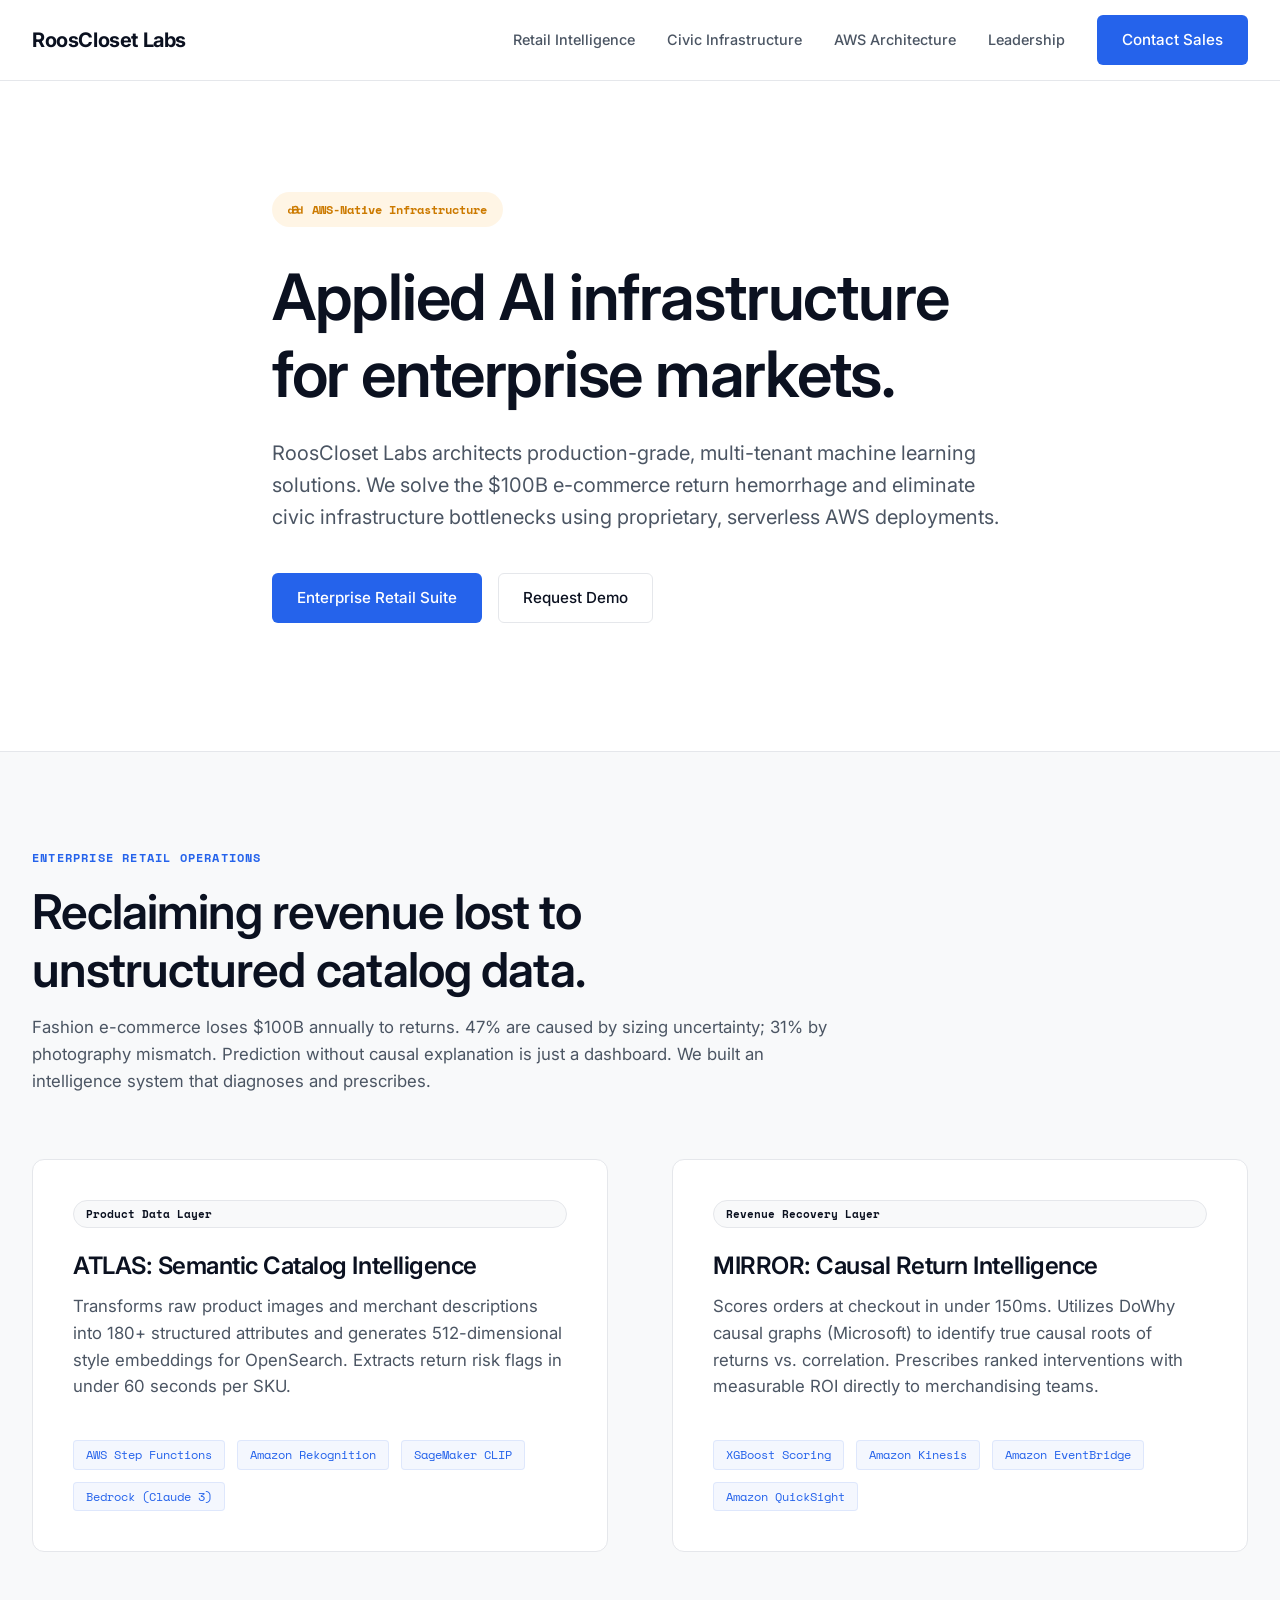
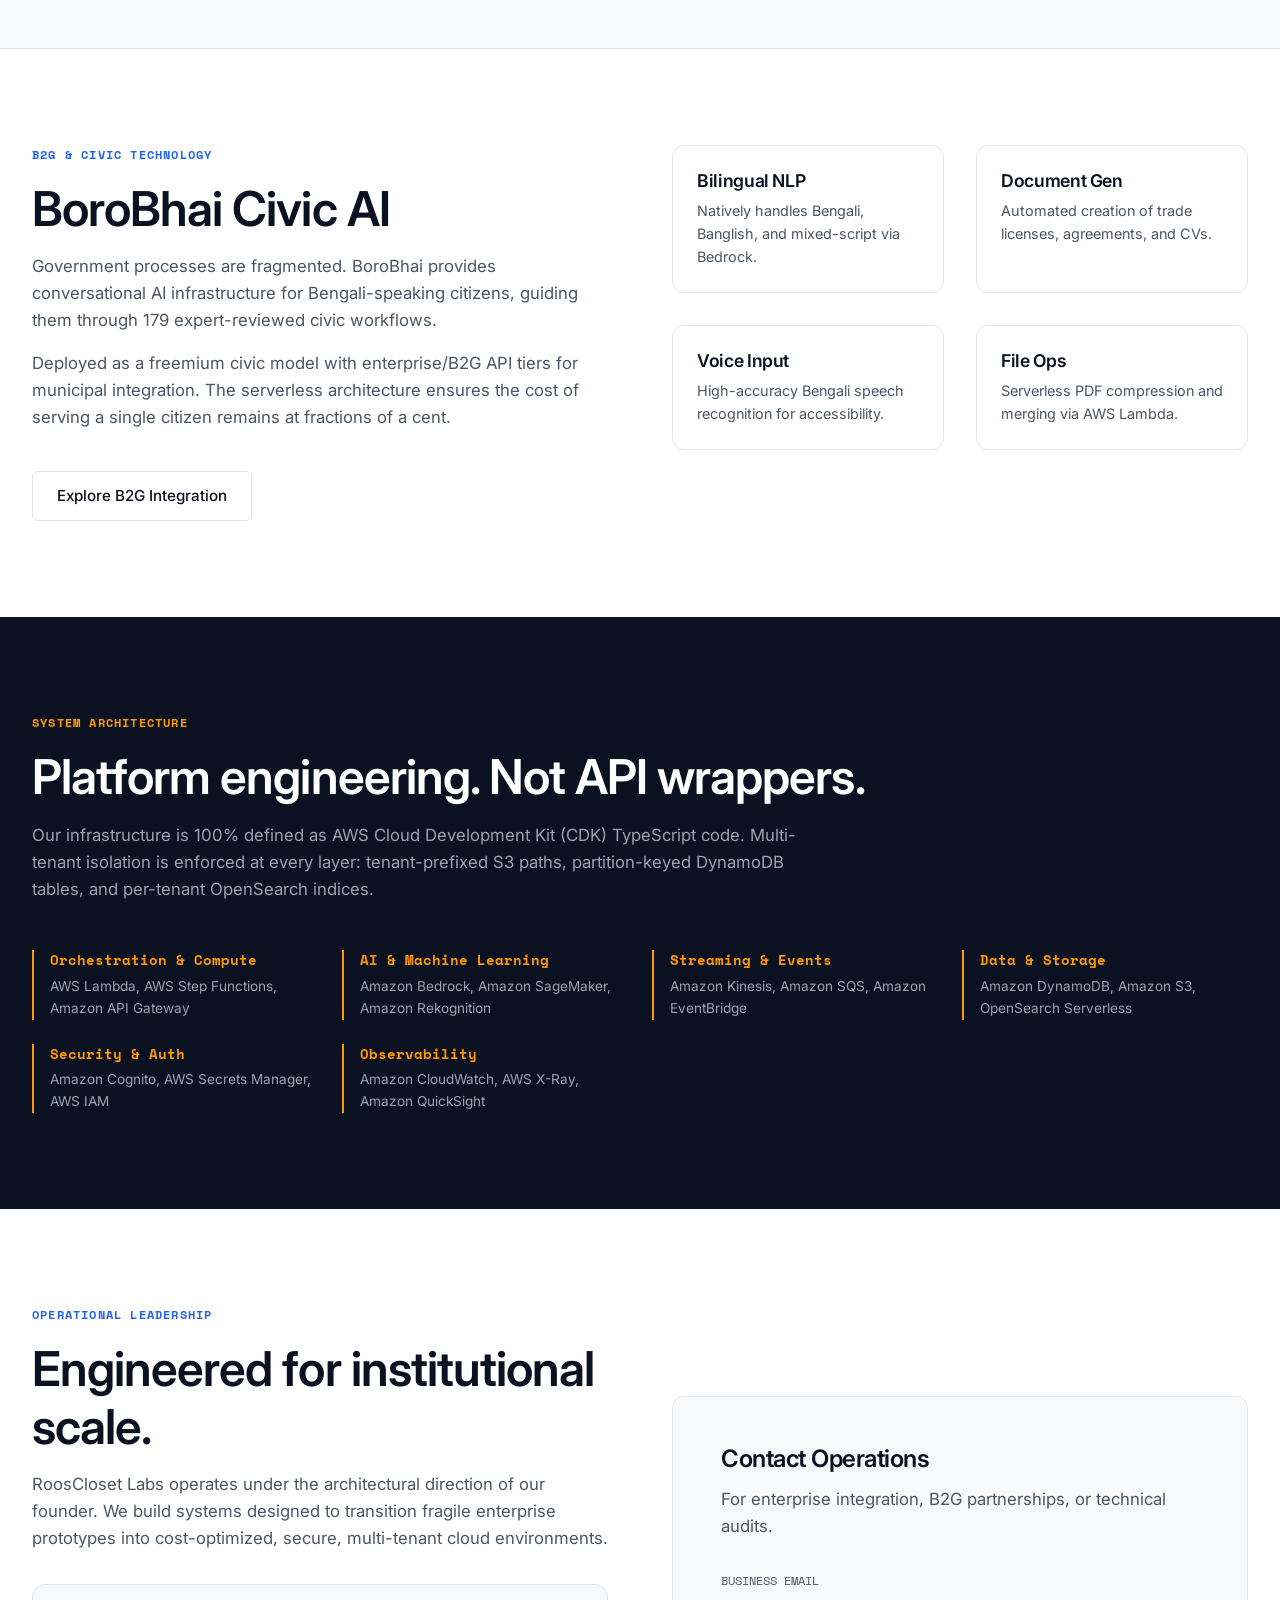
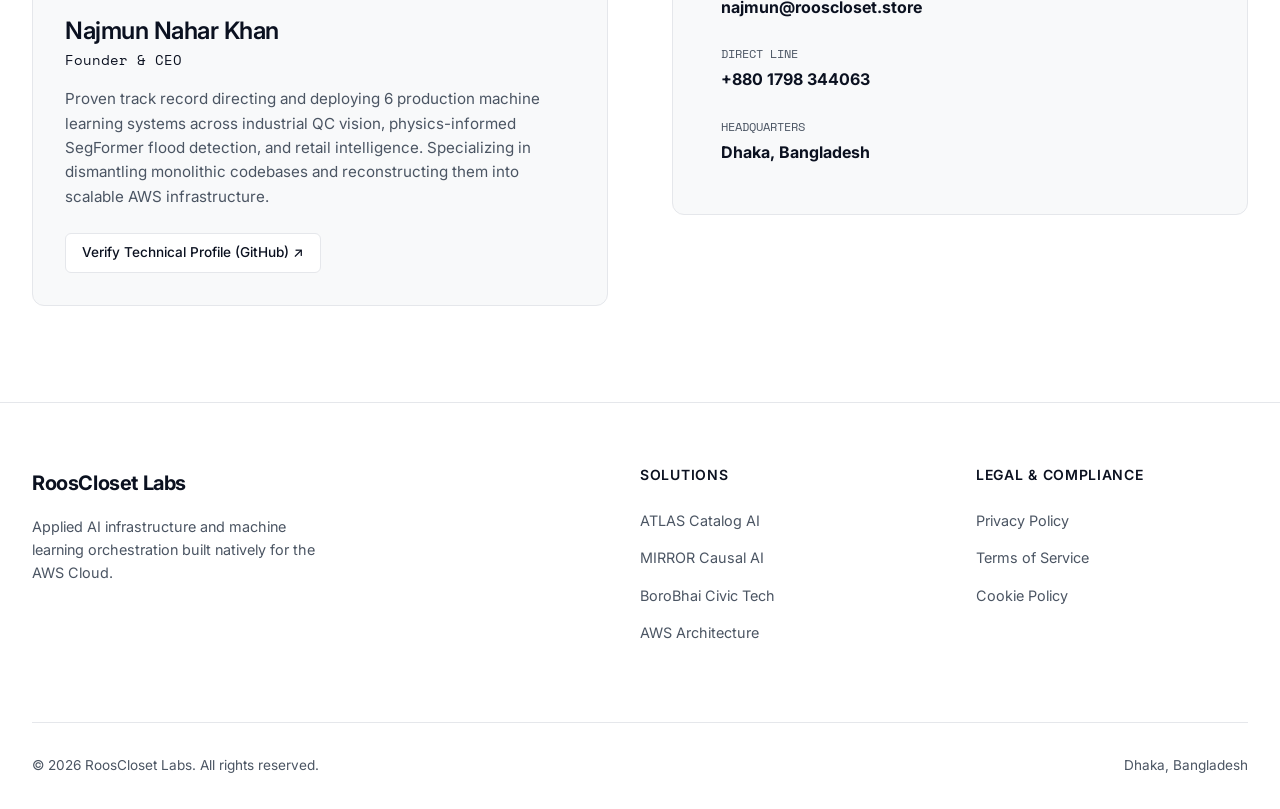
==== index.html @ f85fe9e9 "Create index.html" ====
<!DOCTYPE html>
<html lang="en-US">
<head>
    <meta charset="UTF-8">
    <meta http-equiv="X-UA-Compatible" content="IE=edge">
    <meta name="viewport" content="width=device-width, initial-scale=1.0">

    <!-- CRITICAL SEO & BUSINESS LEGITIMACY SIGNALS -->
    <title>RoosCloset Labs | Enterprise AI Infrastructure & E-Commerce Intelligence</title>
    <meta name="description" content="RoosCloset Labs architects production-grade, AWS-native machine learning solutions. Our flagship platforms, ATLAS and MIRROR, resolve retail catalog misattribution and causal return prediction. BoroBhai provides B2G civic AI infrastructure.">
    <meta name="keywords" content="Enterprise AI, AWS Machine Learning, E-commerce Returns, Causal Inference, Civic Tech, BoroBhai, RoosCloset Labs">
    <meta name="author" content="RoosCloset Labs">

    <!-- OPEN GRAPH FOR INSTITUTIONAL SHARING -->
    <meta property="og:type" content="website">
    <meta property="og:title" content="RoosCloset Labs | Applied AI Infrastructure">
    <meta property="og:description" content="AWS-native machine learning platforms for enterprise retail intelligence and B2G civic administration.">
    <meta property="og:url" content="https://www.rooscloset.store">
    <meta property="og:image" content="https://www.rooscloset.store/assets/og-image.png">
    <meta property="og:site_name" content="RoosCloset Labs">

    <!-- FAVICONS & MANIFEST -->
    <link rel="apple-touch-icon" sizes="180x180" href="/apple-touch-icon.png">
    <link rel="icon" type="image/png" sizes="32x32" href="/favicon-32x32.png">
    <link rel="icon" type="image/png" sizes="16x16" href="/favicon-16x16.png">
    <link rel="manifest" href="/site.webmanifest">

    <!-- GOOGLE ANALYTICS 4 (AWS Compliance Requirement) -->
    <script async src="https://www.googletagmanager.com/gtag/js?id=G-0R1S9HVL22"></script>
    <script>
      window.dataLayer = window.dataLayer || [];
      function gtag(){dataLayer.push(arguments);}
      gtag('js', new Date());
      gtag('config', 'G-0R1S9HVL22');
    </script>

    <!-- FONTS -->
    <link rel="preconnect" href="https://fonts.googleapis.com">
    <link rel="preconnect" href="https://fonts.gstatic.com" crossorigin>
    <link href="https://fonts.googleapis.com/css2?family=Inter:wght@300;400;500;600;700&family=Space+Mono:wght@400;700&display=swap" rel="stylesheet">

    <style>
        /* === DESIGN SYSTEM TOKENS === */
        :root {
            --bg-base: #F8F9FA;
            --bg-alt: #FFFFFF;
            --ink-main: #0B1120;
            --ink-muted: #4B5563;
            --accent-primary: #2563EB;
            --accent-dark: #1E40AF;
            --accent-aws: #FF9900;
            --border-color: #E5E7EB;
            --font-sans: 'Inter', system-ui, sans-serif;
            --font-mono: 'Space Mono', monospace;
            --radius-md: 6px;
            --radius-lg: 12px;
            --transition: all 0.3s cubic-bezier(0.4, 0, 0.2, 1);
        }

        /* === RESET & BASE === */
        * { margin: 0; padding: 0; box-sizing: border-box; }
        html { scroll-behavior: smooth; font-size: 16px; }
        body { font-family: var(--font-sans); color: var(--ink-main); background: var(--bg-base); line-height: 1.6; -webkit-font-smoothing: antialiased; }
        img { max-width: 100%; display: block; }
        a { text-decoration: none; color: inherit; transition: var(--transition); }

        /* === TYPOGRAPHY === */
        h1, h2, h3, h4 { font-weight: 600; line-height: 1.2; letter-spacing: -0.02em; }
        h1 { font-size: clamp(2.5rem, 5vw, 4rem); margin-bottom: 1.5rem; }
        h2 { font-size: clamp(2rem, 4vw, 3rem); margin-bottom: 1rem; }
        h3 { font-size: 1.5rem; margin-bottom: 0.75rem; }
        p { margin-bottom: 1rem; color: var(--ink-muted); font-size: 1.05rem; }
        .eyebrow { font-family: var(--font-mono); font-size: 0.75rem; text-transform: uppercase; letter-spacing: 0.1em; color: var(--accent-primary); margin-bottom: 1rem; display: block; font-weight: 700; }

        /* === LAYOUT === */
        .container { max-width: 1280px; margin: 0 auto; padding: 0 2rem; }
        section { padding: 6rem 0; }
        .grid-2 { display: grid; grid-template-columns: 1fr 1fr; gap: 4rem; align-items: start; }
        .grid-3 { display: grid; grid-template-columns: repeat(3, 1fr); gap: 2rem; }

        /* === BUTTONS === */
        .btn { display: inline-flex; align-items: center; justify-content: center; padding: 0.75rem 1.5rem; font-weight: 500; border-radius: var(--radius-md); cursor: pointer; transition: var(--transition); border: 1px solid transparent; font-size: 0.95rem; }
        .btn-primary { background: var(--accent-primary); color: #fff; }
        .btn-primary:hover { background: var(--accent-dark); transform: translateY(-1px); box-shadow: 0 4px 12px rgba(37, 99, 235, 0.2); }
        .btn-outline { border-color: var(--border-color); background: var(--bg-alt); color: var(--ink-main); }
        .btn-outline:hover { border-color: var(--ink-main); }

        /* === NAVIGATION === */
        .nav-wrapper { position: fixed; top: 0; width: 100%; background: rgba(255,255,255,0.9); backdrop-filter: blur(12px); border-bottom: 1px solid var(--border-color); z-index: 1000; }
        .nav { display: flex; justify-content: space-between; align-items: center; height: 80px; }
        .nav-brand { font-weight: 700; font-size: 1.25rem; letter-spacing: -0.02em; }
        .nav-links { display: flex; gap: 2rem; align-items: center; }
        .nav-link { font-size: 0.9rem; font-weight: 500; color: var(--ink-muted); }
        .nav-link:hover { color: var(--ink-main); }

        /* === HERO SECTION === */
        .hero { padding: 12rem 0 8rem; background: var(--bg-alt); border-bottom: 1px solid var(--border-color); }
        .hero-content { max-width: 800px; }
        .hero p { font-size: 1.25rem; margin-bottom: 2.5rem; }
        .aws-badge { display: inline-flex; align-items: center; gap: 0.5rem; background: rgba(255, 153, 0, 0.1); color: #CC7A00; padding: 0.5rem 1rem; border-radius: 100px; font-family: var(--font-mono); font-size: 0.75rem; font-weight: 700; margin-bottom: 2rem; }

        /* === CARDS === */
        .card { background: var(--bg-alt); padding: 2.5rem; border: 1px solid var(--border-color); border-radius: var(--radius-lg); transition: var(--transition); height: 100%; display: flex; flex-direction: column; }
        .card:hover { box-shadow: 0 12px 24px rgba(0,0,0,0.04); border-color: #D1D5DB; }
        .card-tag { display: inline-block; padding: 0.25rem 0.75rem; background: var(--bg-base); border: 1px solid var(--border-color); border-radius: 100px; font-family: var(--font-mono); font-size: 0.7rem; font-weight: 700; margin-bottom: 1.5rem; }

        /* === TECH TAGS === */
        .tech-grid { display: flex; flex-wrap: wrap; gap: 0.75rem; margin-top: 1.5rem; }
        .tech-tag { font-family: var(--font-mono); font-size: 0.75rem; color: var(--accent-primary); background: rgba(37, 99, 235, 0.05); padding: 0.25rem 0.75rem; border-radius: 4px; border: 1px solid rgba(37, 99, 235, 0.1); }

        /* === AWS INFRASTRUCTURE SECTION === */
        .aws-section { background: var(--ink-main); color: #fff; }
        .aws-section h2 { color: #fff; }
        .aws-section p { color: #9CA3AF; }
        .aws-grid { display: grid; grid-template-columns: repeat(auto-fill, minmax(250px, 1fr)); gap: 1.5rem; margin-top: 3rem; }
        .aws-item { border-left: 2px solid var(--accent-aws); padding-left: 1rem; }
        .aws-item-title { font-family: var(--font-mono); font-size: 0.85rem; color: var(--accent-aws); margin-bottom: 0.25rem; font-weight: 700; }
        .aws-item-desc { font-size: 0.85rem; color: #9CA3AF; margin: 0; }

        /* === FOOTER === */
        .footer { background: var(--bg-alt); padding: 4rem 0 2rem; border-top: 1px solid var(--border-color); }
        .footer-grid { display: grid; grid-template-columns: 2fr 1fr 1fr; gap: 4rem; margin-bottom: 4rem; }
        .footer-heading { font-size: 0.875rem; font-weight: 600; text-transform: uppercase; letter-spacing: 0.05em; margin-bottom: 1.5rem; color: var(--ink-main); }
        .footer-links { list-style: none; }
        .footer-links li { margin-bottom: 0.75rem; }
        .footer-links a { color: var(--ink-muted); font-size: 0.9rem; }
        .footer-links a:hover { color: var(--accent-primary); }
        .footer-bottom { border-top: 1px solid var(--border-color); padding-top: 2rem; display: flex; justify-content: space-between; align-items: center; font-size: 0.85rem; color: var(--ink-muted); }

        /* === RESPONSIVE === */
        @media (max-width: 900px) {
            .grid-2, .grid-3, .footer-grid { grid-template-columns: 1fr; gap: 2.5rem; }
            .nav-links { display: none; }
            section { padding: 4rem 0; }
            .hero { padding: 8rem 0 4rem; }
        }
    </style>
</head>
<body>

    <!-- NAVIGATION -->
    <header class="nav-wrapper">
        <div class="container nav">
            <a href="/" class="nav-brand">RoosCloset Labs</a>
            <div class="nav-links">
                <a href="#retail" class="nav-link">Retail Intelligence</a>
                <a href="#civic" class="nav-link">Civic Infrastructure</a>
                <a href="#architecture" class="nav-link">AWS Architecture</a>
                <a href="#leadership" class="nav-link">Leadership</a>
                <a href="mailto:najmun@rooscloset.store" class="btn btn-primary">Contact Sales</a>
            </div>
        </div>
    </header>

    <!-- HERO SECTION -->
    <section class="hero">
        <div class="container hero-content">
            <div class="aws-badge">
                <svg width="16" height="16" viewBox="0 0 24 24" fill="currentColor" xmlns="http://www.w3.org/2000/svg"><path d="M14.07 16.48c-.97.64-2.28 1.11-3.69 1.11-2.42 0-4.14-1.34-4.14-3.81 0-2.61 1.95-3.61 4.54-3.61.98 0 1.83.18 2.55.45v-.44c0-1.42-.8-2.31-2.31-2.31-1.07 0-2.1.34-2.88.85l-.76-1.89c1.07-.66 2.58-1.05 4.09-1.05 2.87 0 4.22 1.54 4.22 4.19v4.22c0 .87.27 1.25.68 1.25.29 0 .57-.09.82-.24l.55 1.76c-.57.42-1.35.65-2.13.65-1.12 0-1.87-.59-2.16-1.54h-.05l-.33 1.41zm-1.02-3.32c-.59-.26-1.3-.4-2.09-.4-1.42 0-2.19.53-2.19 1.55 0 .96.65 1.53 1.63 1.53.99 0 1.98-.44 2.65-1.14v-1.54zM22.02 6.5v10.97h-2.25v-1.41h-.04c-.38.89-1.32 1.56-2.58 1.56-2.06 0-3.68-1.51-3.68-3.9 0-2.43 1.58-3.97 3.65-3.97 1.24 0 2.11.59 2.5 1.34h.05V6.5h2.35zm-2.25 7.23c0-1.25-.85-2.05-1.92-2.05-1.09 0-1.94.8-1.94 2.08 0 1.24.84 2.06 1.92 2.06 1.09 0 1.94-.84 1.94-2.09zM8.33 6.5v10.97H6.08v-1.41h-.05c-.38.89-1.32 1.56-2.58 1.56-2.06 0-3.68-1.51-3.68-3.9 0-2.43 1.58-3.97 3.65-3.97 1.24 0 2.11.59 2.5 1.34h.04V6.5h2.37zm-2.25 7.23c0-1.25-.85-2.05-1.92-2.05-1.09 0-1.94.8-1.94 2.08 0 1.24.84 2.06 1.92 2.06 1.09 0 1.94-.84 1.94-2.09z"/></svg>
                AWS-Native Infrastructure
            </div>
            <h1>Applied AI infrastructure for enterprise markets.</h1>
            <p>RoosCloset Labs architects production-grade, multi-tenant machine learning solutions. We solve the $100B e-commerce return hemorrhage and eliminate civic infrastructure bottlenecks using proprietary, serverless AWS deployments.</p>
            <div style="display: flex; gap: 1rem; margin-top: 2rem;">
                <a href="#retail" class="btn btn-primary">Enterprise Retail Suite</a>
                <a href="mailto:najmun@rooscloset.store" class="btn btn-outline">Request Demo</a>
            </div>
        </div>
    </section>

    <!-- RETAIL INTELLIGENCE SUITE -->
    <section id="retail">
        <div class="container">
            <span class="eyebrow">Enterprise Retail Operations</span>
            <h2 style="max-width: 700px;">Reclaiming revenue lost to unstructured catalog data.</h2>
            <p style="max-width: 800px; margin-bottom: 4rem;">Fashion e-commerce loses $100B annually to returns. 47% are caused by sizing uncertainty; 31% by photography mismatch. Prediction without causal explanation is just a dashboard. We built an intelligence system that diagnoses and prescribes.</p>

            <div class="grid-2">
                <!-- ATLAS Card -->
                <div class="card">
                    <span class="card-tag">Product Data Layer</span>
                    <h3>ATLAS: Semantic Catalog Intelligence</h3>
                    <p>Transforms raw product images and merchant descriptions into 180+ structured attributes and generates 512-dimensional style embeddings for OpenSearch. Extracts return risk flags in under 60 seconds per SKU.</p>
                    <div class="tech-grid">
                        <span class="tech-tag">AWS Step Functions</span>
                        <span class="tech-tag">Amazon Rekognition</span>
                        <span class="tech-tag">SageMaker CLIP</span>
                        <span class="tech-tag">Bedrock (Claude 3)</span>
                    </div>
                </div>

                <!-- MIRROR Card -->
                <div class="card">
                    <span class="card-tag">Revenue Recovery Layer</span>
                    <h3>MIRROR: Causal Return Intelligence</h3>
                    <p>Scores orders at checkout in under 150ms. Utilizes DoWhy causal graphs (Microsoft) to identify true causal roots of returns vs. correlation. Prescribes ranked interventions with measurable ROI directly to merchandising teams.</p>
                    <div class="tech-grid">
                        <span class="tech-tag">XGBoost Scoring</span>
                        <span class="tech-tag">Amazon Kinesis</span>
                        <span class="tech-tag">Amazon EventBridge</span>
                        <span class="tech-tag">Amazon QuickSight</span>
                    </div>
                </div>
            </div>
        </div>
    </section>

    <!-- CIVIC INFRASTRUCTURE -->
    <section id="civic" style="background: var(--bg-alt); border-top: 1px solid var(--border-color);">
        <div class="container">
            <div class="grid-2">
                <div>
                    <span class="eyebrow">B2G & Civic Technology</span>
                    <h2>BoroBhai Civic AI</h2>
                    <p>Government processes are fragmented. BoroBhai provides conversational AI infrastructure for Bengali-speaking citizens, guiding them through 179 expert-reviewed civic workflows.</p>
                    <p>Deployed as a freemium civic model with enterprise/B2G API tiers for municipal integration. The serverless architecture ensures the cost of serving a single citizen remains at fractions of a cent.</p>
                    <a href="mailto:najmun@rooscloset.store" class="btn btn-outline" style="margin-top: 1.5rem;">Explore B2G Integration</a>
                </div>
                <div class="grid-2" style="gap: 2rem;">
                    <div class="card" style="padding: 1.5rem;">
                        <h4 style="margin-bottom: 0.5rem; font-size: 1.1rem;">Bilingual NLP</h4>
                        <p style="font-size: 0.9rem; margin: 0;">Natively handles Bengali, Banglish, and mixed-script via Bedrock.</p>
                    </div>
                    <div class="card" style="padding: 1.5rem;">
                        <h4 style="margin-bottom: 0.5rem; font-size: 1.1rem;">Document Gen</h4>
                        <p style="font-size: 0.9rem; margin: 0;">Automated creation of trade licenses, agreements, and CVs.</p>
                    </div>
                    <div class="card" style="padding: 1.5rem;">
                        <h4 style="margin-bottom: 0.5rem; font-size: 1.1rem;">Voice Input</h4>
                        <p style="font-size: 0.9rem; margin: 0;">High-accuracy Bengali speech recognition for accessibility.</p>
                    </div>
                    <div class="card" style="padding: 1.5rem;">
                        <h4 style="margin-bottom: 0.5rem; font-size: 1.1rem;">File Ops</h4>
                        <p style="font-size: 0.9rem; margin: 0;">Serverless PDF compression and merging via AWS Lambda.</p>
                    </div>
                </div>
            </div>
        </div>
    </section>

    <!-- AWS ARCHITECTURE -->
    <section id="architecture" class="aws-section">
        <div class="container">
            <span class="eyebrow" style="color: var(--accent-aws);">System Architecture</span>
            <h2>Platform engineering. Not API wrappers.</h2>
            <p style="max-width: 800px;">Our infrastructure is 100% defined as AWS Cloud Development Kit (CDK) TypeScript code. Multi-tenant isolation is enforced at every layer: tenant-prefixed S3 paths, partition-keyed DynamoDB tables, and per-tenant OpenSearch indices.</p>

            <div class="aws-grid">
                <div class="aws-item">
                    <div class="aws-item-title">Orchestration & Compute</div>
                    <p class="aws-item-desc">AWS Lambda, AWS Step Functions, Amazon API Gateway</p>
                </div>
                <div class="aws-item">
                    <div class="aws-item-title">AI & Machine Learning</div>
                    <p class="aws-item-desc">Amazon Bedrock, Amazon SageMaker, Amazon Rekognition</p>
                </div>
                <div class="aws-item">
                    <div class="aws-item-title">Streaming & Events</div>
                    <p class="aws-item-desc">Amazon Kinesis, Amazon SQS, Amazon EventBridge</p>
                </div>
                <div class="aws-item">
                    <div class="aws-item-title">Data & Storage</div>
                    <p class="aws-item-desc">Amazon DynamoDB, Amazon S3, OpenSearch Serverless</p>
                </div>
                <div class="aws-item">
                    <div class="aws-item-title">Security & Auth</div>
                    <p class="aws-item-desc">Amazon Cognito, AWS Secrets Manager, AWS IAM</p>
                </div>
                <div class="aws-item">
                    <div class="aws-item-title">Observability</div>
                    <p class="aws-item-desc">Amazon CloudWatch, AWS X-Ray, Amazon QuickSight</p>
                </div>
            </div>
        </div>
    </section>

    <!-- LEADERSHIP & TRANSPARENCY -->
    <section id="leadership" style="background: var(--bg-alt);">
        <div class="container">
            <div class="grid-2" style="align-items: center;">
                <div>
                    <span class="eyebrow">Operational Leadership</span>
                    <h2>Engineered for institutional scale.</h2>
                    <p>RoosCloset Labs operates under the architectural direction of our founder. We build systems designed to transition fragile enterprise prototypes into cost-optimized, secure, multi-tenant cloud environments.</p>
                    
                    <div style="margin-top: 2rem; padding: 2rem; background: var(--bg-base); border-radius: var(--radius-lg); border: 1px solid var(--border-color);">
                        <h3 style="margin-bottom: 0.25rem;">Najmun Nahar Khan</h3>
                        <p style="color: var(--ink-main); font-weight: 500; font-family: var(--font-mono); font-size: 0.85rem; margin-bottom: 1rem;">Founder & CEO</p>
                        <p style="font-size: 0.95rem; margin-bottom: 1.5rem;">Proven track record directing and deploying 6 production machine learning systems across industrial QC vision, physics-informed SegFormer flood detection, and retail intelligence. Specializing in dismantling monolithic codebases and reconstructing them into scalable AWS infrastructure.</p>
                        <a href="https://github.com/najmun-ai" target="_blank" rel="noopener noreferrer" class="btn btn-outline" style="font-size: 0.85rem; padding: 0.5rem 1rem;">Verify Technical Profile (GitHub) ↗</a>
                    </div>
                </div>
                <div style="background: var(--bg-base); padding: 3rem; border-radius: var(--radius-lg); border: 1px solid var(--border-color);">
                    <h3>Contact Operations</h3>
                    <p>For enterprise integration, B2G partnerships, or technical audits.</p>
                    
                    <ul style="list-style: none; margin-top: 2rem;">
                        <li style="margin-bottom: 1.5rem;">
                            <span style="display: block; font-family: var(--font-mono); font-size: 0.75rem; color: var(--ink-muted); margin-bottom: 0.25rem;">BUSINESS EMAIL</span>
                            <strong><a href="mailto:najmun@rooscloset.store">najmun@rooscloset.store</a></strong>
                        </li>
                        <li style="margin-bottom: 1.5rem;">
                            <span style="display: block; font-family: var(--font-mono); font-size: 0.75rem; color: var(--ink-muted); margin-bottom: 0.25rem;">DIRECT LINE</span>
                            <strong>+880 1798 344063</strong>
                        </li>
                        <li>
                            <span style="display: block; font-family: var(--font-mono); font-size: 0.75rem; color: var(--ink-muted); margin-bottom: 0.25rem;">HEADQUARTERS</span>
                            <strong>Dhaka, Bangladesh</strong>
                        </li>
                    </ul>
                </div>
            </div>
        </div>
    </section>

    <!-- LEGAL FOOTER -->
    <footer class="footer">
        <div class="container">
            <div class="footer-grid">
                <div>
                    <a href="/" style="font-weight: 700; font-size: 1.25rem; letter-spacing: -0.02em; color: var(--ink-main); display: block; margin-bottom: 1rem;">RoosCloset Labs</a>
                    <p style="font-size: 0.9rem; max-width: 300px;">Applied AI infrastructure and machine learning orchestration built natively for the AWS Cloud.</p>
                </div>
                <div>
                    <h4 class="footer-heading">Solutions</h4>
                    <ul class="footer-links">
                        <li><a href="#retail">ATLAS Catalog AI</a></li>
                        <li><a href="#retail">MIRROR Causal AI</a></li>
                        <li><a href="#civic">BoroBhai Civic Tech</a></li>
                        <li><a href="#architecture">AWS Architecture</a></li>
                    </ul>
                </div>
                <div>
                    <h4 class="footer-heading">Legal & Compliance</h4>
                    <ul class="footer-links">
                        <li><a href="/privacy-policy.html">Privacy Policy</a></li>
                        <li><a href="/terms-of-service.html">Terms of Service</a></li>
                        <li><a href="/cookie-policy.html">Cookie Policy</a></li>
                    </ul>
                </div>
            </div>
            <div class="footer-bottom">
                <span>&copy; 2026 RoosCloset Labs. All rights reserved.</span>
                <span>Dhaka, Bangladesh</span>
            </div>
        </div>
    </footer>

</body>
</html>
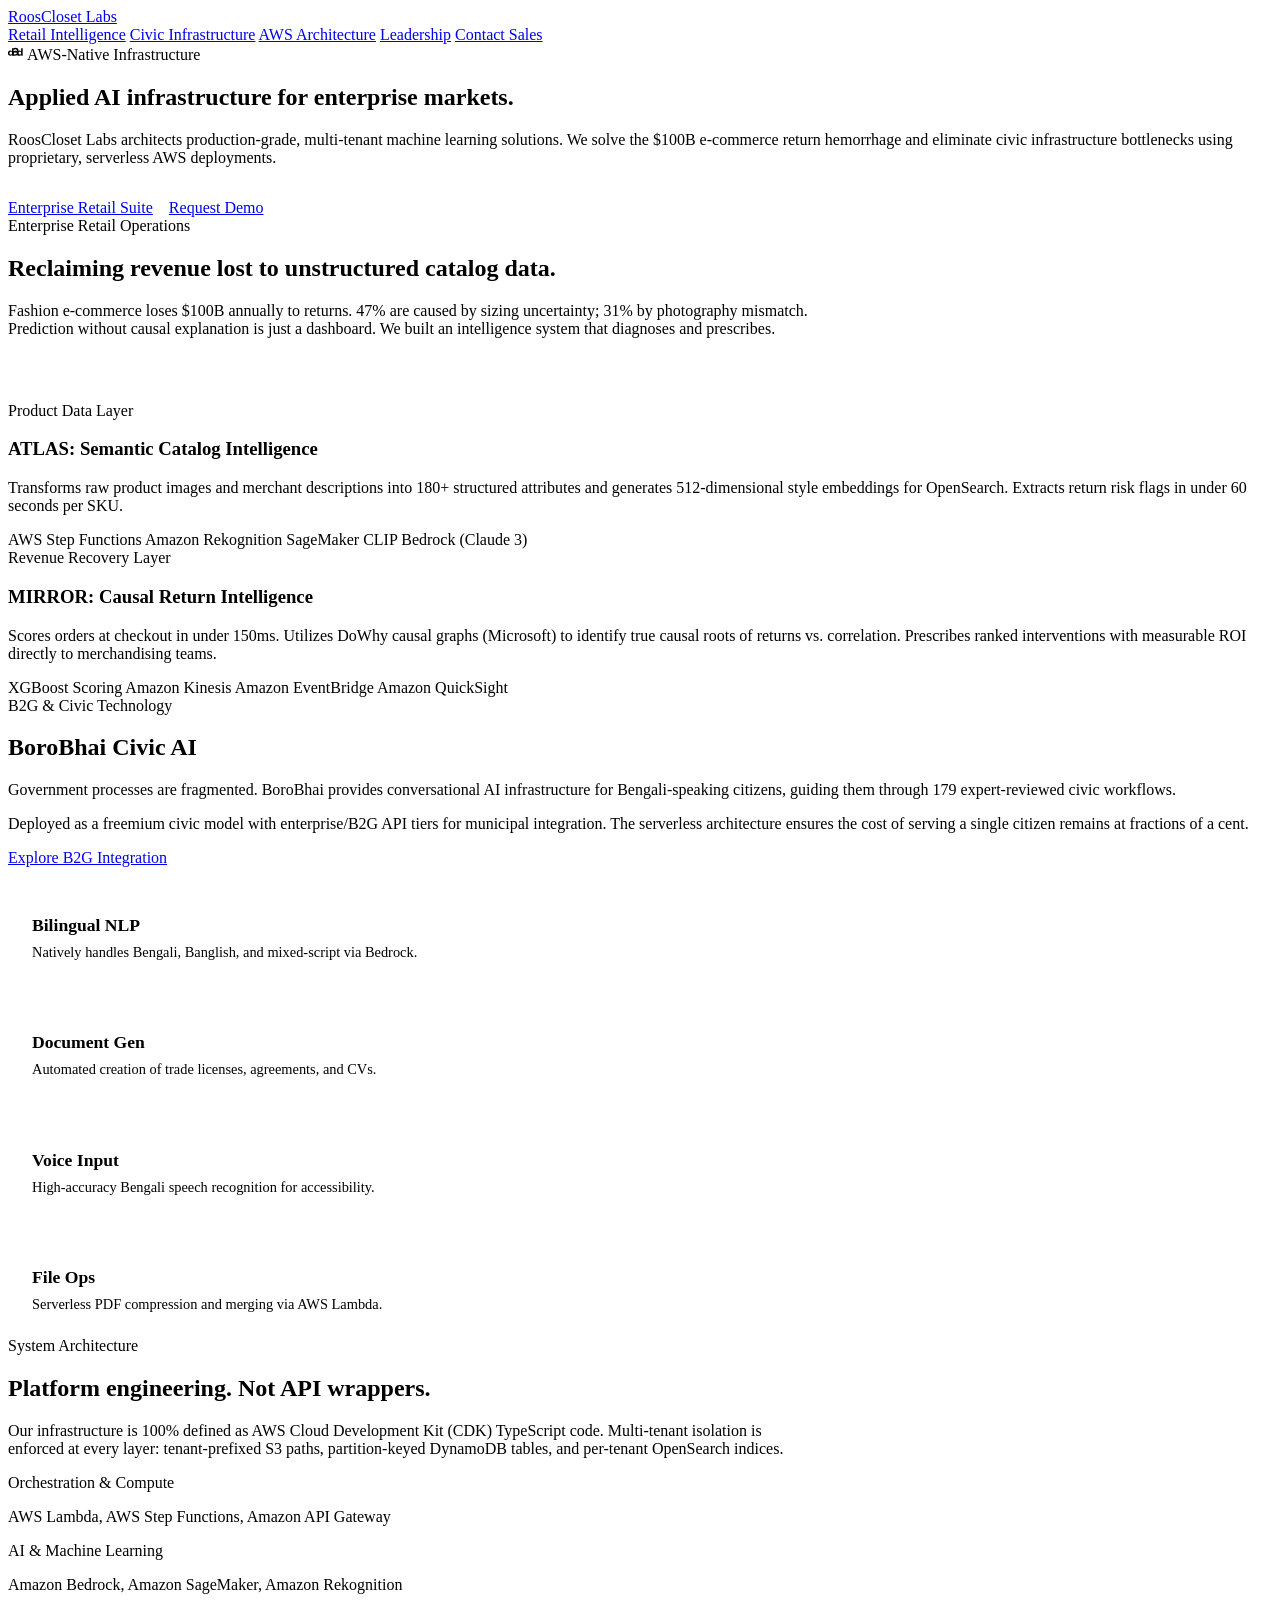
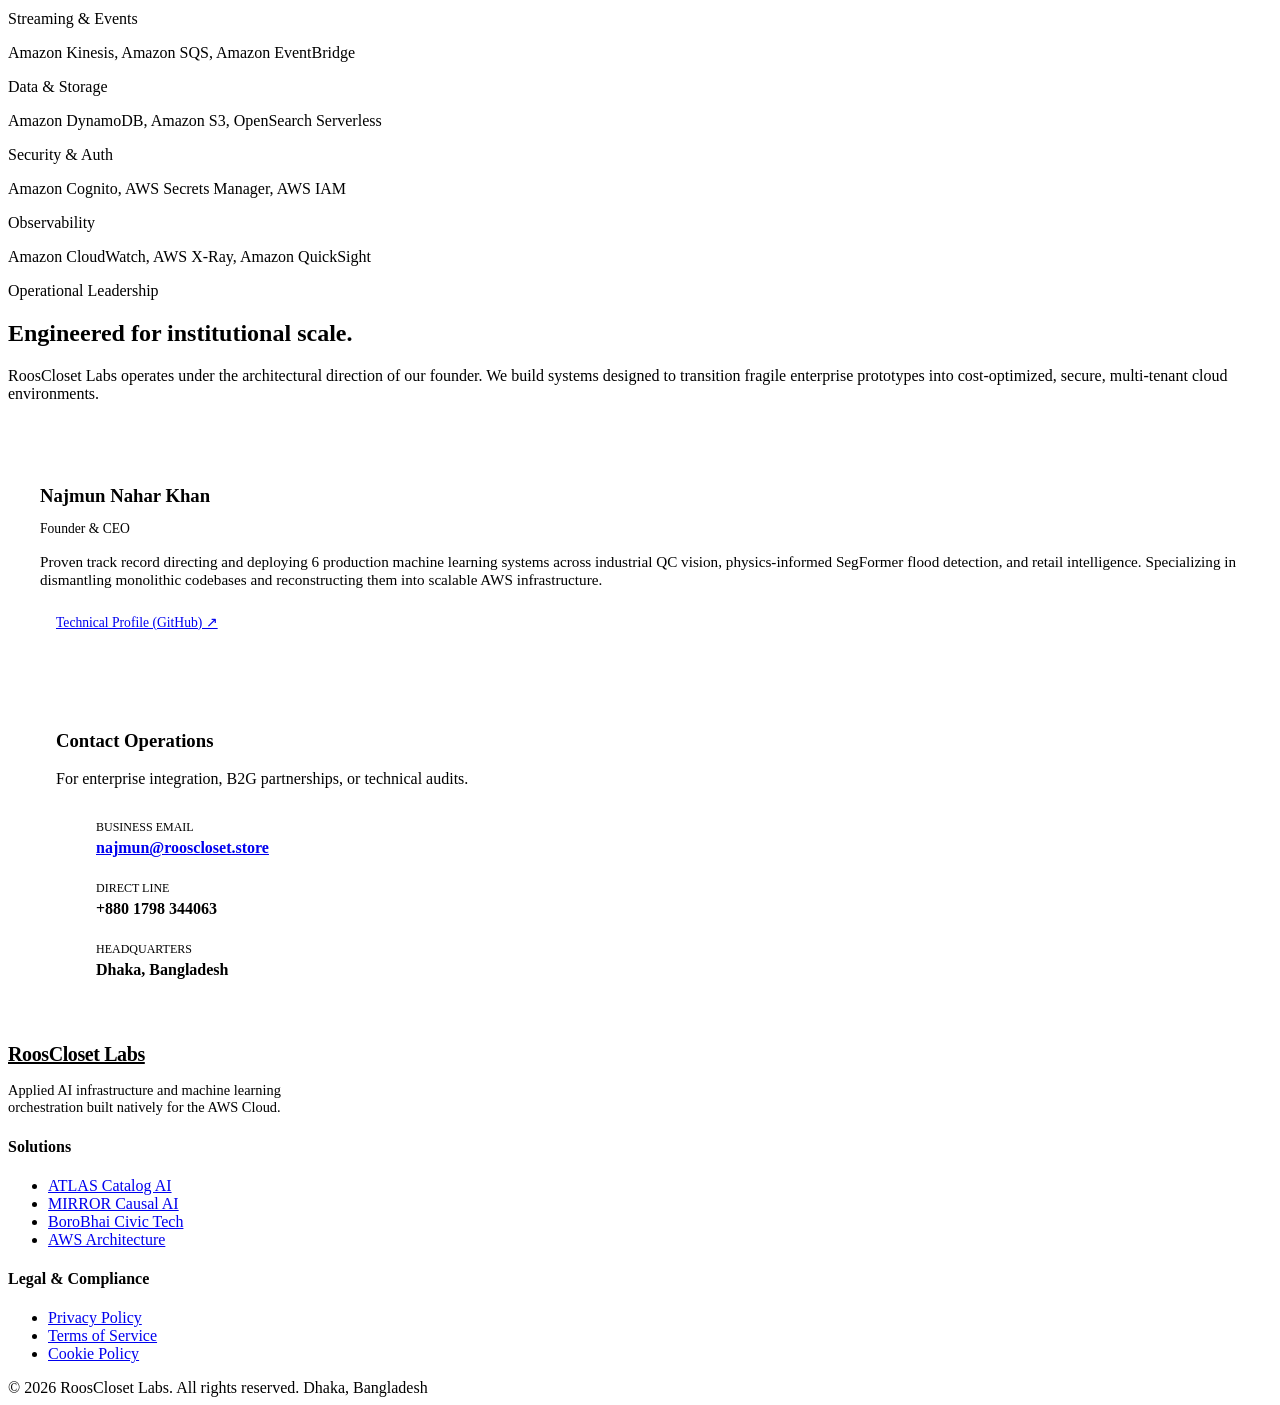
==== commit a9432f8a: "Update index.html" ====
--- a/index.html
+++ b/index.html
@@ -34,107 +34,10 @@
       gtag('config', 'G-0R1S9HVL22');
     </script>
 
-    <!-- FONTS -->
-    <link rel="preconnect" href="https://fonts.googleapis.com">
-    <link rel="preconnect" href="https://fonts.gstatic.com" crossorigin>
-    <link href="https://fonts.googleapis.com/css2?family=Inter:wght@300;400;500;600;700&family=Space+Mono:wght@400;700&display=swap" rel="stylesheet">
-
-    <style>
-        /* === DESIGN SYSTEM TOKENS === */
-        :root {
-            --bg-base: #F8F9FA;
-            --bg-alt: #FFFFFF;
-            --ink-main: #0B1120;
-            --ink-muted: #4B5563;
-            --accent-primary: #2563EB;
-            --accent-dark: #1E40AF;
-            --accent-aws: #FF9900;
-            --border-color: #E5E7EB;
-            --font-sans: 'Inter', system-ui, sans-serif;
-            --font-mono: 'Space Mono', monospace;
-            --radius-md: 6px;
-            --radius-lg: 12px;
-            --transition: all 0.3s cubic-bezier(0.4, 0, 0.2, 1);
-        }
-
-        /* === RESET & BASE === */
-        * { margin: 0; padding: 0; box-sizing: border-box; }
-        html { scroll-behavior: smooth; font-size: 16px; }
-        body { font-family: var(--font-sans); color: var(--ink-main); background: var(--bg-base); line-height: 1.6; -webkit-font-smoothing: antialiased; }
-        img { max-width: 100%; display: block; }
-        a { text-decoration: none; color: inherit; transition: var(--transition); }
-
-        /* === TYPOGRAPHY === */
-        h1, h2, h3, h4 { font-weight: 600; line-height: 1.2; letter-spacing: -0.02em; }
-        h1 { font-size: clamp(2.5rem, 5vw, 4rem); margin-bottom: 1.5rem; }
-        h2 { font-size: clamp(2rem, 4vw, 3rem); margin-bottom: 1rem; }
-        h3 { font-size: 1.5rem; margin-bottom: 0.75rem; }
-        p { margin-bottom: 1rem; color: var(--ink-muted); font-size: 1.05rem; }
-        .eyebrow { font-family: var(--font-mono); font-size: 0.75rem; text-transform: uppercase; letter-spacing: 0.1em; color: var(--accent-primary); margin-bottom: 1rem; display: block; font-weight: 700; }
-
-        /* === LAYOUT === */
-        .container { max-width: 1280px; margin: 0 auto; padding: 0 2rem; }
-        section { padding: 6rem 0; }
-        .grid-2 { display: grid; grid-template-columns: 1fr 1fr; gap: 4rem; align-items: start; }
-        .grid-3 { display: grid; grid-template-columns: repeat(3, 1fr); gap: 2rem; }
-
-        /* === BUTTONS === */
-        .btn { display: inline-flex; align-items: center; justify-content: center; padding: 0.75rem 1.5rem; font-weight: 500; border-radius: var(--radius-md); cursor: pointer; transition: var(--transition); border: 1px solid transparent; font-size: 0.95rem; }
-        .btn-primary { background: var(--accent-primary); color: #fff; }
-        .btn-primary:hover { background: var(--accent-dark); transform: translateY(-1px); box-shadow: 0 4px 12px rgba(37, 99, 235, 0.2); }
-        .btn-outline { border-color: var(--border-color); background: var(--bg-alt); color: var(--ink-main); }
-        .btn-outline:hover { border-color: var(--ink-main); }
-
-        /* === NAVIGATION === */
-        .nav-wrapper { position: fixed; top: 0; width: 100%; background: rgba(255,255,255,0.9); backdrop-filter: blur(12px); border-bottom: 1px solid var(--border-color); z-index: 1000; }
-        .nav { display: flex; justify-content: space-between; align-items: center; height: 80px; }
-        .nav-brand { font-weight: 700; font-size: 1.25rem; letter-spacing: -0.02em; }
-        .nav-links { display: flex; gap: 2rem; align-items: center; }
-        .nav-link { font-size: 0.9rem; font-weight: 500; color: var(--ink-muted); }
-        .nav-link:hover { color: var(--ink-main); }
-
-        /* === HERO SECTION === */
-        .hero { padding: 12rem 0 8rem; background: var(--bg-alt); border-bottom: 1px solid var(--border-color); }
-        .hero-content { max-width: 800px; }
-        .hero p { font-size: 1.25rem; margin-bottom: 2.5rem; }
-        .aws-badge { display: inline-flex; align-items: center; gap: 0.5rem; background: rgba(255, 153, 0, 0.1); color: #CC7A00; padding: 0.5rem 1rem; border-radius: 100px; font-family: var(--font-mono); font-size: 0.75rem; font-weight: 700; margin-bottom: 2rem; }
-
-        /* === CARDS === */
-        .card { background: var(--bg-alt); padding: 2.5rem; border: 1px solid var(--border-color); border-radius: var(--radius-lg); transition: var(--transition); height: 100%; display: flex; flex-direction: column; }
-        .card:hover { box-shadow: 0 12px 24px rgba(0,0,0,0.04); border-color: #D1D5DB; }
-        .card-tag { display: inline-block; padding: 0.25rem 0.75rem; background: var(--bg-base); border: 1px solid var(--border-color); border-radius: 100px; font-family: var(--font-mono); font-size: 0.7rem; font-weight: 700; margin-bottom: 1.5rem; }
-
-        /* === TECH TAGS === */
-        .tech-grid { display: flex; flex-wrap: wrap; gap: 0.75rem; margin-top: 1.5rem; }
-        .tech-tag { font-family: var(--font-mono); font-size: 0.75rem; color: var(--accent-primary); background: rgba(37, 99, 235, 0.05); padding: 0.25rem 0.75rem; border-radius: 4px; border: 1px solid rgba(37, 99, 235, 0.1); }
-
-        /* === AWS INFRASTRUCTURE SECTION === */
-        .aws-section { background: var(--ink-main); color: #fff; }
-        .aws-section h2 { color: #fff; }
-        .aws-section p { color: #9CA3AF; }
-        .aws-grid { display: grid; grid-template-columns: repeat(auto-fill, minmax(250px, 1fr)); gap: 1.5rem; margin-top: 3rem; }
-        .aws-item { border-left: 2px solid var(--accent-aws); padding-left: 1rem; }
-        .aws-item-title { font-family: var(--font-mono); font-size: 0.85rem; color: var(--accent-aws); margin-bottom: 0.25rem; font-weight: 700; }
-        .aws-item-desc { font-size: 0.85rem; color: #9CA3AF; margin: 0; }
-
-        /* === FOOTER === */
-        .footer { background: var(--bg-alt); padding: 4rem 0 2rem; border-top: 1px solid var(--border-color); }
-        .footer-grid { display: grid; grid-template-columns: 2fr 1fr 1fr; gap: 4rem; margin-bottom: 4rem; }
-        .footer-heading { font-size: 0.875rem; font-weight: 600; text-transform: uppercase; letter-spacing: 0.05em; margin-bottom: 1.5rem; color: var(--ink-main); }
-        .footer-links { list-style: none; }
-        .footer-links li { margin-bottom: 0.75rem; }
-        .footer-links a { color: var(--ink-muted); font-size: 0.9rem; }
-        .footer-links a:hover { color: var(--accent-primary); }
-        .footer-bottom { border-top: 1px solid var(--border-color); padding-top: 2rem; display: flex; justify-content: space-between; align-items: center; font-size: 0.85rem; color: var(--ink-muted); }
-
-        /* === RESPONSIVE === */
-        @media (max-width: 900px) {
-            .grid-2, .grid-3, .footer-grid { grid-template-columns: 1fr; gap: 2.5rem; }
-            .nav-links { display: none; }
-            section { padding: 4rem 0; }
-            .hero { padding: 8rem 0 4rem; }
-        }
-    </style>
+    
+
+    <!-- STYLESHEET -->
+    <link rel="stylesheet" href="/style.css">
 </head>
 <body>
 
@@ -287,7 +190,7 @@
                         <h3 style="margin-bottom: 0.25rem;">Najmun Nahar Khan</h3>
                         <p style="color: var(--ink-main); font-weight: 500; font-family: var(--font-mono); font-size: 0.85rem; margin-bottom: 1rem;">Founder & CEO</p>
                         <p style="font-size: 0.95rem; margin-bottom: 1.5rem;">Proven track record directing and deploying 6 production machine learning systems across industrial QC vision, physics-informed SegFormer flood detection, and retail intelligence. Specializing in dismantling monolithic codebases and reconstructing them into scalable AWS infrastructure.</p>
-                        <a href="https://github.com/najmun-ai" target="_blank" rel="noopener noreferrer" class="btn btn-outline" style="font-size: 0.85rem; padding: 0.5rem 1rem;">Verify Technical Profile (GitHub) ↗</a>
+                        <a href="https://github.com/najmun-ai" target="_blank" rel="noopener noreferrer" class="btn btn-outline" style="font-size: 0.85rem; padding: 0.5rem 1rem;">Technical Profile (GitHub) ↗</a>
                     </div>
                 </div>
                 <div style="background: var(--bg-base); padding: 3rem; border-radius: var(--radius-lg); border: 1px solid var(--border-color);">
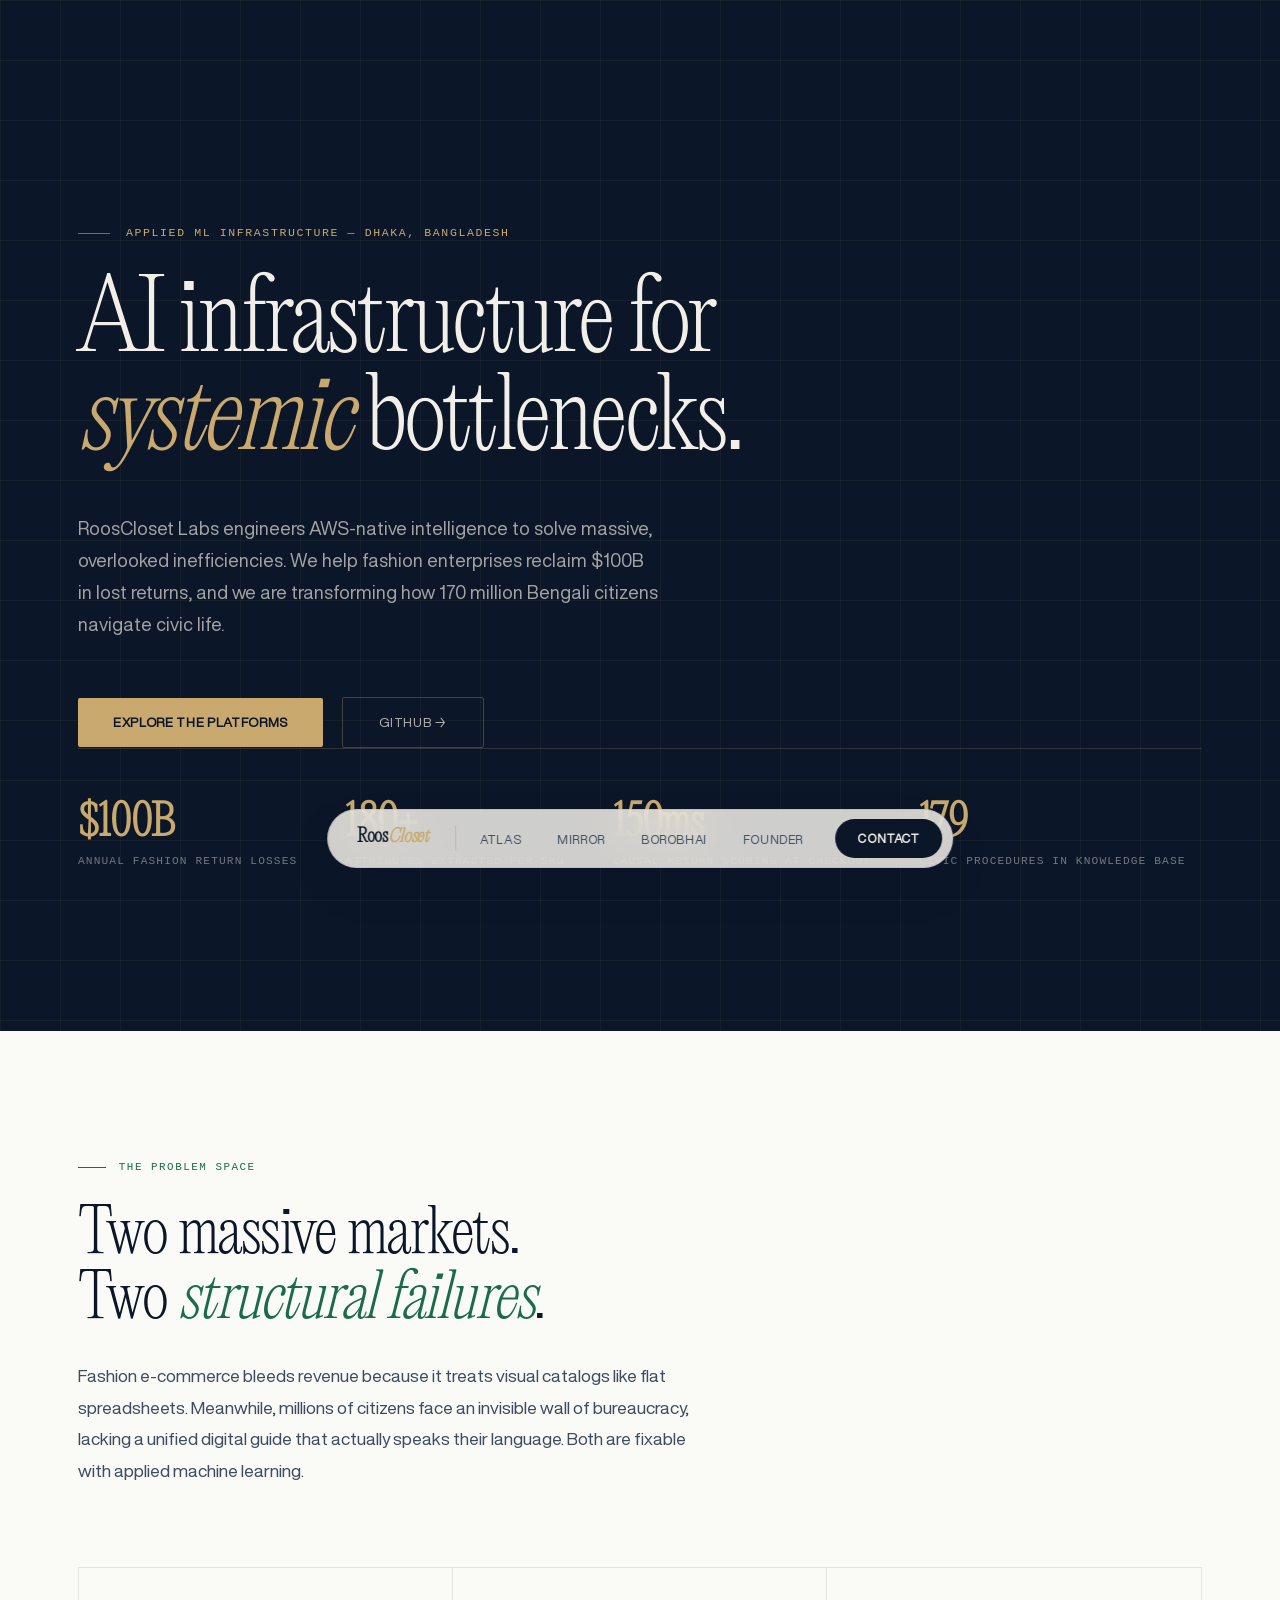
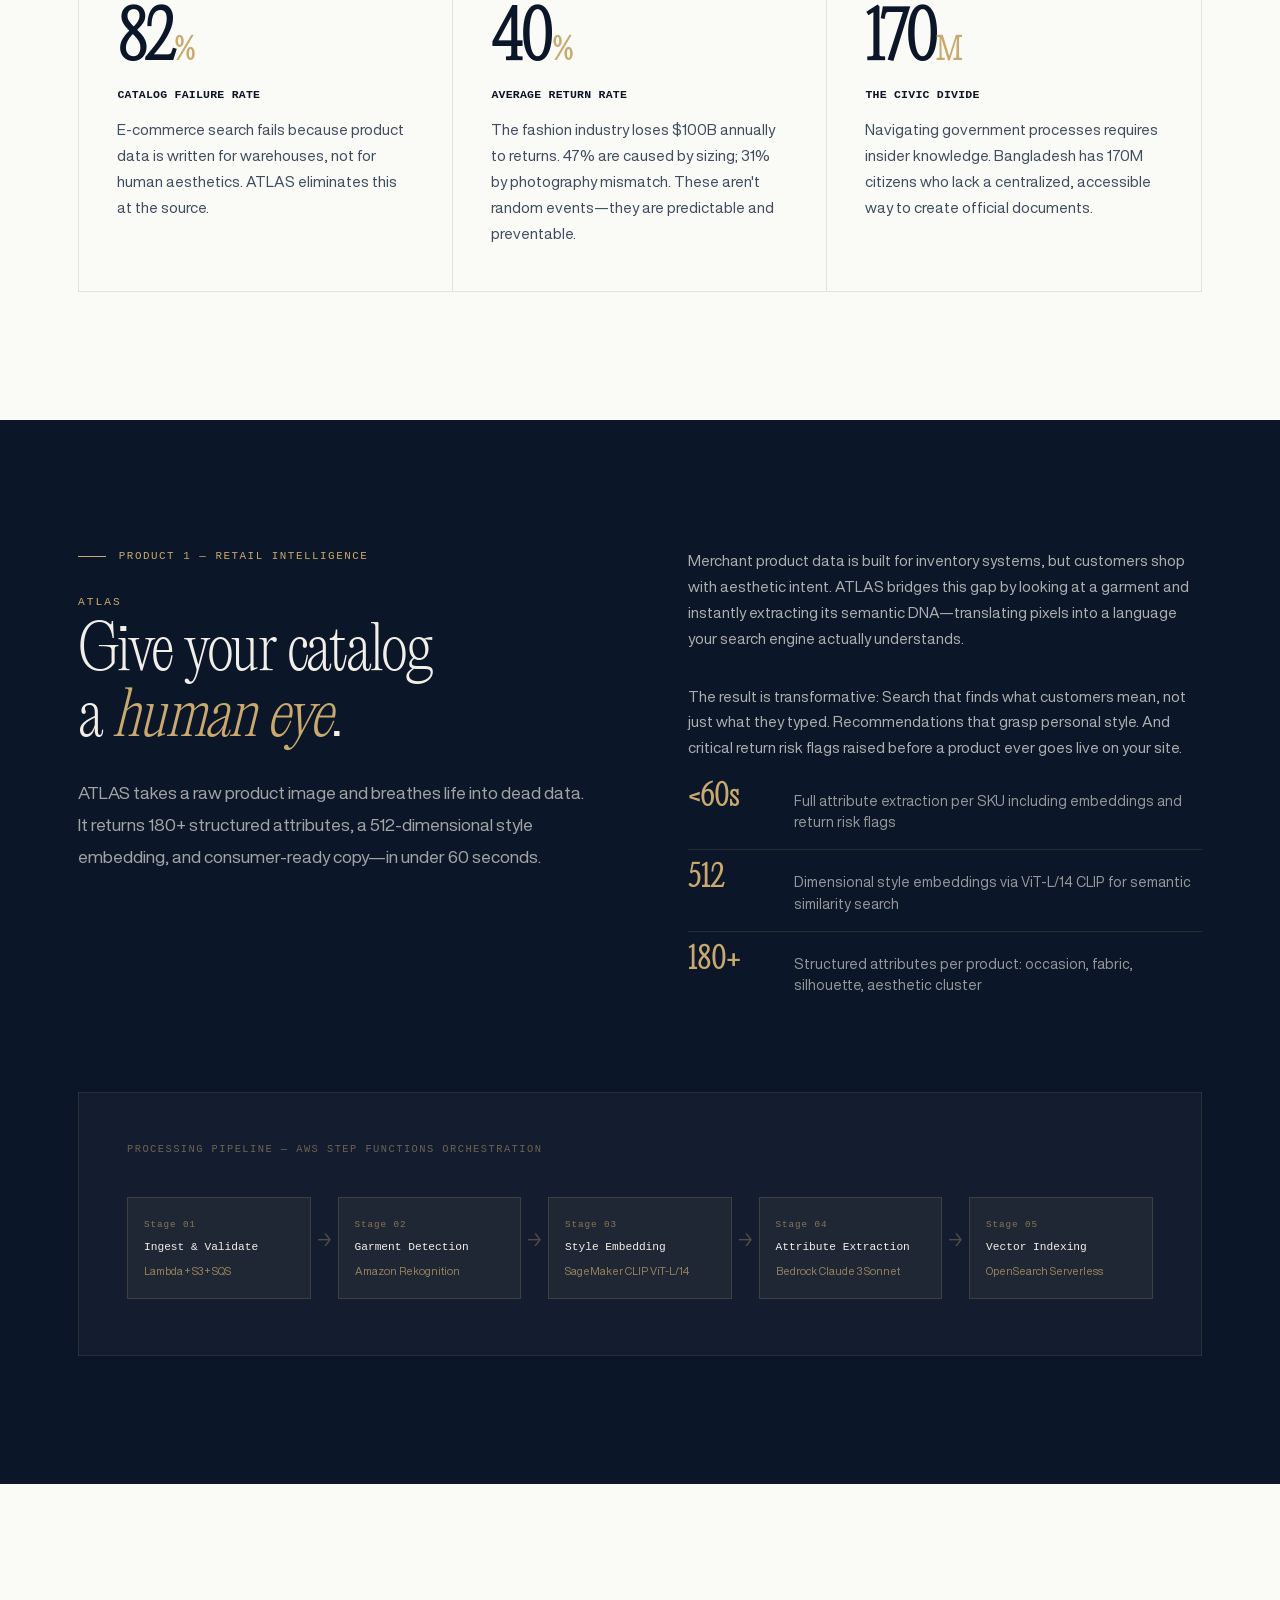
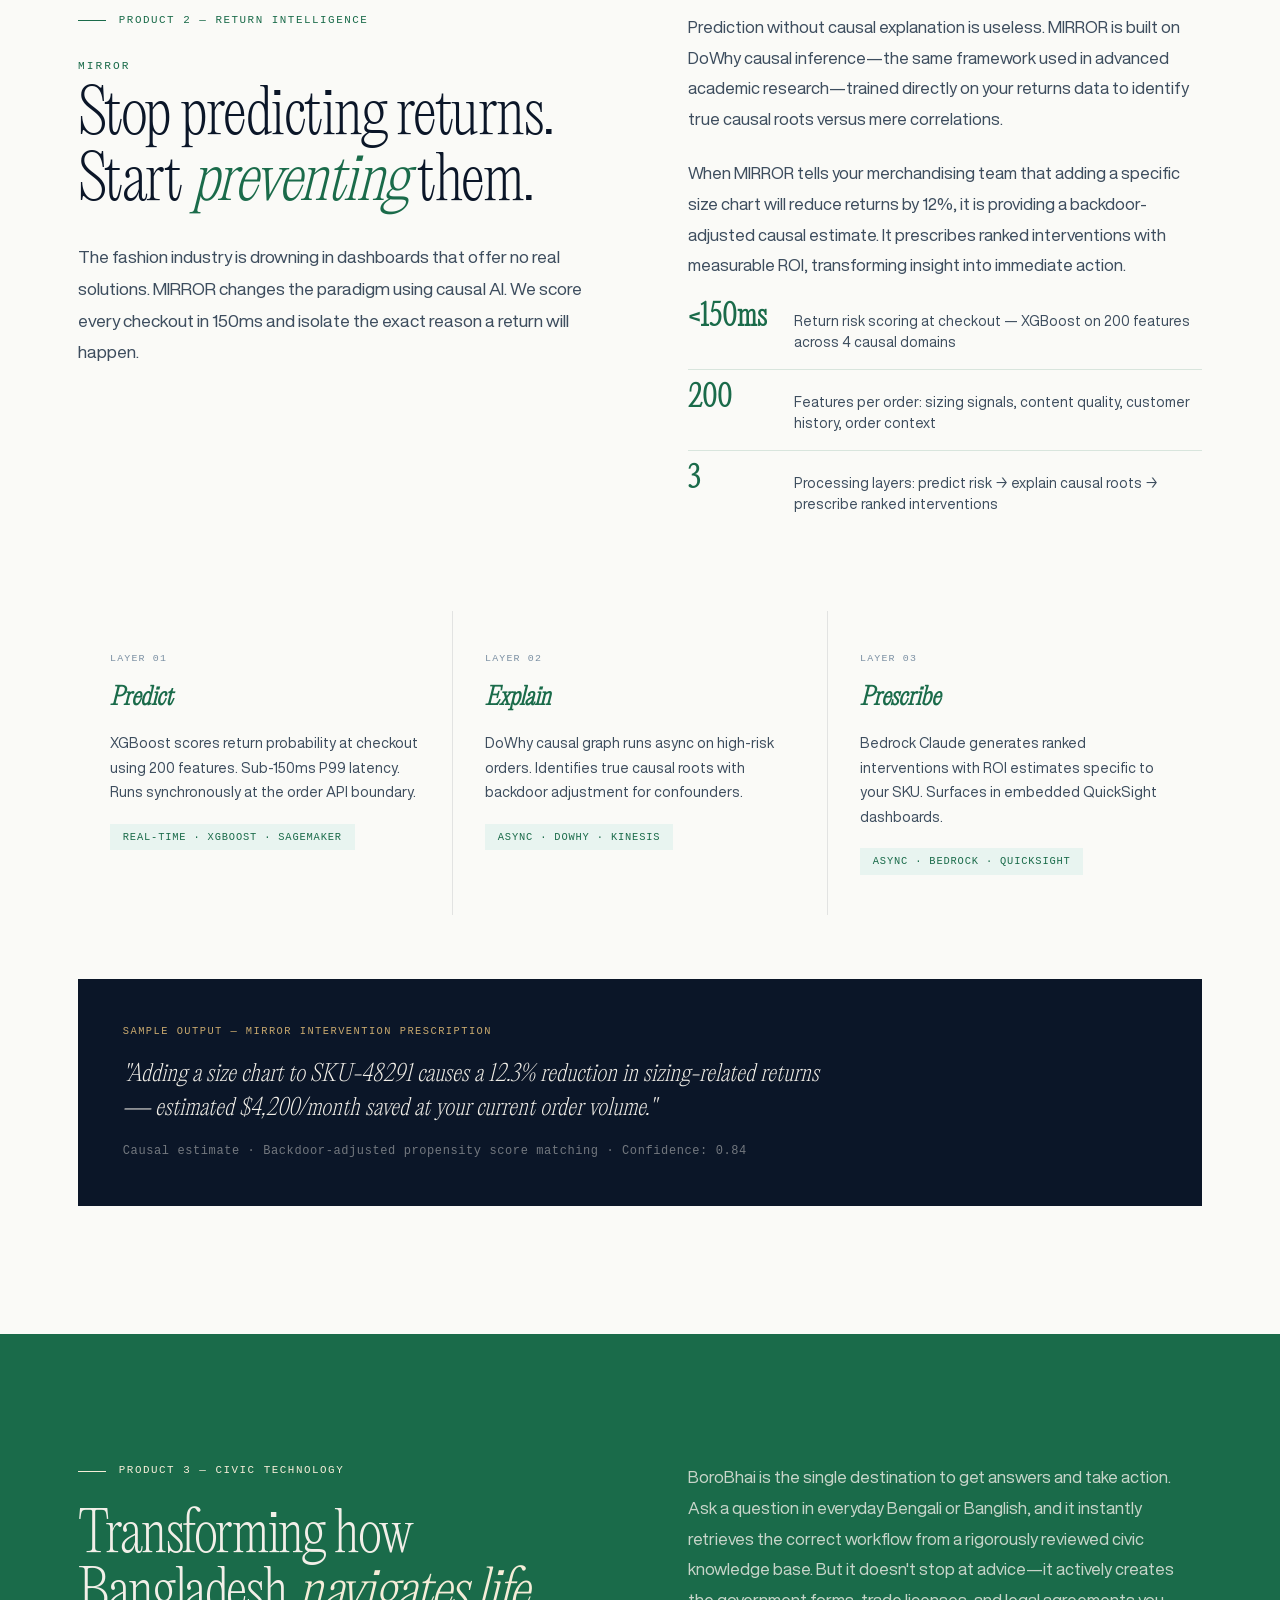
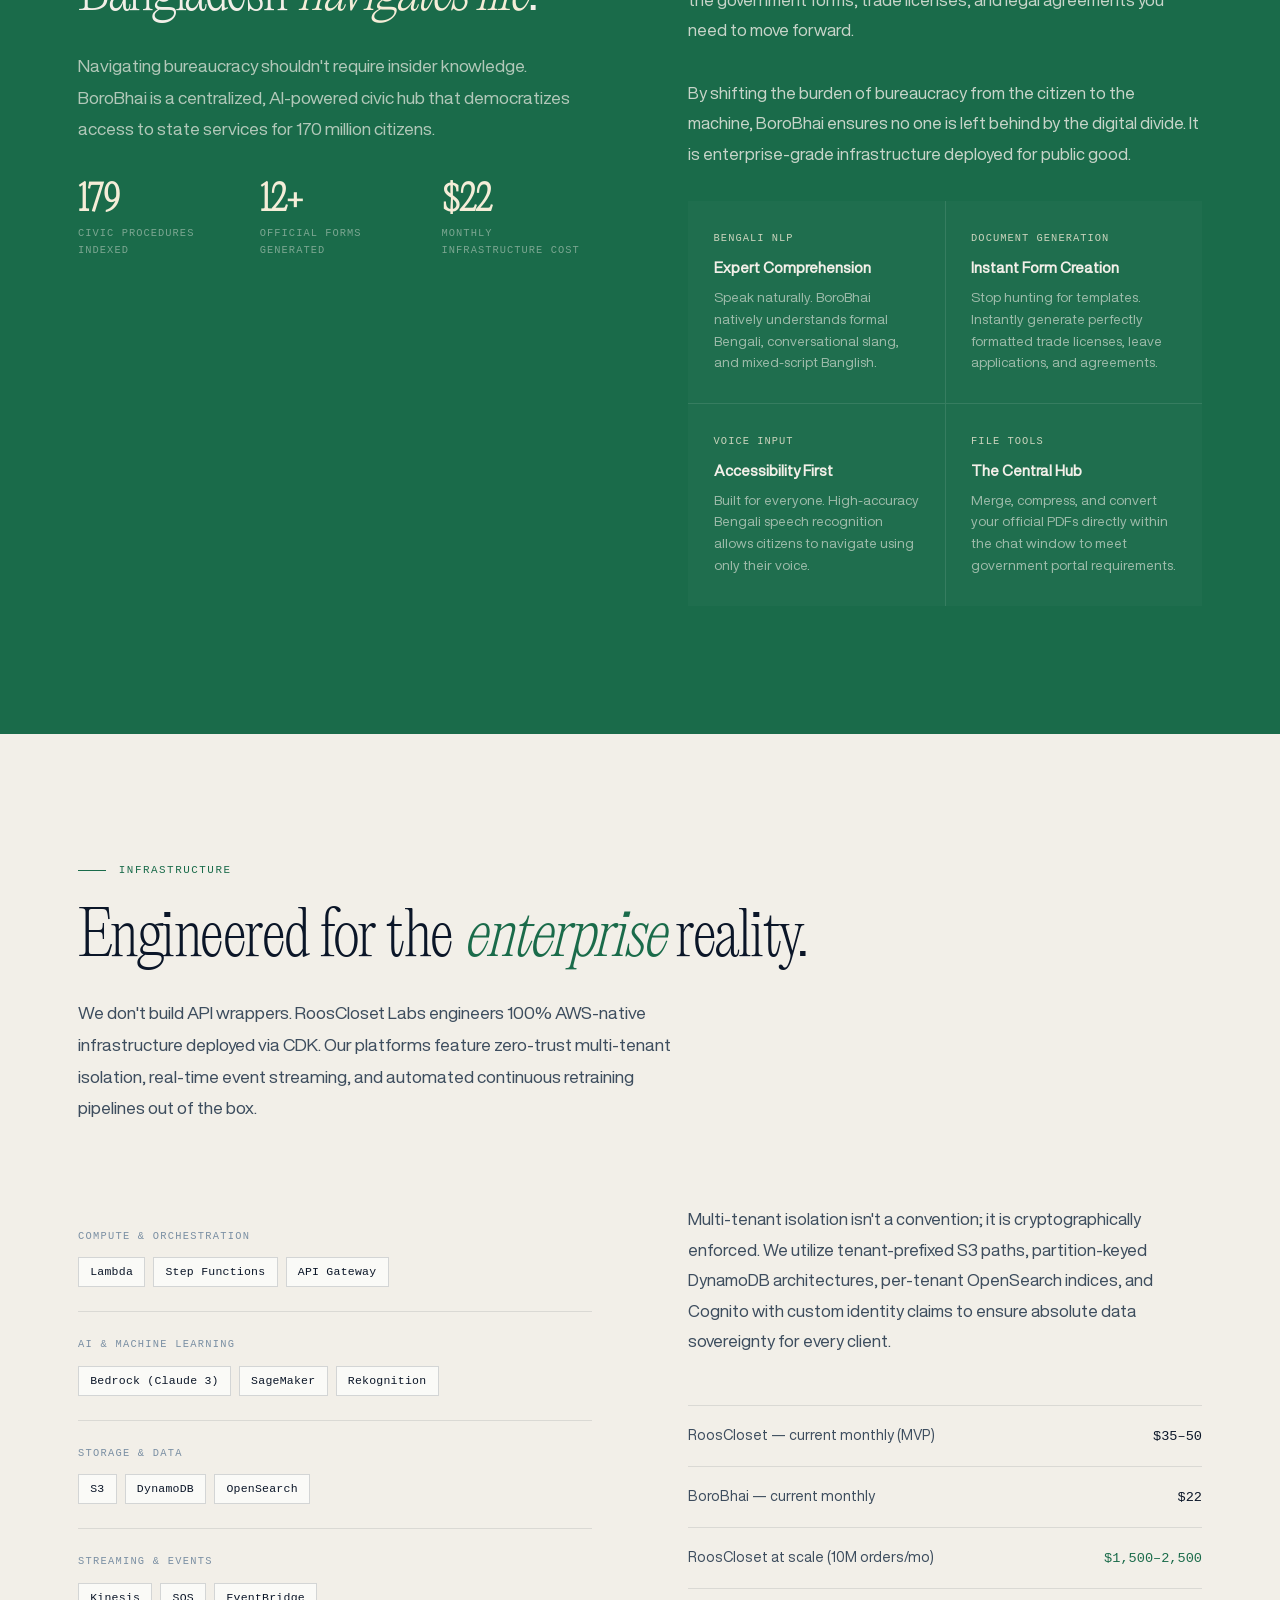
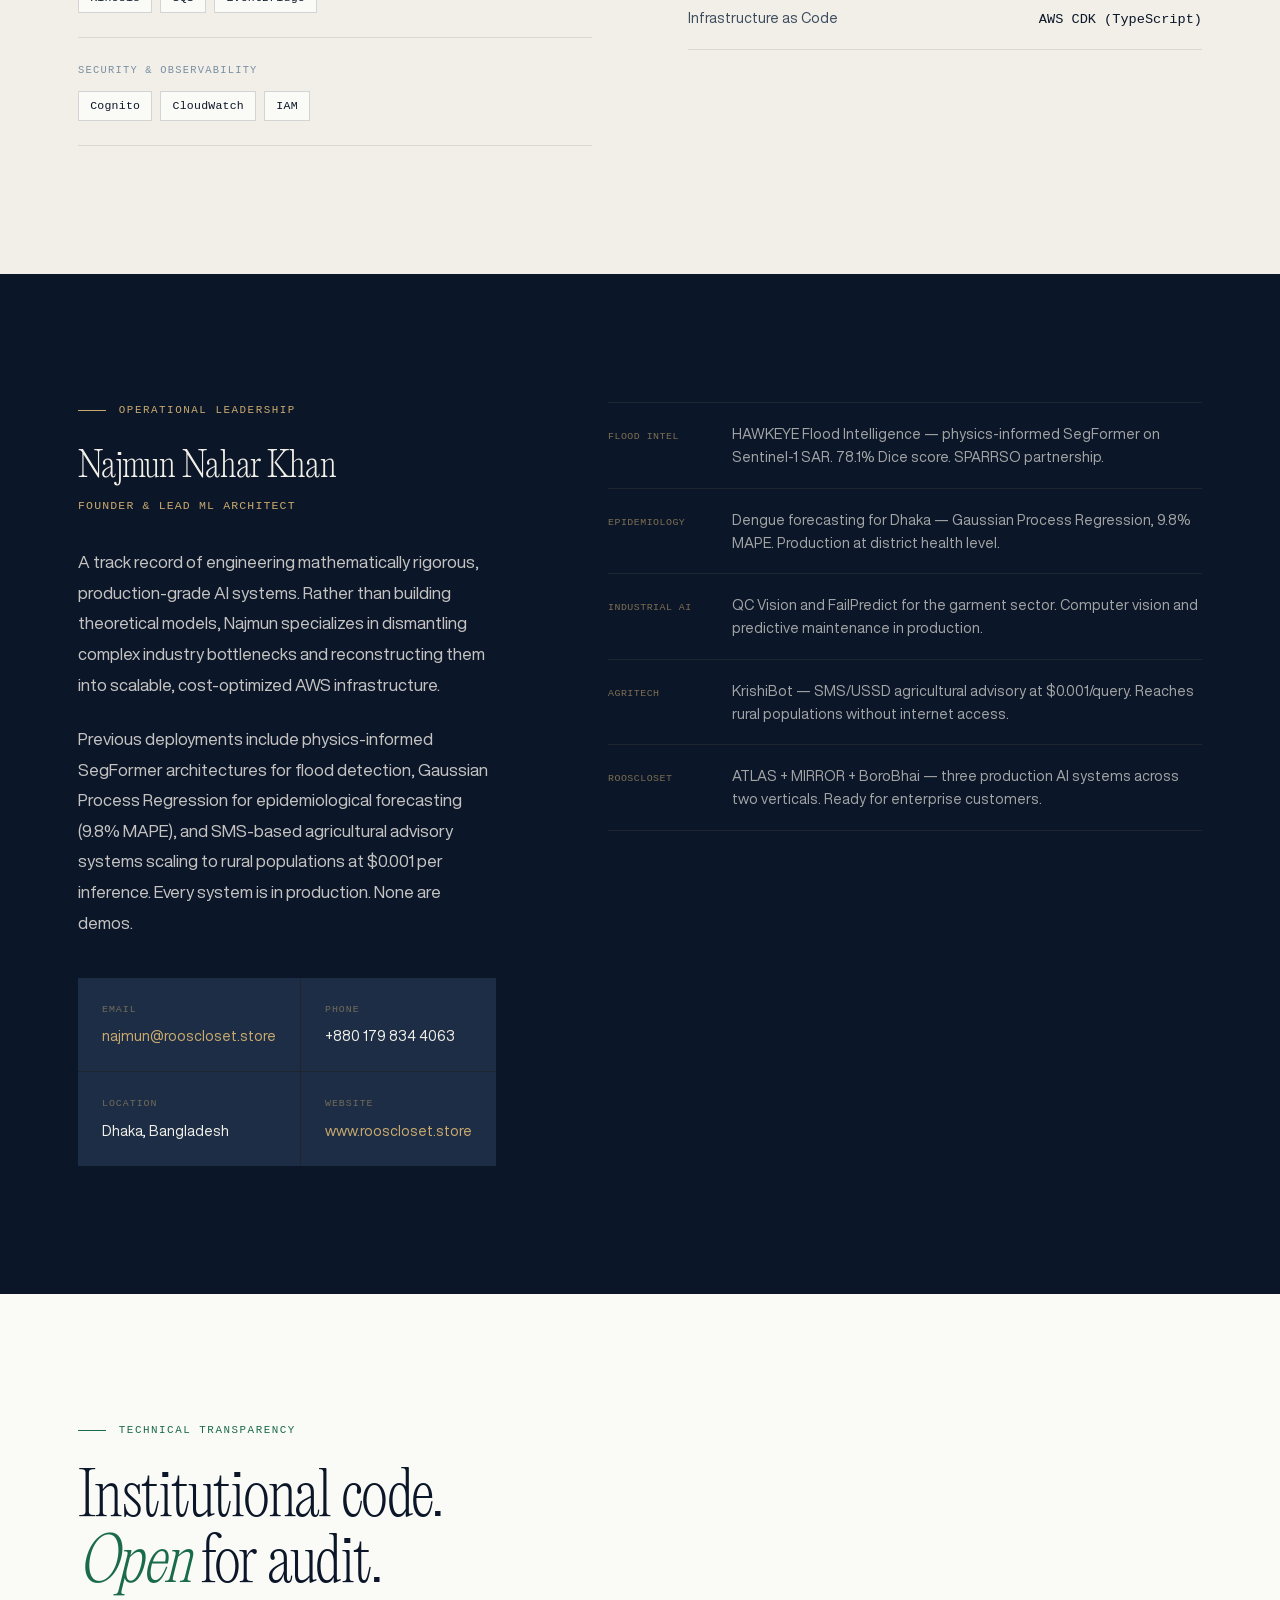
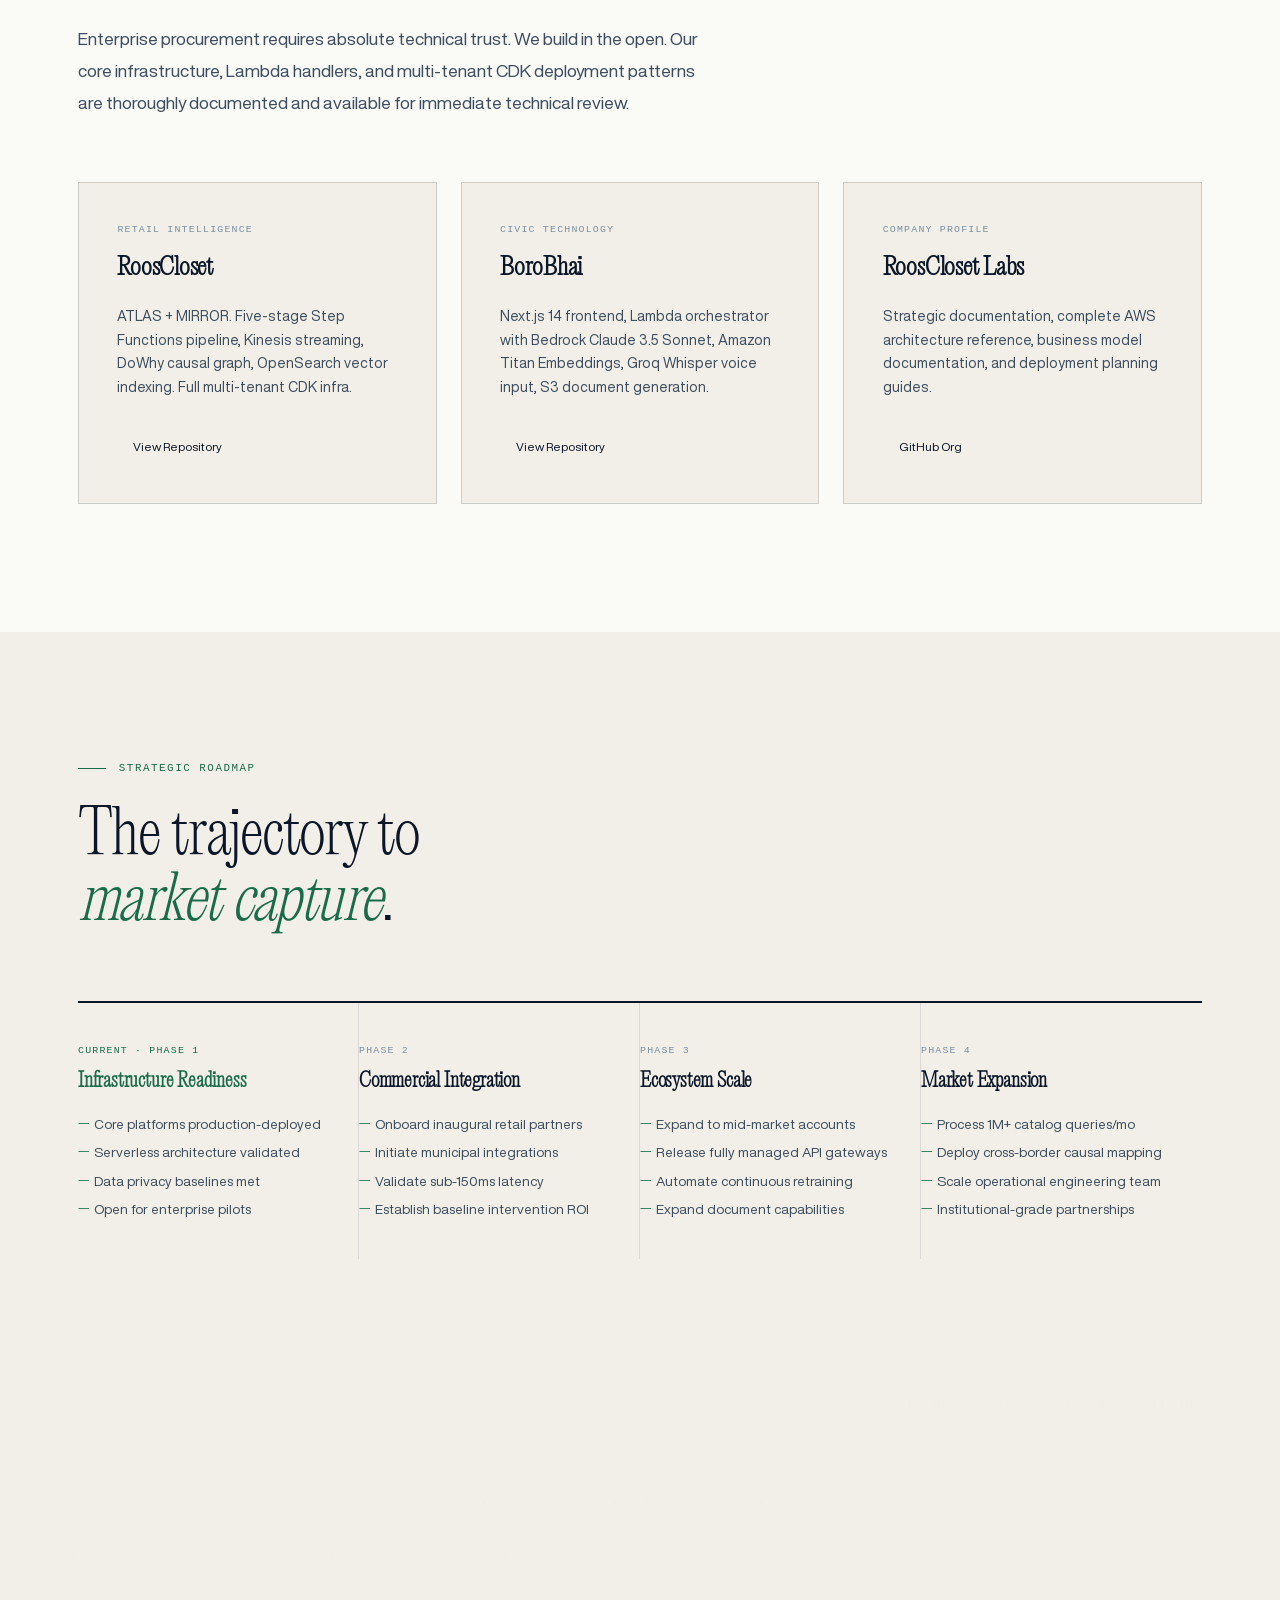
==== commit 9b74fbc0: "Add files via upload" ====
--- a/index.html
+++ b/index.html
@@ -1,253 +1,564 @@
 <!DOCTYPE html>
-<html lang="en-US">
+<html lang="en">
 <head>
-    <meta charset="UTF-8">
-    <meta http-equiv="X-UA-Compatible" content="IE=edge">
-    <meta name="viewport" content="width=device-width, initial-scale=1.0">
-
-    <!-- CRITICAL SEO & BUSINESS LEGITIMACY SIGNALS -->
-    <title>RoosCloset Labs | Enterprise AI Infrastructure & E-Commerce Intelligence</title>
-    <meta name="description" content="RoosCloset Labs architects production-grade, AWS-native machine learning solutions. Our flagship platforms, ATLAS and MIRROR, resolve retail catalog misattribution and causal return prediction. BoroBhai provides B2G civic AI infrastructure.">
-    <meta name="keywords" content="Enterprise AI, AWS Machine Learning, E-commerce Returns, Causal Inference, Civic Tech, BoroBhai, RoosCloset Labs">
-    <meta name="author" content="RoosCloset Labs">
-
-    <!-- OPEN GRAPH FOR INSTITUTIONAL SHARING -->
-    <meta property="og:type" content="website">
-    <meta property="og:title" content="RoosCloset Labs | Applied AI Infrastructure">
-    <meta property="og:description" content="AWS-native machine learning platforms for enterprise retail intelligence and B2G civic administration.">
-    <meta property="og:url" content="https://www.rooscloset.store">
-    <meta property="og:image" content="https://www.rooscloset.store/assets/og-image.png">
-    <meta property="og:site_name" content="RoosCloset Labs">
-
-    <!-- FAVICONS & MANIFEST -->
-    <link rel="apple-touch-icon" sizes="180x180" href="/apple-touch-icon.png">
-    <link rel="icon" type="image/png" sizes="32x32" href="/favicon-32x32.png">
-    <link rel="icon" type="image/png" sizes="16x16" href="/favicon-16x16.png">
-    <link rel="manifest" href="/site.webmanifest">
-
-    <!-- GOOGLE ANALYTICS 4 (AWS Compliance Requirement) -->
-    <script async src="https://www.googletagmanager.com/gtag/js?id=G-0R1S9HVL22"></script>
-    <script>
-      window.dataLayer = window.dataLayer || [];
-      function gtag(){dataLayer.push(arguments);}
-      gtag('js', new Date());
-      gtag('config', 'G-0R1S9HVL22');
-    </script>
-
+  <meta charset="UTF-8">
+  <meta name="viewport" content="width=device-width, initial-scale=1.0">
+
+  <title>RoosCloset Labs | Enterprise AI Infrastructure</title>
+  <meta name="description" content="RoosCloset Labs architects production-grade, AWS-native machine learning solutions. Our flagship platforms resolve retail catalog misattribution and causal return prediction.">
+  <meta name="keywords" content="Enterprise AI, AWS Machine Learning, E-commerce Returns, Causal Inference, Civic Tech, RoosCloset Labs">
+  <meta name="author" content="Najmun Nahar Khan">
+
+  <meta property="og:type" content="website">
+  <meta property="og:title" content="RoosCloset Labs | Applied AI Infrastructure">
+  <meta property="og:description" content="AWS-native machine learning platforms for enterprise retail intelligence and B2G civic administration.">
+  <meta property="og:url" content="https://www.rooscloset.store">
+  <meta property="og:image" content="https://www.rooscloset.store/assets/og-image.png">
+  <meta property="og:site_name" content="RoosCloset Labs">
+
+  <link rel="apple-touch-icon" sizes="180x180" href="/apple-touch-icon.png">
+  <link rel="icon" type="image/png" sizes="32x32" href="/favicon-32x32.png">
+  <link rel="icon" type="image/png" sizes="16x16" href="/favicon-16x16.png">
+  <link rel="manifest" href="/site.webmanifest">
+
+  <script async src="https://www.googletagmanager.com/gtag/js?id=G-0R1S9HVL22"></script>
+  <script>
+    window.dataLayer = window.dataLayer || [];
+    function gtag(){dataLayer.push(arguments);}
+    gtag('js', new Date());
+    gtag('config', 'G-0R1S9HVL22');
+  </script>
+
+  <link rel="stylesheet" href="/style.css">
+</head>
+
+<body>
+
+<section class="hero" aria-labelledby="hero-heading">
+  <div class="hero-grid" aria-hidden="true"></div>
+  <div class="container hero-content">
+    <div class="hero-eyebrow reveal">Applied ML Infrastructure — Dhaka, Bangladesh</div>
+    <h1 id="hero-heading" class="reveal delay-1">
+      AI infrastructure for<br>
+      <em>systemic</em> bottlenecks.
+    </h1>
+    <p class="hero-sub reveal delay-2">
+      RoosCloset Labs engineers AWS-native intelligence to solve massive, overlooked inefficiencies. We help fashion enterprises reclaim $100B in lost returns, and we are transforming how 170 million Bengali citizens navigate civic life.
+    </p>
+    <div class="hero-cta reveal delay-3">
+      <a href="#atlas" class="btn-primary-dark">Explore the Platforms</a>
+      <a href="https://github.com/najmun-ai" target="_blank" rel="noopener noreferrer" class="btn-ghost-dark">GitHub →</a>
+    </div>
+    <div class="hero-stats reveal delay-3">
+      <div class="stat-item">
+        <div class="stat-num">$100B</div>
+        <div class="stat-label">Annual fashion return losses</div>
+      </div>
+      <div class="stat-item">
+        <div class="stat-num">180+</div>
+        <div class="stat-label">Attributes extracted per SKU</div>
+      </div>
+      <div class="stat-item">
+        <div class="stat-num">150ms</div>
+        <div class="stat-label">Causal return scoring at checkout</div>
+      </div>
+      <div class="stat-item">
+        <div class="stat-num">179</div>
+        <div class="stat-label">Civic procedures in knowledge base</div>
+      </div>
+    </div>
+  </div>
+</section>
+
+<section class="problem" aria-labelledby="problem-heading">
+  <div class="container">
+    <div class="eyebrow reveal">The Problem Space</div>
+    <h2 id="problem-heading" class="reveal delay-1">Two massive markets.<br>Two <em>structural failures</em>.</h2>
+    <p class="lead reveal delay-2">
+      Fashion e-commerce bleeds revenue because it treats visual catalogs like flat spreadsheets. Meanwhile, millions of citizens face an invisible wall of bureaucracy, lacking a unified digital guide that actually speaks their language. Both are fixable with applied machine learning.
+    </p>
+    <div class="problem-grid reveal delay-3" role="list">
+      <div class="problem-item" role="listitem">
+        <div class="problem-pct">82<span>%</span></div>
+        <h3>Catalog failure rate</h3>
+        <p>E-commerce search fails because product data is written for warehouses, not for human aesthetics. ATLAS eliminates this at the source.</p>
+      </div>
+      <div class="problem-item" role="listitem">
+        <div class="problem-pct">40<span>%</span></div>
+        <h3>Average return rate</h3>
+        <p>The fashion industry loses $100B annually to returns. 47% are caused by sizing; 31% by photography mismatch. These aren't random events—they are predictable and preventable.</p>
+      </div>
+      <div class="problem-item" role="listitem">
+        <div class="problem-pct">170<span>M</span></div>
+        <h3>The Civic Divide</h3>
+        <p>Navigating government processes requires insider knowledge. Bangladesh has 170M citizens who lack a centralized, accessible way to create official documents.</p>
+      </div>
+    </div>
+  </div>
+</section>
+
+<section class="atlas-section" id="atlas" aria-labelledby="atlas-heading">
+  <div class="container">
+    <div class="product-header">
+      <div class="reveal">
+        <div class="eyebrow eyebrow-dark">Product 1 — Retail Intelligence</div>
+        <div class="product-name">ATLAS</div>
+        <h2 id="atlas-heading">Give your catalog<br>a <em>human eye</em>.</h2>
+        <p class="lead">
+          ATLAS takes a raw product image and breathes life into dead data. It returns 180+ structured attributes, a 512-dimensional style embedding, and consumer-ready copy—in under 60 seconds.
+        </p>
+      </div>
+      <div class="reveal delay-1">
+        <p class="product-tagline">
+          Merchant product data is built for inventory systems, but customers shop with aesthetic intent. ATLAS bridges this gap by looking at a garment and instantly extracting its semantic DNA—translating pixels into a language your search engine actually understands.
+        </p>
+        <p class="product-tagline" style="margin-bottom: 0;">
+          The result is transformative: Search that finds what customers mean, not just what they typed. Recommendations that grasp personal style. And critical return risk flags raised before a product ever goes live on your site.
+        </p>
+        <div class="metric-list">
+          <div class="metric-item">
+            <div class="metric-val">&lt;60s</div>
+            <div class="metric-desc">Full attribute extraction per SKU including embeddings and return risk flags</div>
+          </div>
+          <div class="metric-item">
+            <div class="metric-val">512</div>
+            <div class="metric-desc">Dimensional style embeddings via ViT-L/14 CLIP for semantic similarity search</div>
+          </div>
+          <div class="metric-item">
+            <div class="metric-val">180+</div>
+            <div class="metric-desc">Structured attributes per product: occasion, fabric, silhouette, aesthetic cluster</div>
+          </div>
+        </div>
+      </div>
+    </div>
+
+    <div class="pipeline-wrap reveal delay-2" role="img" aria-label="ATLAS 5-stage processing pipeline">
+      <div class="pipeline-label">Processing Pipeline — AWS Step Functions Orchestration</div>
+      <div class="pipeline">
+        <div class="p-stage">
+          <div class="p-stage-inner">
+            <div class="p-stage-num">Stage 01</div>
+            <div class="p-stage-name">Ingest &amp; Validate</div>
+            <div class="p-stage-service">Lambda + S3 + SQS</div>
+          </div>
+        </div>
+        <div class="p-arrow" aria-hidden="true">→</div>
+        <div class="p-stage">
+          <div class="p-stage-inner">
+            <div class="p-stage-num">Stage 02</div>
+            <div class="p-stage-name">Garment Detection</div>
+            <div class="p-stage-service">Amazon Rekognition</div>
+          </div>
+        </div>
+        <div class="p-arrow" aria-hidden="true">→</div>
+        <div class="p-stage">
+          <div class="p-stage-inner">
+            <div class="p-stage-num">Stage 03</div>
+            <div class="p-stage-name">Style Embedding</div>
+            <div class="p-stage-service">SageMaker CLIP ViT-L/14</div>
+          </div>
+        </div>
+        <div class="p-arrow" aria-hidden="true">→</div>
+        <div class="p-stage">
+          <div class="p-stage-inner">
+            <div class="p-stage-num">Stage 04</div>
+            <div class="p-stage-name">Attribute Extraction</div>
+            <div class="p-stage-service">Bedrock Claude 3 Sonnet</div>
+          </div>
+        </div>
+        <div class="p-arrow" aria-hidden="true">→</div>
+        <div class="p-stage">
+          <div class="p-stage-inner">
+            <div class="p-stage-num">Stage 05</div>
+            <div class="p-stage-name">Vector Indexing</div>
+            <div class="p-stage-service">OpenSearch Serverless</div>
+          </div>
+        </div>
+      </div>
+    </div>
+  </div>
+</section>
+
+<section class="mirror-section" id="mirror" aria-labelledby="mirror-heading">
+  <div class="container">
+    <div class="mirror-product-header">
+      <div class="reveal">
+        <div class="eyebrow">Product 2 — Return Intelligence</div>
+        <div class="product-name">MIRROR</div>
+        <h2 id="mirror-heading">Stop predicting returns.<br>Start <em>preventing</em> them.</h2>
+        <p class="lead">
+          The fashion industry is drowning in dashboards that offer no real solutions. MIRROR changes the paradigm using causal AI. We score every checkout in 150ms and isolate the exact reason a return will happen.
+        </p>
+      </div>
+      <div class="reveal delay-1">
+        <p style="font-size:1.05rem; color:var(--ink-2); line-height:1.82; margin-bottom:1.5rem;">
+          Prediction without causal explanation is useless. MIRROR is built on DoWhy causal inference—the same framework used in advanced academic research—trained directly on your returns data to identify true causal roots versus mere correlations.
+        </p>
+        <p style="font-size:1.05rem; color:var(--ink-2); line-height:1.82;">
+          When MIRROR tells your merchandising team that adding a specific size chart will reduce returns by 12%, it is providing a backdoor-adjusted causal estimate. It prescribes ranked interventions with measurable ROI, transforming insight into immediate action.
+        </p>
+        <div class="metric-list mirror-metric">
+          <div class="metric-item">
+            <div class="metric-val">&lt;150ms</div>
+            <div class="metric-desc">Return risk scoring at checkout — XGBoost on 200 features across 4 causal domains</div>
+          </div>
+          <div class="metric-item">
+            <div class="metric-val">200</div>
+            <div class="metric-desc">Features per order: sizing signals, content quality, customer history, order context</div>
+          </div>
+          <div class="metric-item">
+            <div class="metric-val">3</div>
+            <div class="metric-desc">Processing layers: predict risk → explain causal roots → prescribe ranked interventions</div>
+          </div>
+        </div>
+      </div>
+    </div>
+
+    <div class="mirror-pipeline reveal delay-2" role="list">
+      <div class="mirror-stage" role="listitem">
+        <div class="mirror-stage-num">Layer 01</div>
+        <div class="mirror-stage-name"><em>Predict</em></div>
+        <p>XGBoost scores return probability at checkout using 200 features. Sub-150ms P99 latency. Runs synchronously at the order API boundary.</p>
+        <div class="mirror-stage-badge">Real-time · XGBoost · SageMaker</div>
+      </div>
+      <div class="mirror-stage" role="listitem">
+        <div class="mirror-stage-num">Layer 02</div>
+        <div class="mirror-stage-name"><em>Explain</em></div>
+        <p>DoWhy causal graph runs async on high-risk orders. Identifies true causal roots with backdoor adjustment for confounders.</p>
+        <div class="mirror-stage-badge">Async · DoWhy · Kinesis</div>
+      </div>
+      <div class="mirror-stage" role="listitem">
+        <div class="mirror-stage-num">Layer 03</div>
+        <div class="mirror-stage-name"><em>Prescribe</em></div>
+        <p>Bedrock Claude generates ranked interventions with ROI estimates specific to your SKU. Surfaces in embedded QuickSight dashboards.</p>
+        <div class="mirror-stage-badge">Async · Bedrock · QuickSight</div>
+      </div>
+    </div>
+
+    <div class="causal-proof reveal delay-3">
+      <div class="causal-proof-label">Sample Output — MIRROR Intervention Prescription</div>
+      <div class="causal-proof-quote">"Adding a size chart to SKU-48291 causes a 12.3% reduction in sizing-related returns — estimated $4,200/month saved at your current order volume."</div>
+      <div class="causal-proof-sub">Causal estimate · Backdoor-adjusted propensity score matching · Confidence: 0.84</div>
+    </div>
+  </div>
+</section>
+
+<section class="borobhai-section" id="borobhai" aria-labelledby="borobhai-heading">
+  <div class="container">
+    <div class="borobhai-inner">
+      <div class="reveal">
+        <div class="eyebrow">Product 3 — Civic Technology</div>
+        <h2 id="borobhai-heading">Transforming how<br>Bangladesh <em>navigates life</em>.</h2>
+        <p class="lead">
+          Navigating bureaucracy shouldn't require insider knowledge. BoroBhai is a centralized, AI-powered civic hub that democratizes access to state services for 170 million citizens.
+        </p>
+        <div class="borobhai-stat-row">
+          <div class="borobhai-stat">
+            <div class="stat-num">179</div>
+            <div class="stat-label">Civic procedures indexed</div>
+          </div>
+          <div class="borobhai-stat">
+            <div class="stat-num">12+</div>
+            <div class="stat-label">Official forms generated</div>
+          </div>
+          <div class="borobhai-stat">
+            <div class="stat-num">$22</div>
+            <div class="stat-label">Monthly infrastructure cost</div>
+          </div>
+        </div>
+      </div>
+      <div class="reveal delay-1">
+        <p style="font-size:1.05rem; color:rgba(242,239,232,0.8); line-height:1.82; margin-bottom:2rem;">
+          BoroBhai is the single destination to get answers and take action. Ask a question in everyday Bengali or Banglish, and it instantly retrieves the correct workflow from a rigorously reviewed civic knowledge base. But it doesn't stop at advice—it actively creates the government forms, trade licenses, and legal agreements you need to move forward.
+        </p>
+        <p style="font-size:1.05rem; color:rgba(242,239,232,0.8); line-height:1.82; margin-bottom:2rem;">
+          By shifting the burden of bureaucracy from the citizen to the machine, BoroBhai ensures no one is left behind by the digital divide. It is enterprise-grade infrastructure deployed for public good.
+        </p>
+        <div class="borobhai-features" role="list">
+          <div class="borobhai-feat" role="listitem">
+            <div class="borobhai-feat-icon">Bengali NLP</div>
+            <h4>Expert Comprehension</h4>
+            <p>Speak naturally. BoroBhai natively understands formal Bengali, conversational slang, and mixed-script Banglish.</p>
+          </div>
+          <div class="borobhai-feat" role="listitem">
+            <div class="borobhai-feat-icon">Document Generation</div>
+            <h4>Instant Form Creation</h4>
+            <p>Stop hunting for templates. Instantly generate perfectly formatted trade licenses, leave applications, and agreements.</p>
+          </div>
+          <div class="borobhai-feat" role="listitem">
+            <div class="borobhai-feat-icon">Voice Input</div>
+            <h4>Accessibility First</h4>
+            <p>Built for everyone. High-accuracy Bengali speech recognition allows citizens to navigate using only their voice.</p>
+          </div>
+          <div class="borobhai-feat" role="listitem">
+            <div class="borobhai-feat-icon">File Tools</div>
+            <h4>The Central Hub</h4>
+            <p>Merge, compress, and convert your official PDFs directly within the chat window to meet government portal requirements.</p>
+          </div>
+        </div>
+      </div>
+    </div>
+  </div>
+</section>
+
+<section class="infra-section" aria-labelledby="infra-heading">
+  <div class="container">
+    <div class="eyebrow reveal">Infrastructure</div>
+    <h2 id="infra-heading" class="reveal delay-1">Engineered for the <em>enterprise</em> reality.</h2>
+    <p class="lead reveal delay-2">
+      We don't build API wrappers. RoosCloset Labs engineers 100% AWS-native infrastructure deployed via CDK. Our platforms feature zero-trust multi-tenant isolation, real-time event streaming, and automated continuous retraining pipelines out of the box.
+    </p>
     
-
-    <!-- STYLESHEET -->
-    <link rel="stylesheet" href="/style.css">
-</head>
-<body>
-
-    <!-- NAVIGATION -->
-    <header class="nav-wrapper">
-        <div class="container nav">
-            <a href="/" class="nav-brand">RoosCloset Labs</a>
-            <div class="nav-links">
-                <a href="#retail" class="nav-link">Retail Intelligence</a>
-                <a href="#civic" class="nav-link">Civic Infrastructure</a>
-                <a href="#architecture" class="nav-link">AWS Architecture</a>
-                <a href="#leadership" class="nav-link">Leadership</a>
-                <a href="mailto:najmun@rooscloset.store" class="btn btn-primary">Contact Sales</a>
+    <div class="infra-grid reveal delay-3">
+      <div>
+        <div class="service-list" role="list">
+          <div class="service-category" role="listitem">
+            <div class="service-cat-name">Compute &amp; Orchestration</div>
+            <div class="service-tags">
+              <span class="service-tag">Lambda</span>
+              <span class="service-tag">Step Functions</span>
+              <span class="service-tag">API Gateway</span>
             </div>
-        </div>
-    </header>
-
-    <!-- HERO SECTION -->
-    <section class="hero">
-        <div class="container hero-content">
-            <div class="aws-badge">
-                <svg width="16" height="16" viewBox="0 0 24 24" fill="currentColor" xmlns="http://www.w3.org/2000/svg"><path d="M14.07 16.48c-.97.64-2.28 1.11-3.69 1.11-2.42 0-4.14-1.34-4.14-3.81 0-2.61 1.95-3.61 4.54-3.61.98 0 1.83.18 2.55.45v-.44c0-1.42-.8-2.31-2.31-2.31-1.07 0-2.1.34-2.88.85l-.76-1.89c1.07-.66 2.58-1.05 4.09-1.05 2.87 0 4.22 1.54 4.22 4.19v4.22c0 .87.27 1.25.68 1.25.29 0 .57-.09.82-.24l.55 1.76c-.57.42-1.35.65-2.13.65-1.12 0-1.87-.59-2.16-1.54h-.05l-.33 1.41zm-1.02-3.32c-.59-.26-1.3-.4-2.09-.4-1.42 0-2.19.53-2.19 1.55 0 .96.65 1.53 1.63 1.53.99 0 1.98-.44 2.65-1.14v-1.54zM22.02 6.5v10.97h-2.25v-1.41h-.04c-.38.89-1.32 1.56-2.58 1.56-2.06 0-3.68-1.51-3.68-3.9 0-2.43 1.58-3.97 3.65-3.97 1.24 0 2.11.59 2.5 1.34h.05V6.5h2.35zm-2.25 7.23c0-1.25-.85-2.05-1.92-2.05-1.09 0-1.94.8-1.94 2.08 0 1.24.84 2.06 1.92 2.06 1.09 0 1.94-.84 1.94-2.09zM8.33 6.5v10.97H6.08v-1.41h-.05c-.38.89-1.32 1.56-2.58 1.56-2.06 0-3.68-1.51-3.68-3.9 0-2.43 1.58-3.97 3.65-3.97 1.24 0 2.11.59 2.5 1.34h.04V6.5h2.37zm-2.25 7.23c0-1.25-.85-2.05-1.92-2.05-1.09 0-1.94.8-1.94 2.08 0 1.24.84 2.06 1.92 2.06 1.09 0 1.94-.84 1.94-2.09z"/></svg>
-                AWS-Native Infrastructure
+          </div>
+          <div class="service-category" role="listitem">
+            <div class="service-cat-name">AI &amp; Machine Learning</div>
+            <div class="service-tags">
+              <span class="service-tag">Bedrock (Claude 3)</span>
+              <span class="service-tag">SageMaker</span>
+              <span class="service-tag">Rekognition</span>
             </div>
-            <h1>Applied AI infrastructure for enterprise markets.</h1>
-            <p>RoosCloset Labs architects production-grade, multi-tenant machine learning solutions. We solve the $100B e-commerce return hemorrhage and eliminate civic infrastructure bottlenecks using proprietary, serverless AWS deployments.</p>
-            <div style="display: flex; gap: 1rem; margin-top: 2rem;">
-                <a href="#retail" class="btn btn-primary">Enterprise Retail Suite</a>
-                <a href="mailto:najmun@rooscloset.store" class="btn btn-outline">Request Demo</a>
+          </div>
+          <div class="service-category" role="listitem">
+            <div class="service-cat-name">Storage &amp; Data</div>
+            <div class="service-tags">
+              <span class="service-tag">S3</span>
+              <span class="service-tag">DynamoDB</span>
+              <span class="service-tag">OpenSearch</span>
             </div>
-        </div>
-    </section>
-
-    <!-- RETAIL INTELLIGENCE SUITE -->
-    <section id="retail">
-        <div class="container">
-            <span class="eyebrow">Enterprise Retail Operations</span>
-            <h2 style="max-width: 700px;">Reclaiming revenue lost to unstructured catalog data.</h2>
-            <p style="max-width: 800px; margin-bottom: 4rem;">Fashion e-commerce loses $100B annually to returns. 47% are caused by sizing uncertainty; 31% by photography mismatch. Prediction without causal explanation is just a dashboard. We built an intelligence system that diagnoses and prescribes.</p>
-
-            <div class="grid-2">
-                <!-- ATLAS Card -->
-                <div class="card">
-                    <span class="card-tag">Product Data Layer</span>
-                    <h3>ATLAS: Semantic Catalog Intelligence</h3>
-                    <p>Transforms raw product images and merchant descriptions into 180+ structured attributes and generates 512-dimensional style embeddings for OpenSearch. Extracts return risk flags in under 60 seconds per SKU.</p>
-                    <div class="tech-grid">
-                        <span class="tech-tag">AWS Step Functions</span>
-                        <span class="tech-tag">Amazon Rekognition</span>
-                        <span class="tech-tag">SageMaker CLIP</span>
-                        <span class="tech-tag">Bedrock (Claude 3)</span>
-                    </div>
-                </div>
-
-                <!-- MIRROR Card -->
-                <div class="card">
-                    <span class="card-tag">Revenue Recovery Layer</span>
-                    <h3>MIRROR: Causal Return Intelligence</h3>
-                    <p>Scores orders at checkout in under 150ms. Utilizes DoWhy causal graphs (Microsoft) to identify true causal roots of returns vs. correlation. Prescribes ranked interventions with measurable ROI directly to merchandising teams.</p>
-                    <div class="tech-grid">
-                        <span class="tech-tag">XGBoost Scoring</span>
-                        <span class="tech-tag">Amazon Kinesis</span>
-                        <span class="tech-tag">Amazon EventBridge</span>
-                        <span class="tech-tag">Amazon QuickSight</span>
-                    </div>
-                </div>
+          </div>
+          <div class="service-category" role="listitem">
+            <div class="service-cat-name">Streaming &amp; Events</div>
+            <div class="service-tags">
+              <span class="service-tag">Kinesis</span>
+              <span class="service-tag">SQS</span>
+              <span class="service-tag">EventBridge</span>
             </div>
-        </div>
-    </section>
-
-    <!-- CIVIC INFRASTRUCTURE -->
-    <section id="civic" style="background: var(--bg-alt); border-top: 1px solid var(--border-color);">
-        <div class="container">
-            <div class="grid-2">
-                <div>
-                    <span class="eyebrow">B2G & Civic Technology</span>
-                    <h2>BoroBhai Civic AI</h2>
-                    <p>Government processes are fragmented. BoroBhai provides conversational AI infrastructure for Bengali-speaking citizens, guiding them through 179 expert-reviewed civic workflows.</p>
-                    <p>Deployed as a freemium civic model with enterprise/B2G API tiers for municipal integration. The serverless architecture ensures the cost of serving a single citizen remains at fractions of a cent.</p>
-                    <a href="mailto:najmun@rooscloset.store" class="btn btn-outline" style="margin-top: 1.5rem;">Explore B2G Integration</a>
-                </div>
-                <div class="grid-2" style="gap: 2rem;">
-                    <div class="card" style="padding: 1.5rem;">
-                        <h4 style="margin-bottom: 0.5rem; font-size: 1.1rem;">Bilingual NLP</h4>
-                        <p style="font-size: 0.9rem; margin: 0;">Natively handles Bengali, Banglish, and mixed-script via Bedrock.</p>
-                    </div>
-                    <div class="card" style="padding: 1.5rem;">
-                        <h4 style="margin-bottom: 0.5rem; font-size: 1.1rem;">Document Gen</h4>
-                        <p style="font-size: 0.9rem; margin: 0;">Automated creation of trade licenses, agreements, and CVs.</p>
-                    </div>
-                    <div class="card" style="padding: 1.5rem;">
-                        <h4 style="margin-bottom: 0.5rem; font-size: 1.1rem;">Voice Input</h4>
-                        <p style="font-size: 0.9rem; margin: 0;">High-accuracy Bengali speech recognition for accessibility.</p>
-                    </div>
-                    <div class="card" style="padding: 1.5rem;">
-                        <h4 style="margin-bottom: 0.5rem; font-size: 1.1rem;">File Ops</h4>
-                        <p style="font-size: 0.9rem; margin: 0;">Serverless PDF compression and merging via AWS Lambda.</p>
-                    </div>
-                </div>
+          </div>
+          <div class="service-category" role="listitem">
+            <div class="service-cat-name">Security &amp; Observability</div>
+            <div class="service-tags">
+              <span class="service-tag">Cognito</span>
+              <span class="service-tag">CloudWatch</span>
+              <span class="service-tag">IAM</span>
             </div>
-        </div>
-    </section>
-
-    <!-- AWS ARCHITECTURE -->
-    <section id="architecture" class="aws-section">
-        <div class="container">
-            <span class="eyebrow" style="color: var(--accent-aws);">System Architecture</span>
-            <h2>Platform engineering. Not API wrappers.</h2>
-            <p style="max-width: 800px;">Our infrastructure is 100% defined as AWS Cloud Development Kit (CDK) TypeScript code. Multi-tenant isolation is enforced at every layer: tenant-prefixed S3 paths, partition-keyed DynamoDB tables, and per-tenant OpenSearch indices.</p>
-
-            <div class="aws-grid">
-                <div class="aws-item">
-                    <div class="aws-item-title">Orchestration & Compute</div>
-                    <p class="aws-item-desc">AWS Lambda, AWS Step Functions, Amazon API Gateway</p>
-                </div>
-                <div class="aws-item">
-                    <div class="aws-item-title">AI & Machine Learning</div>
-                    <p class="aws-item-desc">Amazon Bedrock, Amazon SageMaker, Amazon Rekognition</p>
-                </div>
-                <div class="aws-item">
-                    <div class="aws-item-title">Streaming & Events</div>
-                    <p class="aws-item-desc">Amazon Kinesis, Amazon SQS, Amazon EventBridge</p>
-                </div>
-                <div class="aws-item">
-                    <div class="aws-item-title">Data & Storage</div>
-                    <p class="aws-item-desc">Amazon DynamoDB, Amazon S3, OpenSearch Serverless</p>
-                </div>
-                <div class="aws-item">
-                    <div class="aws-item-title">Security & Auth</div>
-                    <p class="aws-item-desc">Amazon Cognito, AWS Secrets Manager, AWS IAM</p>
-                </div>
-                <div class="aws-item">
-                    <div class="aws-item-title">Observability</div>
-                    <p class="aws-item-desc">Amazon CloudWatch, AWS X-Ray, Amazon QuickSight</p>
-                </div>
-            </div>
-        </div>
-    </section>
-
-    <!-- LEADERSHIP & TRANSPARENCY -->
-    <section id="leadership" style="background: var(--bg-alt);">
-        <div class="container">
-            <div class="grid-2" style="align-items: center;">
-                <div>
-                    <span class="eyebrow">Operational Leadership</span>
-                    <h2>Engineered for institutional scale.</h2>
-                    <p>RoosCloset Labs operates under the architectural direction of our founder. We build systems designed to transition fragile enterprise prototypes into cost-optimized, secure, multi-tenant cloud environments.</p>
-                    
-                    <div style="margin-top: 2rem; padding: 2rem; background: var(--bg-base); border-radius: var(--radius-lg); border: 1px solid var(--border-color);">
-                        <h3 style="margin-bottom: 0.25rem;">Najmun Nahar Khan</h3>
-                        <p style="color: var(--ink-main); font-weight: 500; font-family: var(--font-mono); font-size: 0.85rem; margin-bottom: 1rem;">Founder & CEO</p>
-                        <p style="font-size: 0.95rem; margin-bottom: 1.5rem;">Proven track record directing and deploying 6 production machine learning systems across industrial QC vision, physics-informed SegFormer flood detection, and retail intelligence. Specializing in dismantling monolithic codebases and reconstructing them into scalable AWS infrastructure.</p>
-                        <a href="https://github.com/najmun-ai" target="_blank" rel="noopener noreferrer" class="btn btn-outline" style="font-size: 0.85rem; padding: 0.5rem 1rem;">Technical Profile (GitHub) ↗</a>
-                    </div>
-                </div>
-                <div style="background: var(--bg-base); padding: 3rem; border-radius: var(--radius-lg); border: 1px solid var(--border-color);">
-                    <h3>Contact Operations</h3>
-                    <p>For enterprise integration, B2G partnerships, or technical audits.</p>
-                    
-                    <ul style="list-style: none; margin-top: 2rem;">
-                        <li style="margin-bottom: 1.5rem;">
-                            <span style="display: block; font-family: var(--font-mono); font-size: 0.75rem; color: var(--ink-muted); margin-bottom: 0.25rem;">BUSINESS EMAIL</span>
-                            <strong><a href="mailto:najmun@rooscloset.store">najmun@rooscloset.store</a></strong>
-                        </li>
-                        <li style="margin-bottom: 1.5rem;">
-                            <span style="display: block; font-family: var(--font-mono); font-size: 0.75rem; color: var(--ink-muted); margin-bottom: 0.25rem;">DIRECT LINE</span>
-                            <strong>+880 1798 344063</strong>
-                        </li>
-                        <li>
-                            <span style="display: block; font-family: var(--font-mono); font-size: 0.75rem; color: var(--ink-muted); margin-bottom: 0.25rem;">HEADQUARTERS</span>
-                            <strong>Dhaka, Bangladesh</strong>
-                        </li>
-                    </ul>
-                </div>
-            </div>
-        </div>
-    </section>
-
-    <!-- LEGAL FOOTER -->
-    <footer class="footer">
-        <div class="container">
-            <div class="footer-grid">
-                <div>
-                    <a href="/" style="font-weight: 700; font-size: 1.25rem; letter-spacing: -0.02em; color: var(--ink-main); display: block; margin-bottom: 1rem;">RoosCloset Labs</a>
-                    <p style="font-size: 0.9rem; max-width: 300px;">Applied AI infrastructure and machine learning orchestration built natively for the AWS Cloud.</p>
-                </div>
-                <div>
-                    <h4 class="footer-heading">Solutions</h4>
-                    <ul class="footer-links">
-                        <li><a href="#retail">ATLAS Catalog AI</a></li>
-                        <li><a href="#retail">MIRROR Causal AI</a></li>
-                        <li><a href="#civic">BoroBhai Civic Tech</a></li>
-                        <li><a href="#architecture">AWS Architecture</a></li>
-                    </ul>
-                </div>
-                <div>
-                    <h4 class="footer-heading">Legal & Compliance</h4>
-                    <ul class="footer-links">
-                        <li><a href="/privacy-policy.html">Privacy Policy</a></li>
-                        <li><a href="/terms-of-service.html">Terms of Service</a></li>
-                        <li><a href="/cookie-policy.html">Cookie Policy</a></li>
-                    </ul>
-                </div>
-            </div>
-            <div class="footer-bottom">
-                <span>&copy; 2026 RoosCloset Labs. All rights reserved.</span>
-                <span>Dhaka, Bangladesh</span>
-            </div>
-        </div>
-    </footer>
+          </div>
+        </div>
+      </div>
+      <div>
+        <p style="font-size:1.05rem; color:var(--ink-2); line-height:1.82; margin-bottom:2.5rem;">
+          Multi-tenant isolation isn't a convention; it is cryptographically enforced. We utilize tenant-prefixed S3 paths, partition-keyed DynamoDB architectures, per-tenant OpenSearch indices, and Cognito with custom identity claims to ensure absolute data sovereignty for every client.
+        </p>
+        <div class="cost-table">
+          <div class="cost-row">
+            <span class="cost-label">RoosCloset — current monthly (MVP)</span>
+            <span class="cost-val">$35–50</span>
+          </div>
+          <div class="cost-row">
+            <span class="cost-label">BoroBhai — current monthly</span>
+            <span class="cost-val">$22</span>
+          </div>
+          <div class="cost-row">
+            <span class="cost-label">RoosCloset at scale (10M orders/mo)</span>
+            <span class="cost-val projected">$1,500–2,500</span>
+          </div>
+          <div class="cost-row">
+            <span class="cost-label">Infrastructure as Code</span>
+            <span class="cost-val">AWS CDK (TypeScript)</span>
+          </div>
+        </div>
+      </div>
+    </div>
+  </div>
+</section>
+
+<section class="founder-section" id="founder" aria-labelledby="founder-heading">
+  <div class="container">
+    <div class="founder-inner">
+      <div class="reveal">
+        <div class="eyebrow">Operational Leadership</div>
+        <div class="founder-name-display">Najmun Nahar Khan</div>
+        <div class="founder-title-line">Founder & Lead ML Architect</div>
+        <p style="font-size: 1.05rem; color: rgba(242,239,232,0.8); line-height: 1.82; margin-bottom: 1.5rem;">
+          A track record of engineering mathematically rigorous, production-grade AI systems. Rather than building theoretical models, Najmun specializes in dismantling complex industry bottlenecks and reconstructing them into scalable, cost-optimized AWS infrastructure.
+        </p>
+        <p style="font-size: 1.05rem; color: rgba(242,239,232,0.8); line-height: 1.82; margin-bottom: 2.5rem;">
+          Previous deployments include physics-informed SegFormer architectures for flood detection, Gaussian Process Regression for epidemiological forecasting (9.8% MAPE), and SMS-based agricultural advisory systems scaling to rural populations at $0.001 per inference. Every system is in production. None are demos.
+        </p>
+        <div class="contact-grid" role="list">
+          <div class="contact-item" role="listitem">
+            <div class="contact-item-label">Email</div>
+            <div class="contact-item-val"><a href="mailto:najmun@rooscloset.store">najmun@rooscloset.store</a></div>
+          </div>
+          <div class="contact-item" role="listitem">
+            <div class="contact-item-label">Phone</div>
+            <div class="contact-item-val">+880 179 834 4063</div>
+          </div>
+          <div class="contact-item" role="listitem">
+            <div class="contact-item-label">Location</div>
+            <div class="contact-item-val">Dhaka, Bangladesh</div>
+          </div>
+          <div class="contact-item" role="listitem">
+            <div class="contact-item-label">Website</div>
+            <div class="contact-item-val"><a href="https://www.rooscloset.store">www.rooscloset.store</a></div>
+          </div>
+        </div>
+      </div>
+      <div class="reveal delay-1">
+        <div class="founder-track" role="list">
+          <div class="track-item" role="listitem">
+            <div class="track-tag">Flood Intel</div>
+            <div class="track-text">HAWKEYE Flood Intelligence — physics-informed SegFormer on Sentinel-1 SAR. 78.1% Dice score. SPARRSO partnership.</div>
+          </div>
+          <div class="track-item" role="listitem">
+            <div class="track-tag">Epidemiology</div>
+            <div class="track-text">Dengue forecasting for Dhaka — Gaussian Process Regression, 9.8% MAPE. Production at district health level.</div>
+          </div>
+          <div class="track-item" role="listitem">
+            <div class="track-tag">Industrial AI</div>
+            <div class="track-text">QC Vision and FailPredict for the garment sector. Computer vision and predictive maintenance in production.</div>
+          </div>
+          <div class="track-item" role="listitem">
+            <div class="track-tag">AgriTech</div>
+            <div class="track-text">KrishiBot — SMS/USSD agricultural advisory at $0.001/query. Reaches rural populations without internet access.</div>
+          </div>
+          <div class="track-item" role="listitem">
+            <div class="track-tag">RoosCloset</div>
+            <div class="track-text">ATLAS + MIRROR + BoroBhai — three production AI systems across two verticals. Ready for enterprise customers.</div>
+          </div>
+        </div>
+      </div>
+    </div>
+  </div>
+</section>
+
+<section class="repo-section" id="repos" aria-labelledby="repos-heading">
+  <div class="container">
+    <div class="eyebrow reveal">Technical Transparency</div>
+    <h2 id="repos-heading" class="reveal delay-1">Institutional code.<br><em>Open</em> for audit.</h2>
+    <p class="lead reveal delay-2">
+      Enterprise procurement requires absolute technical trust. We build in the open. Our core infrastructure, Lambda handlers, and multi-tenant CDK deployment patterns are thoroughly documented and available for immediate technical review.
+    </p>
+    <div class="repo-grid reveal delay-3" role="list">
+      <div class="repo-card" role="listitem">
+        <div class="repo-card-product">Retail Intelligence</div>
+        <h3>RoosCloset</h3>
+        <p>ATLAS + MIRROR. Five-stage Step Functions pipeline, Kinesis streaming, DoWhy causal graph, OpenSearch vector indexing. Full multi-tenant CDK infra.</p>
+        <a href="https://github.com/najmun-ai/rooscloset-retail-intelligence" target="_blank" rel="noopener noreferrer" class="btn-outline" style="align-self: flex-start; padding: 0.5rem 1rem; font-size: 0.75rem;">View Repository</a>
+      </div>
+      <div class="repo-card" role="listitem">
+        <div class="repo-card-product">Civic Technology</div>
+        <h3>BoroBhai</h3>
+        <p>Next.js 14 frontend, Lambda orchestrator with Bedrock Claude 3.5 Sonnet, Amazon Titan Embeddings, Groq Whisper voice input, S3 document generation.</p>
+        <a href="https://github.com/najmun-ai/Bangla-AI" target="_blank" rel="noopener noreferrer" class="btn-outline" style="align-self: flex-start; padding: 0.5rem 1rem; font-size: 0.75rem;">View Repository</a>
+      </div>
+      <div class="repo-card" role="listitem">
+        <div class="repo-card-product">Company Profile</div>
+        <h3>RoosCloset Labs</h3>
+        <p>Strategic documentation, complete AWS architecture reference, business model documentation, and deployment planning guides.</p>
+        <a href="https://github.com/najmun-ai" target="_blank" rel="noopener noreferrer" class="btn-outline" style="align-self: flex-start; padding: 0.5rem 1rem; font-size: 0.75rem;">GitHub Org</a>
+      </div>
+    </div>
+  </div>
+</section>
+
+<section class="roadmap-section" aria-labelledby="roadmap-heading">
+  <div class="container">
+    <div class="eyebrow reveal">Strategic Roadmap</div>
+    <h2 id="roadmap-heading" class="reveal delay-1">The trajectory to<br><em>market capture</em>.</h2>
+    <div class="roadmap-grid reveal delay-2" role="list">
+      
+      <div class="roadmap-phase phase-current" role="listitem">
+        <div class="phase-marker">Current · Phase 1</div>
+        <div class="phase-title">Infrastructure Readiness</div>
+        <ul class="phase-items">
+          <li>Core platforms production-deployed</li>
+          <li>Serverless architecture validated</li>
+          <li>Data privacy baselines met</li>
+          <li>Open for enterprise pilots</li>
+        </ul>
+      </div>
+      
+      <div class="roadmap-phase" role="listitem">
+        <div class="phase-marker">Phase 2</div>
+        <div class="phase-title">Commercial Integration</div>
+        <ul class="phase-items">
+          <li>Onboard inaugural retail partners</li>
+          <li>Initiate municipal integrations</li>
+          <li>Validate sub-150ms latency</li>
+          <li>Establish baseline intervention ROI</li>
+        </ul>
+      </div>
+      
+      <div class="roadmap-phase" role="listitem">
+        <div class="phase-marker">Phase 3</div>
+        <div class="phase-title">Ecosystem Scale</div>
+        <ul class="phase-items">
+          <li>Expand to mid-market accounts</li>
+          <li>Release fully managed API gateways</li>
+          <li>Automate continuous retraining</li>
+          <li>Expand document capabilities</li>
+        </ul>
+      </div>
+      
+      <div class="roadmap-phase" role="listitem">
+        <div class="phase-marker">Phase 4</div>
+        <div class="phase-title">Market Expansion</div>
+        <ul class="phase-items">
+          <li>Process 1M+ catalog queries/mo</li>
+          <li>Deploy cross-border causal mapping</li>
+          <li>Scale operational engineering team</li>
+          <li>Institutional-grade partnerships</li>
+        </ul>
+      </div>
+    </div>
+  </div>
+</section>
+
+<footer>
+  <div class="container">
+    <div class="footer-inner">
+      <div class="footer-logo">Roos<em>Closet</em> Labs</div>
+      <div class="footer-links">
+        <a href="https://github.com/najmun-ai/Bangla-AI" target="_blank" rel="noopener noreferrer" class="footer-link">BoroBhai</a>
+        <a href="https://github.com/najmun-ai/rooscloset-retail-intelligence" target="_blank" rel="noopener noreferrer" class="footer-link">RoosCloset</a>
+        <a href="https://github.com/najmun-ai" target="_blank" rel="noopener noreferrer" class="footer-link">GitHub</a>
+      </div>
+    </div>
+    <div class="footer-legal">
+      <p>AWS, Amazon Web Services, and all AWS product names are trademarks of Amazon.com, Inc. or its affiliates. RoosCloset Labs is an independent company and is not endorsed by, affiliated with, or sponsored by Amazon Web Services, Inc.</p>
+      <p style="margin-top:0.8rem;">RoosCloset Labs is registered in Dhaka, Bangladesh. Built on AWS-native infrastructure. <br>&copy; 2026 RoosCloset Labs. All rights reserved.</p>
+      
+      <div style="margin-top: 1.5rem; display: flex; gap: 1.5rem;">
+          <a href="/privacy-policy.html" style="color: rgba(242,239,232,0.4); text-decoration: underline;">Privacy Policy</a>
+          <a href="/terms-of-service.html" style="color: rgba(242,239,232,0.4); text-decoration: underline;">Terms of Service</a>
+          <a href="/cookie-policy.html" style="color: rgba(242,239,232,0.4); text-decoration: underline;">Cookie Policy</a>
+      </div>
+    </div>
+  </div>
+</footer>
+
+<nav class="nav-wrapper" role="navigation" aria-label="Main navigation">
+  <div class="nav-brand">Roos<em>Closet</em></div>
+  <ul class="nav-links">
+    <li><a href="#atlas" class="nav-link">Atlas</a></li>
+    <li><a href="#mirror" class="nav-link">Mirror</a></li>
+    <li><a href="#borobhai" class="nav-link">BoroBhai</a></li>
+    <li><a href="#founder" class="nav-link">Founder</a></li>
+  </ul>
+  <a href="mailto:najmun@rooscloset.store" class="nav-contact">Contact</a>
+</nav>
+
+<script src="/main.js"></script>
 
 </body>
 </html>
--- a/style.css
+++ b/style.css
@@ -0,0 +1,1377 @@
+/* ============================================================
+   ROOSCLOSET LABS — style.css
+   ============================================================ */
+
+/* CUSTOM FONTS */
+@font-face {
+  font-display: swap;
+  font-family: "HelveticaNowDisplay";
+  src: url("/fonts/HelveticaNowDisplay-Regular.woff2") format("woff2"),
+       url("/fonts/HelveticaNowDisplay-Regular.woff") format("woff");
+  font-weight: 400;
+  font-style: normal;
+}
+@font-face {
+  font-display: swap;
+  font-family: "LocomotiveNew";
+  src: url("/fonts/PPLocomotiveNew-Light.woff2") format("woff2"),
+       url("/fonts/PPLocomotiveNew-Light.woff") format("woff");
+  font-weight: 400;
+  font-style: normal;
+}
+
+/* DESIGN TOKENS */
+:root {
+  --navy: #0B1628;
+  --navy-mid: #1C2D45;
+  --parchment: #F2EFE8;
+  --parchment-alt: #FAFAF7;
+  --gold: #C9A96E;
+  --gold-pale: #F5EDD8;
+  --forest: #1A6B4A;
+  --forest-mid: #2D8F65;
+  --forest-pale: #E8F4F0;
+  --ink: #0B1628;
+  --ink-2: #3D4D5E;
+  --ink-muted: #7A8FA3;
+  --rule: rgba(11,22,40,0.10);
+  --rule-mid: rgba(11,22,40,0.16);
+  --font-sans: "HelveticaNowDisplay", -apple-system, BlinkMacSystemFont, "Inter", "Segoe UI", Roboto, sans-serif;
+  --font-display: "LocomotiveNew", "Playfair Display", serif;
+  --font-mono: "IBM Plex Mono", "Space Mono", monospace;
+}
+
+/* RESET */
+*,
+*::before,
+*::after {
+  margin: 0;
+  padding: 0;
+  box-sizing: border-box;
+}
+html {
+  -webkit-text-size-adjust: 100%;
+}
+body {
+  font-family: var(--font-sans);
+  background: var(--parchment);
+  color: var(--ink);
+  line-height: 1.6;
+  overflow-x: hidden;
+  -webkit-font-smoothing: antialiased;
+  -moz-osx-font-smoothing: grayscale;
+}
+a {
+  color: inherit;
+  text-decoration: none;
+}
+img {
+  display: block;
+  max-width: 100%;
+}
+
+/* SCROLL REVEAL ANIMATIONS */
+.reveal {
+  opacity: 0;
+  transform: translateY(30px);
+  transition: opacity 0.8s cubic-bezier(0.2, 0.8, 0.2, 1), 
+              transform 0.8s cubic-bezier(0.2, 0.8, 0.2, 1);
+}
+.reveal.active {
+  opacity: 1;
+  transform: translateY(0);
+}
+.delay-1 { transition-delay: 0.1s; }
+.delay-2 { transition-delay: 0.2s; }
+.delay-3 { transition-delay: 0.3s; }
+
+/* DYNAMIC ISLAND NAVIGATION */
+.nav-wrapper {
+  position: fixed;
+  bottom: 2rem;
+  left: 50%;
+  transform: translateX(-50%);
+  z-index: 1000;
+  background: rgba(242, 239, 232, 0.85);
+  backdrop-filter: blur(20px) saturate(180%);
+  -webkit-backdrop-filter: blur(20px) saturate(180%);
+  border: 1px solid rgba(11, 22, 40, 0.08);
+  border-radius: 100px;
+  padding: 0.4rem 0.6rem;
+  box-shadow: 0 20px 40px rgba(11, 22, 40, 0.12), 0 1px 3px rgba(11, 22, 40, 0.05);
+  display: flex;
+  align-items: center;
+  gap: 0.5rem;
+  width: max-content;
+  transition: transform 0.3s ease, bottom 0.3s ease;
+}
+.nav-brand {
+  font-family: var(--font-display);
+  font-size: 1.1rem;
+  font-weight: 600;
+  color: var(--navy);
+  padding: 0.5rem 1.2rem;
+  flex-shrink: 0;
+  letter-spacing: -0.01em;
+}
+.nav-brand em {
+  font-style: italic;
+  color: var(--gold);
+}
+.nav-links {
+  display: flex;
+  align-items: center;
+  gap: 0.25rem;
+  list-style: none;
+  border-left: 1px solid var(--rule);
+  padding-left: 0.5rem;
+}
+.nav-link {
+  font-family: var(--font-sans);
+  font-size: 0.76rem;
+  font-weight: 500;
+  letter-spacing: 0.05em;
+  text-transform: uppercase;
+  color: var(--ink-2);
+  padding: 0.6rem 1rem;
+  border-radius: 100px;
+  transition: background 0.2s ease, color 0.2s ease;
+}
+.nav-link:hover {
+  background: rgba(11, 22, 40, 0.05);
+  color: var(--navy);
+}
+.nav-contact {
+  font-family: var(--font-sans);
+  font-size: 0.76rem;
+  font-weight: 600;
+  letter-spacing: 0.05em;
+  text-transform: uppercase;
+  background: var(--navy);
+  color: var(--parchment);
+  padding: 0.6rem 1.4rem;
+  border-radius: 100px;
+  margin-left: 0.5rem;
+  transition: transform 0.2s ease, background 0.2s ease;
+}
+.nav-contact:hover {
+  transform: scale(1.03);
+  background: var(--gold);
+  color: var(--navy);
+}
+
+/* LAYOUT & TYPOGRAPHY */
+.container {
+  max-width: 1220px;
+  margin: 0 auto;
+  padding: 0 3rem;
+}
+section {
+  padding: 8rem 0;
+}
+
+.hero {
+  padding: 14rem 0 10rem;
+  background: var(--navy);
+  position: relative;
+  overflow: hidden;
+}
+.hero-grid {
+  position: absolute;
+  inset: 0;
+  background-image:
+    linear-gradient(rgba(201, 169, 110, 0.06) 1px, transparent 1px),
+    linear-gradient(90deg, rgba(201, 169, 110, 0.06) 1px, transparent 1px);
+  background-size: 60px 60px;
+  pointer-events: none;
+}
+.hero-eyebrow {
+  font-family: var(--font-mono);
+  font-size: 0.72rem;
+  letter-spacing: 0.14em;
+  text-transform: uppercase;
+  color: var(--gold);
+  margin-bottom: 2.2rem;
+  display: flex;
+  align-items: center;
+  gap: 1rem;
+}
+.hero-eyebrow::before {
+  content: '';
+  display: inline-block;
+  width: 32px;
+  height: 1px;
+  background: var(--gold);
+  opacity: 0.6;
+}
+.hero h1 {
+  font-family: var(--font-display);
+  font-size: clamp(3.4rem, 7.5vw, 6.8rem);
+  line-height: 1.02;
+  letter-spacing: -0.03em;
+  font-weight: 400;
+  color: var(--parchment);
+  max-width: 900px;
+  margin-bottom: 2.4rem;
+}
+.hero h1 em {
+  font-style: italic;
+  color: var(--gold);
+}
+.hero-sub {
+  font-size: 1.15rem;
+  font-weight: 300;
+  color: rgba(242, 239, 232, 0.65);
+  max-width: 580px;
+  line-height: 1.75;
+  margin-bottom: 3.5rem;
+}
+.hero-stats {
+  display: flex;
+  gap: 3rem;
+  flex-wrap: wrap;
+  padding-top: 3.5rem;
+  border-top: 1px solid rgba(201, 169, 110, 0.2);
+}
+.stat-num {
+  font-family: var(--font-display);
+  font-size: 2.6rem;
+  font-weight: 600;
+  color: var(--gold);
+  line-height: 1;
+  letter-spacing: -0.02em;
+}
+.stat-label {
+  font-family: var(--font-mono);
+  font-size: 0.7rem;
+  letter-spacing: 0.1em;
+  text-transform: uppercase;
+  color: rgba(242, 239, 232, 0.45);
+  margin-top: 0.35rem;
+}
+.hero-cta {
+  display: flex;
+  align-items: center;
+  gap: 1.2rem;
+  flex-wrap: wrap;
+}
+.btn-primary-dark {
+  display: inline-flex;
+  align-items: center;
+  gap: 0.5rem;
+  padding: 0.9rem 2.2rem;
+  background: var(--gold);
+  color: var(--navy);
+  font-size: 0.82rem;
+  font-weight: 600;
+  letter-spacing: 0.05em;
+  text-transform: uppercase;
+  border-radius: 2px;
+  transition: background 0.25s, transform 0.25s;
+}
+.btn-primary-dark:hover {
+  background: #d4b27c;
+  transform: translateY(-2px);
+}
+.btn-ghost-dark {
+  display: inline-flex;
+  align-items: center;
+  gap: 0.5rem;
+  padding: 0.9rem 2.2rem;
+  border: 1px solid rgba(201, 169, 110, 0.3);
+  color: rgba(242, 239, 232, 0.7);
+  font-size: 0.82rem;
+  font-weight: 500;
+  letter-spacing: 0.05em;
+  text-transform: uppercase;
+  border-radius: 2px;
+  transition: border-color 0.25s, color 0.25s;
+}
+.btn-ghost-dark:hover {
+  border-color: var(--gold);
+  color: var(--gold);
+}
+
+.eyebrow {
+  font-family: var(--font-mono);
+  font-size: 0.68rem;
+  letter-spacing: 0.14em;
+  text-transform: uppercase;
+  color: var(--forest);
+  display: flex;
+  align-items: center;
+  gap: 0.8rem;
+  margin-bottom: 1.8rem;
+}
+.eyebrow::before {
+  content: '';
+  width: 28px;
+  height: 1px;
+  background: var(--forest);
+}
+.eyebrow-dark {
+  color: var(--gold);
+}
+.eyebrow-dark::before {
+  background: var(--gold);
+}
+h2 {
+  font-family: var(--font-display);
+  font-size: clamp(2.4rem, 5vw, 3.8rem);
+  font-weight: 400;
+  line-height: 1.08;
+  letter-spacing: -0.025em;
+  color: var(--navy);
+  margin-bottom: 1.5rem;
+}
+h2 em {
+  font-style: italic;
+  color: var(--forest);
+}
+.lead {
+  font-size: 1.1rem;
+  font-weight: 300;
+  color: var(--ink-2);
+  line-height: 1.8;
+  max-width: 620px;
+}
+.rule {
+  width: 100%;
+  height: 1px;
+  background: var(--rule);
+}
+
+.problem {
+  background: var(--parchment-alt);
+}
+.problem-grid {
+  display: grid;
+  grid-template-columns: 1fr 1fr 1fr;
+  gap: 0;
+  margin-top: 5rem;
+  border: 1px solid var(--rule);
+}
+.problem-item {
+  padding: 2.8rem 2.4rem;
+  border-right: 1px solid var(--rule);
+}
+.problem-item:last-child {
+  border-right: none;
+}
+.problem-pct {
+  font-family: var(--font-display);
+  font-size: 4rem;
+  font-weight: 600;
+  color: var(--navy);
+  line-height: 1;
+  letter-spacing: -0.03em;
+  margin-bottom: 0.6rem;
+}
+.problem-pct span {
+  font-size: 1.8rem;
+  color: var(--gold);
+}
+.problem-item h3 {
+  font-family: var(--font-mono);
+  font-size: 0.72rem;
+  font-weight: 600;
+  letter-spacing: 0.02em;
+  color: var(--navy);
+  margin-bottom: 0.8rem;
+  text-transform: uppercase;
+}
+.problem-item p {
+  font-size: 0.95rem;
+  color: var(--ink-2);
+  line-height: 1.7;
+}
+
+.atlas-section {
+  background: var(--navy);
+  color: var(--parchment);
+}
+.atlas-section h2 {
+  color: var(--parchment);
+}
+.atlas-section h2 em {
+  color: var(--gold);
+  font-style: italic;
+}
+.atlas-section .lead {
+  color: rgba(242, 239, 232, 0.65);
+}
+
+.product-header {
+  display: grid;
+  grid-template-columns: 1fr 1fr;
+  gap: 6rem;
+  align-items: start;
+  margin-bottom: 5rem;
+}
+.product-name {
+  font-family: var(--font-mono);
+  font-size: 0.7rem;
+  letter-spacing: 0.18em;
+  text-transform: uppercase;
+  margin-bottom: 0.6rem;
+}
+.atlas-section .product-name {
+  color: var(--gold);
+}
+.mirror-section .product-name {
+  color: var(--forest);
+}
+.product-tagline {
+  font-size: 0.95rem;
+  line-height: 1.7;
+  margin-bottom: 2rem;
+}
+.atlas-section .product-tagline {
+  color: rgba(242, 239, 232, 0.7);
+}
+
+.metric-list {
+  display: flex;
+  flex-direction: column;
+  gap: 1rem;
+  margin-top: 1.5rem;
+}
+.metric-item {
+  display: flex;
+  align-items: baseline;
+  gap: 1rem;
+  padding-bottom: 1rem;
+  border-bottom: 1px solid rgba(201, 169, 110, 0.15);
+}
+.metric-item:last-child {
+  border-bottom: none;
+}
+.metric-val {
+  font-family: var(--font-display);
+  font-size: 1.8rem;
+  font-weight: 600;
+  color: var(--gold);
+  line-height: 1;
+  min-width: 90px;
+}
+.metric-desc {
+  font-size: 0.88rem;
+  color: rgba(242, 239, 232, 0.6);
+  line-height: 1.5;
+}
+
+.pipeline-wrap {
+  margin-top: 4rem;
+  padding: 3rem;
+  background: rgba(255, 255, 255, 0.03);
+  border: 1px solid rgba(201, 169, 110, 0.12);
+}
+.pipeline-label {
+  font-family: var(--font-mono);
+  font-size: 0.65rem;
+  letter-spacing: 0.14em;
+  text-transform: uppercase;
+  color: rgba(201, 169, 110, 0.5);
+  margin-bottom: 2.5rem;
+}
+.pipeline {
+  display: flex;
+  align-items: center;
+  gap: 0;
+  overflow-x: auto;
+  padding-bottom: 0.5rem;
+}
+.pipeline::-webkit-scrollbar {
+  height: 2px;
+}
+.pipeline::-webkit-scrollbar-thumb {
+  background: rgba(201, 169, 110, 0.3);
+}
+.p-stage {
+  display: flex;
+  flex-direction: column;
+  min-width: 140px;
+  flex: 1;
+}
+.p-stage-inner {
+  background: rgba(201, 169, 110, 0.07);
+  border: 1px solid rgba(201, 169, 110, 0.18);
+  padding: 1.2rem 1rem;
+  position: relative;
+}
+.p-stage-num {
+  font-family: var(--font-mono);
+  font-size: 0.58rem;
+  letter-spacing: 0.1em;
+  color: var(--gold);
+  opacity: 0.6;
+  margin-bottom: 0.4rem;
+}
+.p-stage-name {
+  font-family: var(--font-mono);
+  font-size: 0.7rem;
+  font-weight: 500;
+  color: var(--parchment);
+  margin-bottom: 0.3rem;
+}
+.p-stage-service {
+  font-size: 0.68rem;
+  color: var(--gold);
+  opacity: 0.7;
+}
+.p-arrow {
+  color: rgba(201, 169, 110, 0.35);
+  font-size: 1.1rem;
+  padding: 0 0.3rem;
+  flex-shrink: 0;
+  margin-top: -1rem;
+}
+
+.mirror-pipeline {
+  display: grid;
+  grid-template-columns: 1fr 1fr 1fr;
+  gap: 1px;
+  margin-top: 3rem;
+  background: var(--rule);
+}
+.mirror-stage {
+  padding: 2.5rem 2rem;
+  background: var(--parchment-alt);
+  position: relative;
+}
+.mirror-stage-num {
+  font-family: var(--font-mono);
+  font-size: 0.62rem;
+  letter-spacing: 0.12em;
+  color: var(--ink-muted);
+  margin-bottom: 0.8rem;
+  text-transform: uppercase;
+}
+.mirror-stage-name {
+  font-family: var(--font-display);
+  font-size: 1.5rem;
+  font-weight: 600;
+  color: var(--navy);
+  margin-bottom: 0.8rem;
+}
+.mirror-stage-name em {
+  color: var(--forest);
+  font-style: italic;
+}
+.mirror-stage p {
+  font-size: 0.9rem;
+  color: var(--ink-2);
+  line-height: 1.7;
+}
+.mirror-stage-badge {
+  display: inline-block;
+  margin-top: 1.2rem;
+  padding: 0.3rem 0.8rem;
+  background: var(--forest-pale);
+  color: var(--forest);
+  font-family: var(--font-mono);
+  font-size: 0.65rem;
+  letter-spacing: 0.08em;
+  text-transform: uppercase;
+}
+
+.mirror-section {
+  background: var(--parchment-alt);
+}
+.mirror-product-header {
+  display: grid;
+  grid-template-columns: 1fr 1fr;
+  gap: 6rem;
+  align-items: start;
+  margin-bottom: 5rem;
+}
+.mirror-metric .metric-val {
+  color: var(--forest);
+}
+.mirror-metric .metric-item {
+  border-color: rgba(26, 107, 74, 0.15);
+}
+.mirror-metric .metric-desc {
+  color: var(--ink-2);
+}
+
+.causal-proof {
+  margin-top: 4rem;
+  padding: 2.8rem;
+  background: var(--navy);
+  color: var(--parchment);
+}
+.causal-proof-label {
+  font-family: var(--font-mono);
+  font-size: 0.65rem;
+  letter-spacing: 0.14em;
+  color: var(--gold);
+  text-transform: uppercase;
+  margin-bottom: 1.2rem;
+}
+.causal-proof-quote {
+  font-family: var(--font-display);
+  font-size: 1.4rem;
+  font-style: italic;
+  color: var(--parchment);
+  line-height: 1.5;
+  max-width: 700px;
+  margin-bottom: 1rem;
+}
+.causal-proof-sub {
+  font-family: var(--font-mono);
+  font-size: 0.75rem;
+  color: rgba(242, 239, 232, 0.45);
+  letter-spacing: 0.05em;
+}
+
+.borobhai-section {
+  background: var(--forest);
+}
+.borobhai-inner {
+  display: grid;
+  grid-template-columns: 1fr 1fr;
+  gap: 6rem;
+  align-items: start;
+}
+.borobhai-section h2 {
+  color: var(--parchment);
+  font-size: clamp(2.2rem, 4.5vw, 3.4rem);
+}
+.borobhai-section h2 em {
+  color: var(--gold-pale);
+}
+.borobhai-section .lead {
+  color: rgba(242, 239, 232, 0.7);
+}
+.borobhai-section .eyebrow {
+  color: var(--gold-pale);
+}
+.borobhai-section .eyebrow::before {
+  background: var(--gold-pale);
+}
+
+.borobhai-features {
+  display: grid;
+  grid-template-columns: 1fr 1fr;
+  gap: 1px;
+  background: rgba(255, 255, 255, 0.12);
+  margin-top: 2rem;
+}
+.borobhai-feat {
+  padding: 1.8rem 1.6rem;
+  background: rgba(26, 107, 74, 0.8);
+}
+.borobhai-feat-icon {
+  font-family: var(--font-mono);
+  font-size: 0.65rem;
+  color: var(--gold-pale);
+  letter-spacing: 0.1em;
+  text-transform: uppercase;
+  margin-bottom: 0.6rem;
+  opacity: 0.8;
+}
+.borobhai-feat h4 {
+  font-size: 0.95rem;
+  font-weight: 600;
+  color: var(--parchment);
+  margin-bottom: 0.4rem;
+}
+.borobhai-feat p {
+  font-size: 0.85rem;
+  color: rgba(242, 239, 232, 0.6);
+  line-height: 1.6;
+}
+.borobhai-stat-row {
+  display: flex;
+  gap: 3rem;
+  margin-top: 2.5rem;
+}
+.borobhai-stat .stat-num {
+  font-family: var(--font-display);
+  font-size: 2.2rem;
+  font-weight: 600;
+  color: var(--gold-pale);
+  line-height: 1;
+}
+.borobhai-stat .stat-label {
+  font-family: var(--font-mono);
+  font-size: 0.65rem;
+  letter-spacing: 0.1em;
+  color: rgba(242, 239, 232, 0.45);
+  margin-top: 0.3rem;
+  text-transform: uppercase;
+}
+
+.infra-section {
+  background: var(--parchment);
+}
+.infra-grid {
+  display: grid;
+  grid-template-columns: 1fr 1fr;
+  gap: 6rem;
+  align-items: start;
+  margin-top: 5rem;
+}
+.service-list {
+  display: flex;
+  flex-direction: column;
+  gap: 0;
+}
+.service-category {
+  padding: 1.5rem 0;
+  border-bottom: 1px solid var(--rule);
+}
+.service-cat-name {
+  font-family: var(--font-mono);
+  font-size: 0.65rem;
+  letter-spacing: 0.12em;
+  text-transform: uppercase;
+  color: var(--ink-muted);
+  margin-bottom: 0.8rem;
+}
+.service-tags {
+  display: flex;
+  flex-wrap: wrap;
+  gap: 0.5rem;
+}
+.service-tag {
+  font-family: var(--font-mono);
+  font-size: 0.72rem;
+  padding: 0.3rem 0.7rem;
+  background: var(--parchment-alt);
+  border: 1px solid var(--rule-mid);
+  color: var(--navy);
+  letter-spacing: 0.02em;
+}
+
+.cost-table {
+  margin-top: 3rem;
+}
+.cost-row {
+  display: flex;
+  justify-content: space-between;
+  align-items: baseline;
+  padding: 1.1rem 0;
+  border-bottom: 1px solid var(--rule);
+}
+.cost-row:first-child {
+  border-top: 1px solid var(--rule);
+}
+.cost-label {
+  font-size: 0.9rem;
+  color: var(--ink-2);
+}
+.cost-val {
+  font-family: var(--font-mono);
+  font-size: 0.85rem;
+  color: var(--navy);
+  font-weight: 500;
+}
+.cost-val.projected {
+  color: var(--forest);
+}
+
+.founder-section {
+  background: var(--navy);
+}
+.founder-inner {
+  display: grid;
+  grid-template-columns: 1fr 1.6fr;
+  gap: 7rem;
+  align-items: start;
+}
+.founder-section .eyebrow {
+  color: var(--gold);
+}
+.founder-section .eyebrow::before {
+  background: var(--gold);
+}
+.founder-section h2 {
+  color: var(--parchment);
+}
+.founder-section h2 em {
+  color: var(--gold);
+}
+.founder-name-display {
+  font-family: var(--font-display);
+  font-size: 2.2rem;
+  font-weight: 400;
+  color: var(--parchment);
+  line-height: 1.15;
+  letter-spacing: -0.02em;
+  margin-bottom: 0.5rem;
+}
+.founder-title-line {
+  font-family: var(--font-mono);
+  font-size: 0.72rem;
+  letter-spacing: 0.1em;
+  color: var(--gold);
+  text-transform: uppercase;
+  margin-bottom: 2rem;
+}
+.founder-bio {
+  font-size: 1rem;
+  color: rgba(242, 239, 232, 0.65);
+  line-height: 1.8;
+  margin-bottom: 2.5rem;
+}
+.founder-track {
+  display: flex;
+  flex-direction: column;
+  gap: 0;
+}
+.track-item {
+  display: flex;
+  gap: 1.5rem;
+  padding: 1.2rem 0;
+  border-bottom: 1px solid rgba(201, 169, 110, 0.1);
+  align-items: baseline;
+}
+.track-item:first-child {
+  border-top: 1px solid rgba(201, 169, 110, 0.1);
+}
+.track-tag {
+  font-family: var(--font-mono);
+  font-size: 0.62rem;
+  color: var(--gold);
+  opacity: 0.6;
+  min-width: 100px;
+  letter-spacing: 0.05em;
+  text-transform: uppercase;
+  padding-top: 0.1rem;
+}
+.track-text {
+  font-size: 0.9rem;
+  color: rgba(242, 239, 232, 0.65);
+  line-height: 1.6;
+}
+
+.contact-grid {
+  display: grid;
+  grid-template-columns: 1fr 1fr;
+  gap: 1px;
+  background: rgba(201, 169, 110, 0.1);
+  margin-top: 2.5rem;
+}
+.contact-item {
+  padding: 1.5rem;
+  background: var(--navy-mid);
+}
+.contact-item-label {
+  font-family: var(--font-mono);
+  font-size: 0.62rem;
+  letter-spacing: 0.1em;
+  text-transform: uppercase;
+  color: rgba(201, 169, 110, 0.5);
+  margin-bottom: 0.4rem;
+}
+.contact-item-val {
+  font-size: 0.9rem;
+  color: var(--parchment);
+  font-weight: 500;
+}
+.contact-item-val a {
+  color: var(--gold);
+}
+.contact-item-val a:hover {
+  text-decoration: underline;
+}
+
+.repo-section {
+  background: var(--parchment-alt);
+}
+.repo-grid {
+  display: grid;
+  grid-template-columns: 1fr 1fr 1fr;
+  gap: 1.5rem;
+  margin-top: 4rem;
+}
+.repo-card {
+  padding: 2.4rem;
+  border: 1px solid var(--rule-mid);
+  background: var(--parchment);
+  display: flex;
+  flex-direction: column;
+}
+.repo-card-product {
+  font-family: var(--font-mono);
+  font-size: 0.62rem;
+  letter-spacing: 0.12em;
+  text-transform: uppercase;
+  color: var(--ink-muted);
+  margin-bottom: 0.8rem;
+}
+.repo-card h3 {
+  font-family: var(--font-display);
+  font-size: 1.5rem;
+  font-weight: 600;
+  color: var(--navy);
+  margin-bottom: 1rem;
+  letter-spacing: -0.01em;
+}
+.repo-card p {
+  font-size: 0.88rem;
+  color: var(--ink-2);
+  line-height: 1.7;
+  flex: 1;
+  margin-bottom: 1.8rem;
+}
+.repo-files {
+  font-family: var(--font-mono);
+  font-size: 0.68rem;
+  color: var(--ink-muted);
+  letter-spacing: 0.04em;
+  margin-bottom: 1.5rem;
+}
+.btn-repo {
+  display: inline-flex;
+  align-items: center;
+  gap: 0.5rem;
+  padding: 0.75rem 1.4rem;
+  border: 1px solid var(--navy);
+  color: var(--navy);
+  font-size: 0.75rem;
+  font-weight: 600;
+  letter-spacing: 0.07em;
+  text-transform: uppercase;
+  border-radius: 2px;
+  transition: background 0.2s, color 0.2s;
+  align-self: flex-start;
+}
+.btn-repo:hover {
+  background: var(--navy);
+  color: var(--parchment);
+}
+.btn-repo svg {
+  width: 14px;
+  height: 14px;
+  fill: currentColor;
+}
+
+.roadmap-section {
+  background: var(--parchment);
+}
+.roadmap-grid {
+  display: grid;
+  grid-template-columns: repeat(4, 1fr);
+  gap: 0;
+  margin-top: 4rem;
+  border-top: 2px solid var(--navy);
+}
+.roadmap-phase {
+  padding: 2.5rem 2rem 2.5rem 0;
+  border-right: 1px solid var(--rule);
+  padding-right: 2rem;
+}
+.roadmap-phase:first-child {
+  padding-left: 0;
+}
+.roadmap-phase:last-child {
+  border-right: none;
+}
+.phase-marker {
+  font-family: var(--font-mono);
+  font-size: 0.62rem;
+  letter-spacing: 0.12em;
+  text-transform: uppercase;
+  color: var(--ink-muted);
+  margin-bottom: 0.5rem;
+}
+.phase-title {
+  font-family: var(--font-display);
+  font-size: 1.2rem;
+  font-weight: 600;
+  color: var(--navy);
+  margin-bottom: 1rem;
+  letter-spacing: -0.01em;
+}
+.phase-items {
+  list-style: none;
+  display: flex;
+  flex-direction: column;
+  gap: 0.5rem;
+}
+.phase-items li {
+  font-size: 0.85rem;
+  color: var(--ink-2);
+  line-height: 1.5;
+  padding-left: 1rem;
+  position: relative;
+}
+.phase-items li::before {
+  content: '—';
+  position: absolute;
+  left: 0;
+  color: var(--forest);
+  font-size: 0.75rem;
+}
+.phase-current .phase-marker {
+  color: var(--forest);
+}
+.phase-current .phase-title {
+  color: var(--forest);
+}
+
+.footer {
+  background: var(--navy);
+  /* Added extra bottom padding to account for the dynamic island */
+  padding: 4rem 0 8rem;
+}
+.footer-inner {
+  display: flex;
+  align-items: center;
+  justify-content: space-between;
+  padding-bottom: 2.5rem;
+  border-bottom: 1px solid rgba(255, 255, 255, 0.08);
+  flex-wrap: wrap;
+  gap: 1.5rem;
+}
+.footer-logo {
+  font-family: var(--font-display);
+  font-size: 1.2rem;
+  font-weight: 600;
+  color: var(--parchment);
+}
+.footer-logo .gold {
+  color: var(--gold);
+}
+.footer-links {
+  display: flex;
+  gap: 2rem;
+}
+.footer-link {
+  font-size: 0.78rem;
+  font-weight: 500;
+  letter-spacing: 0.07em;
+  text-transform: uppercase;
+  color: rgba(242, 239, 232, 0.45);
+  transition: color 0.2s;
+}
+.footer-link:hover {
+  color: var(--gold);
+}
+.footer-legal {
+  padding-top: 2rem;
+  font-size: 0.75rem;
+  color: rgba(242, 239, 232, 0.28);
+  line-height: 1.7;
+  max-width: 800px;
+}
+.footer-copy {
+  font-size: 0.78rem;
+  color: rgba(242, 239, 232, 0.35);
+}
+
+.legal-content {
+  max-width: 800px;
+  margin: 8rem auto 4rem;
+  padding: 3rem 2rem;
+  background: var(--parchment);
+  border: 1px solid var(--rule);
+  border-radius: 2px;
+}
+.legal-content h1 {
+  font-family: var(--font-display);
+  font-size: 2.5rem;
+  margin-bottom: 0.5rem;
+  color: var(--navy);
+}
+.legal-content h2 {
+  font-family: var(--font-display);
+  font-size: 1.75rem;
+  margin-top: 2.5rem;
+  margin-bottom: 1rem;
+  color: var(--navy);
+}
+.legal-content h3 {
+  font-family: var(--font-display);
+  font-size: 1.25rem;
+  margin-top: 1.5rem;
+  margin-bottom: 0.75rem;
+  color: var(--navy);
+}
+.legal-content h4 {
+  font-family: var(--font-display);
+  font-size: 1.1rem;
+  margin-top: 1.25rem;
+  margin-bottom: 0.5rem;
+  color: var(--navy);
+}
+.legal-content p {
+  margin-bottom: 1rem;
+  color: var(--ink-2);
+}
+.legal-content ul {
+  margin-left: 1.5rem;
+  margin-bottom: 1.5rem;
+  color: var(--ink-2);
+}
+.legal-content li {
+  margin-bottom: 0.5rem;
+}
+.legal-content a {
+  color: var(--forest);
+  text-decoration: underline;
+}
+.legal-content a:hover {
+  color: var(--gold);
+}
+
+.grid-2 {
+  display: grid;
+  grid-template-columns: 1fr 1fr;
+  gap: 4rem;
+  align-items: start;
+}
+.grid-3 {
+  display: grid;
+  grid-template-columns: repeat(3, 1fr);
+  gap: 2rem;
+}
+
+.card {
+  background: var(--parchment);
+  padding: 2.5rem;
+  border: 1px solid var(--rule);
+  border-radius: 2px;
+  transition: border-color 0.3s, box-shadow 0.3s;
+  height: 100%;
+  display: flex;
+  flex-direction: column;
+}
+.card:hover {
+  box-shadow: 0 12px 24px rgba(0, 0, 0, 0.04);
+  border-color: var(--rule-mid);
+}
+.card-tag {
+  display: inline-block;
+  padding: 0.25rem 0.75rem;
+  background: var(--parchment-alt);
+  border: 1px solid var(--rule);
+  border-radius: 2px;
+  font-family: var(--font-mono);
+  font-size: 0.7rem;
+  font-weight: 700;
+  margin-bottom: 1.5rem;
+  text-transform: uppercase;
+  letter-spacing: 0.05em;
+}
+.tech-grid {
+  display: flex;
+  flex-wrap: wrap;
+  gap: 0.75rem;
+  margin-top: 1.5rem;
+}
+.tech-tag {
+  font-family: var(--font-mono);
+  font-size: 0.72rem;
+  color: var(--forest);
+  background: var(--forest-pale);
+  padding: 0.25rem 0.75rem;
+  border-radius: 2px;
+  border: 1px solid rgba(26, 107, 74, 0.15);
+}
+
+.aws-section {
+  background: var(--navy);
+  color: var(--parchment);
+}
+.aws-section h2 {
+  color: var(--parchment);
+}
+.aws-section h2 em {
+  color: var(--gold);
+}
+.aws-section .lead {
+  color: rgba(242, 239, 232, 0.65);
+}
+.aws-grid {
+  display: grid;
+  grid-template-columns: repeat(auto-fill, minmax(250px, 1fr));
+  gap: 1.5rem;
+  margin-top: 3rem;
+}
+.aws-item {
+  border-left: 2px solid var(--gold);
+  padding-left: 1rem;
+}
+.aws-item-title {
+  font-family: var(--font-mono);
+  font-size: 0.85rem;
+  color: var(--gold);
+  margin-bottom: 0.25rem;
+  font-weight: 700;
+}
+.aws-item-desc {
+  font-size: 0.85rem;
+  color: rgba(242, 239, 232, 0.5);
+  margin: 0;
+}
+
+.footer-grid {
+  display: grid;
+  grid-template-columns: 2fr 1fr 1fr;
+  gap: 4rem;
+  margin-bottom: 4rem;
+}
+.footer-heading {
+  font-size: 0.875rem;
+  font-weight: 600;
+  text-transform: uppercase;
+  letter-spacing: 0.05em;
+  margin-bottom: 1.5rem;
+  color: var(--parchment);
+}
+.footer-links {
+  list-style: none;
+}
+.footer-links li {
+  margin-bottom: 0.75rem;
+}
+.footer-links a {
+  color: rgba(242, 239, 232, 0.45);
+  font-size: 0.9rem;
+  transition: color 0.2s;
+}
+.footer-links a:hover {
+  color: var(--gold);
+}
+.footer-bottom {
+  border-top: 1px solid rgba(255, 255, 255, 0.08);
+  padding-top: 2rem;
+  display: flex;
+  justify-content: space-between;
+  font-size: 0.85rem;
+  color: rgba(242, 239, 232, 0.35);
+}
+
+.btn {
+  display: inline-flex;
+  align-items: center;
+  justify-content: center;
+  padding: 0.75rem 1.5rem;
+  font-weight: 500;
+  border-radius: 2px;
+  cursor: pointer;
+  transition: background 0.25s, transform 0.25s, border-color 0.25s;
+  border: 1px solid transparent;
+  font-size: 0.82rem;
+  text-transform: uppercase;
+  letter-spacing: 0.05em;
+}
+.btn-primary {
+  background: var(--gold);
+  color: var(--navy);
+}
+.btn-primary:hover {
+  background: #d4b27c;
+  transform: translateY(-2px);
+}
+.btn-outline {
+  border-color: var(--rule-mid);
+  background: transparent;
+  color: var(--navy);
+}
+.btn-outline:hover {
+  border-color: var(--navy);
+}
+
+@media (max-width: 900px) {
+  /* Dynamic Island adjustments for mobile */
+  .nav-wrapper {
+    bottom: 1.5rem;
+    width: 90%;
+    justify-content: space-between;
+    padding: 0.4rem 0.4rem 0.4rem 1rem;
+    left: 50%;
+    transform: translateX(-50%);
+  }
+  .nav-links {
+    display: none;
+  }
+  .container {
+    padding: 0 1.5rem;
+  }
+  section {
+    padding: 5rem 0;
+  }
+  .hero {
+    padding: 10rem 0 6rem;
+  }
+  .product-header,
+  .mirror-product-header,
+  .borobhai-inner,
+  .infra-grid,
+  .founder-inner {
+    grid-template-columns: 1fr;
+    gap: 3rem;
+  }
+  .mirror-pipeline {
+    grid-template-columns: 1fr;
+  }
+  .problem-grid {
+    grid-template-columns: 1fr;
+  }
+  .problem-item {
+    border-right: none;
+    border-bottom: 1px solid var(--rule);
+  }
+  .problem-item:last-child {
+    border-bottom: none;
+  }
+  .repo-grid {
+    grid-template-columns: 1fr;
+  }
+  .roadmap-grid {
+    grid-template-columns: 1fr 1fr;
+  }
+  .contact-grid {
+    grid-template-columns: 1fr;
+  }
+  .pipeline {
+    flex-direction: column;
+  }
+  .p-stage {
+    min-width: unset;
+  }
+  .p-arrow {
+    transform: rotate(90deg);
+    align-self: center;
+  }
+  .hero-stats {
+    gap: 2rem;
+  }
+  .borobhai-features {
+    grid-template-columns: 1fr;
+  }
+  .footer-grid {
+    grid-template-columns: 1fr;
+    gap: 2.5rem;
+  }
+  .footer-inner {
+    flex-direction: column;
+    align-items: flex-start;
+  }
+  .footer-links {
+    flex-wrap: wrap;
+    gap: 1.5rem;
+  }
+  .grid-2,
+  .grid-3 {
+    grid-template-columns: 1fr;
+    gap: 2.5rem;
+  }
+}
+
+@media (prefers-reduced-motion: reduce) {
+  * {
+    transition: none !important;
+  }
+}
+
+a:focus-visible,
+button:focus-visible {
+  outline: 2px solid var(--gold);
+  outline-offset: 3px;
+}
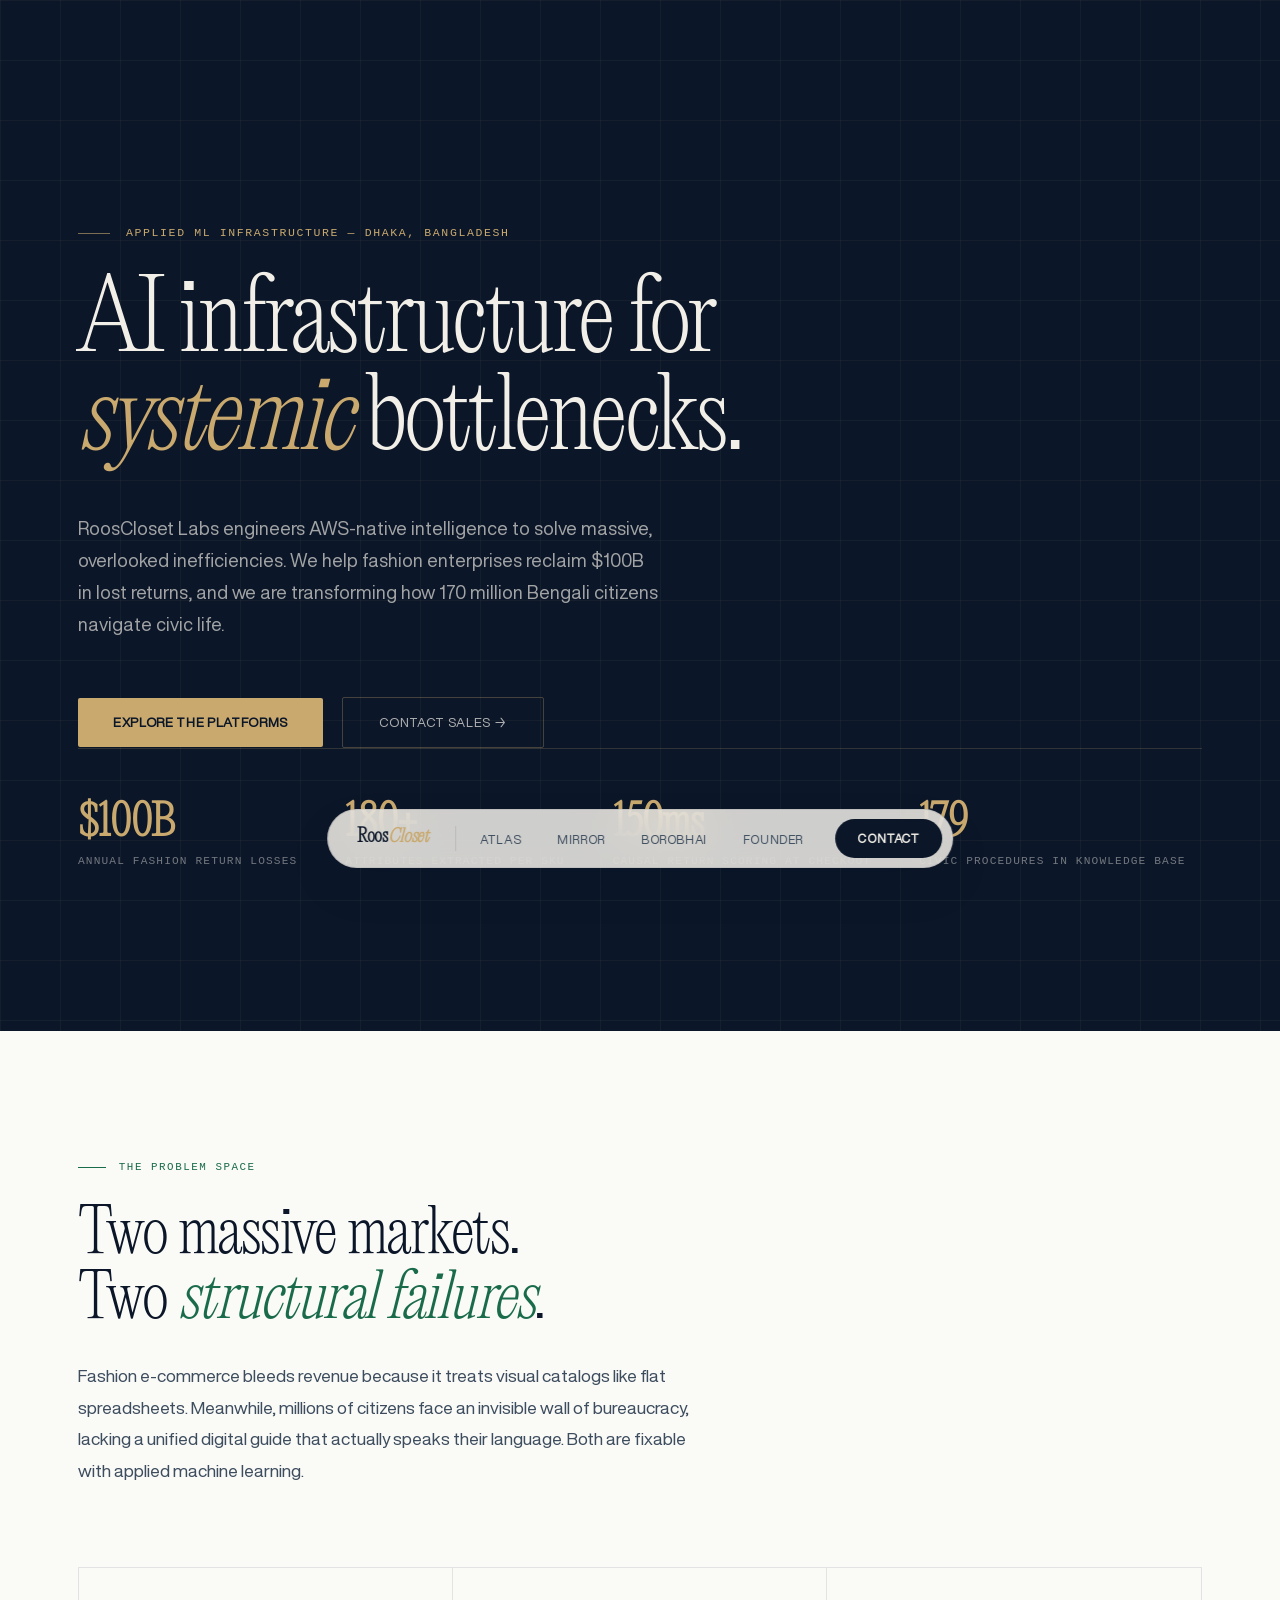
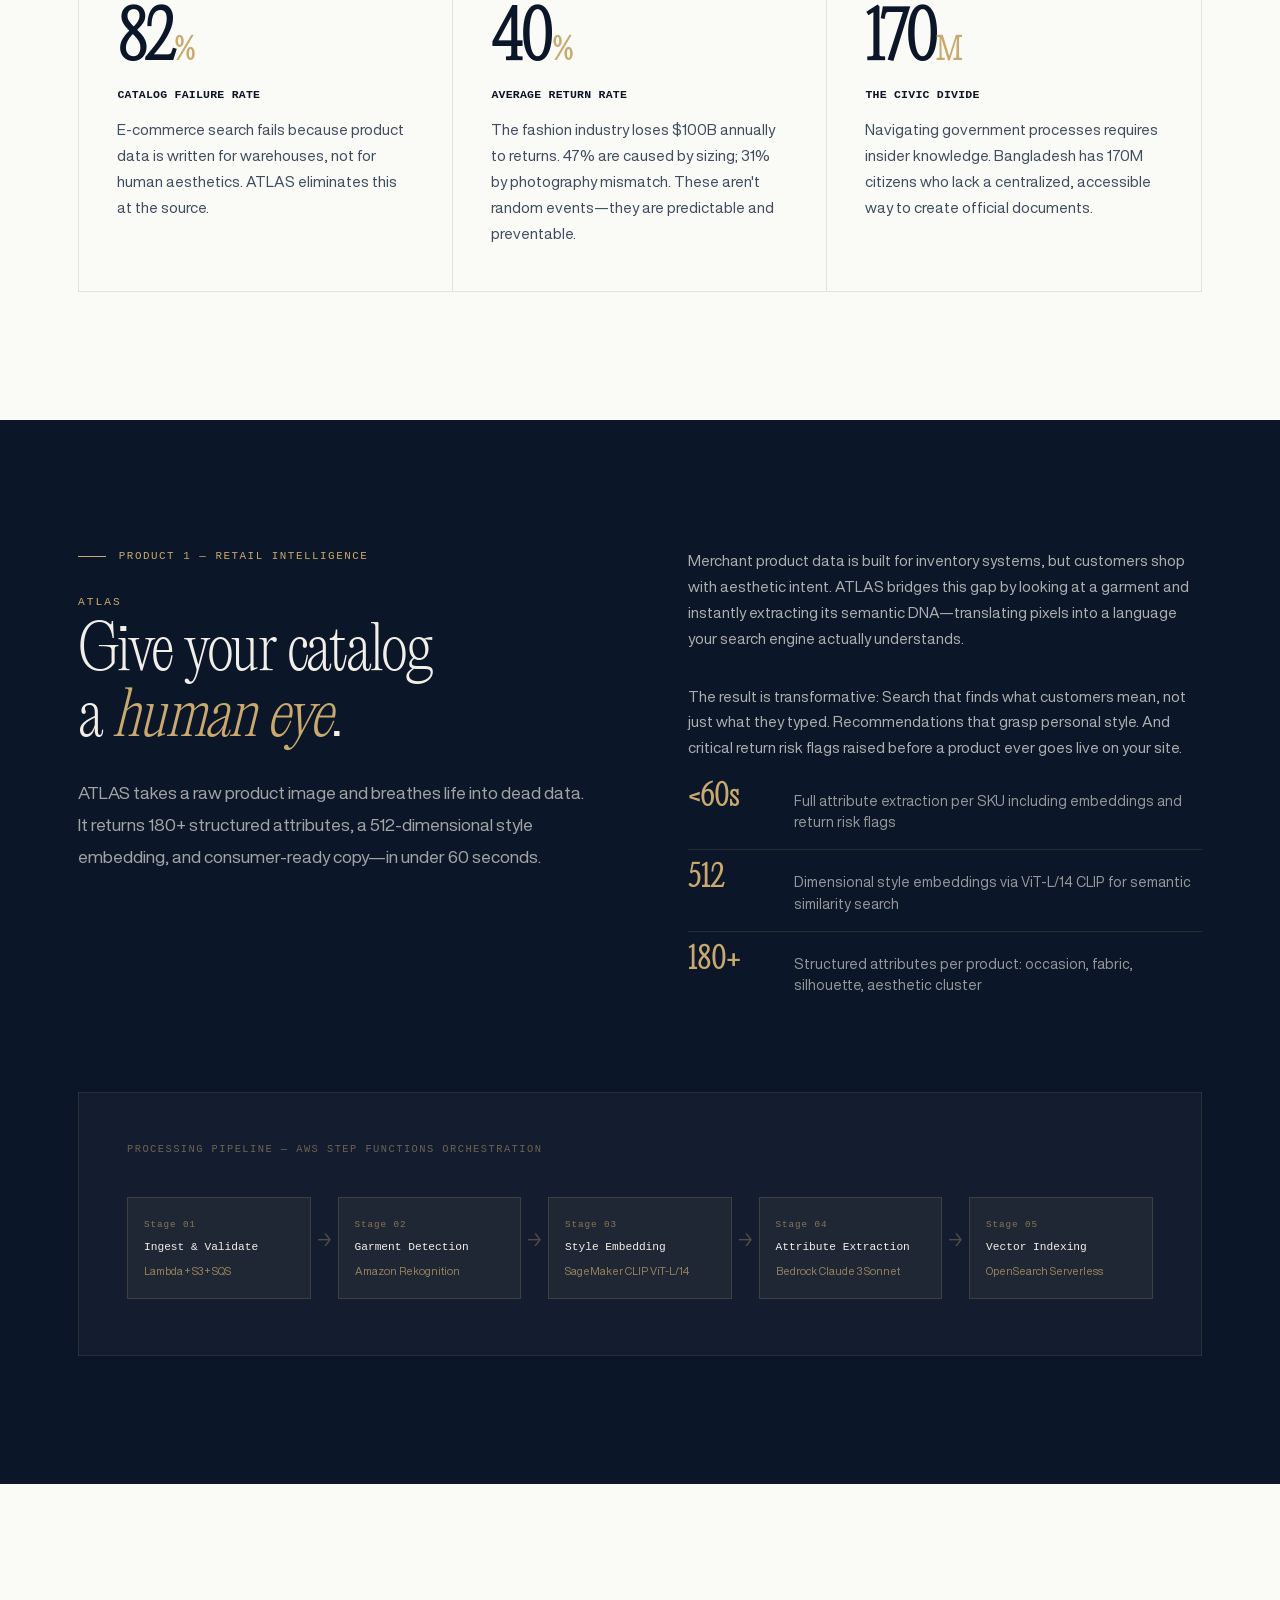
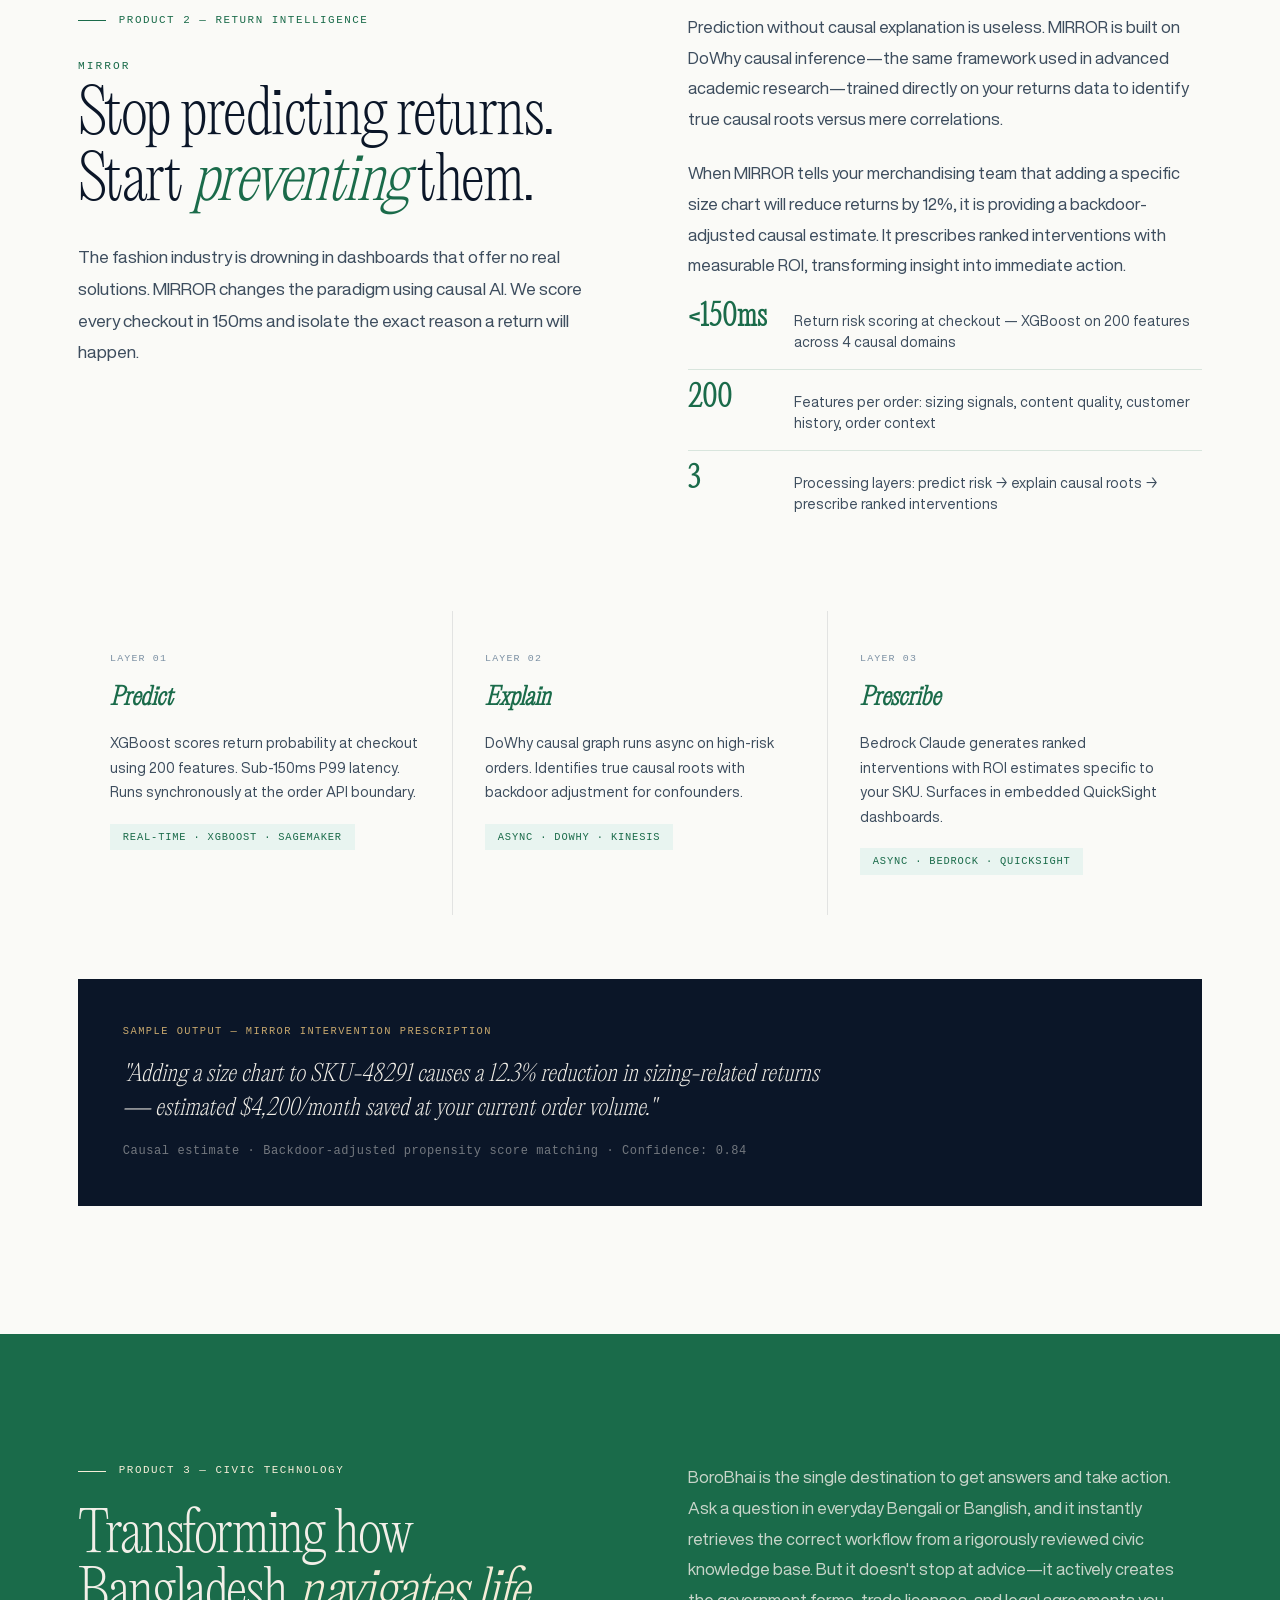
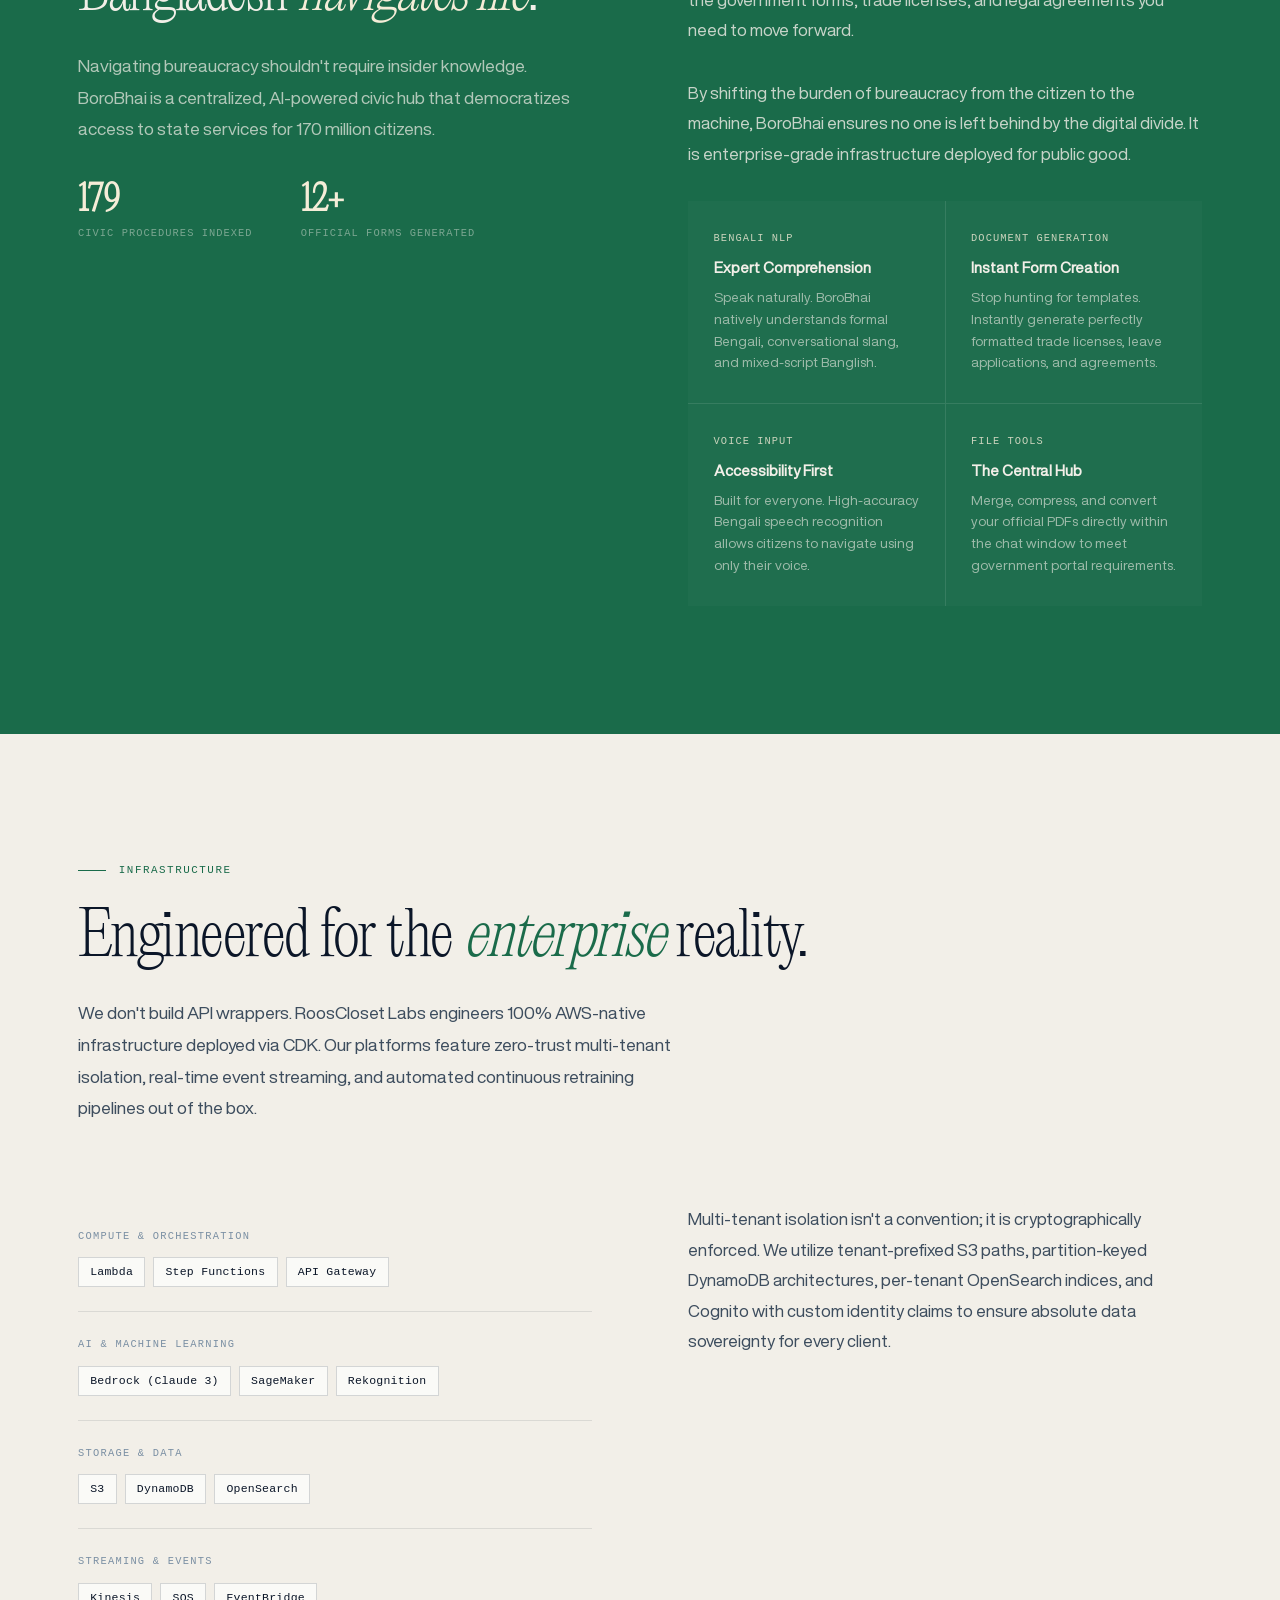
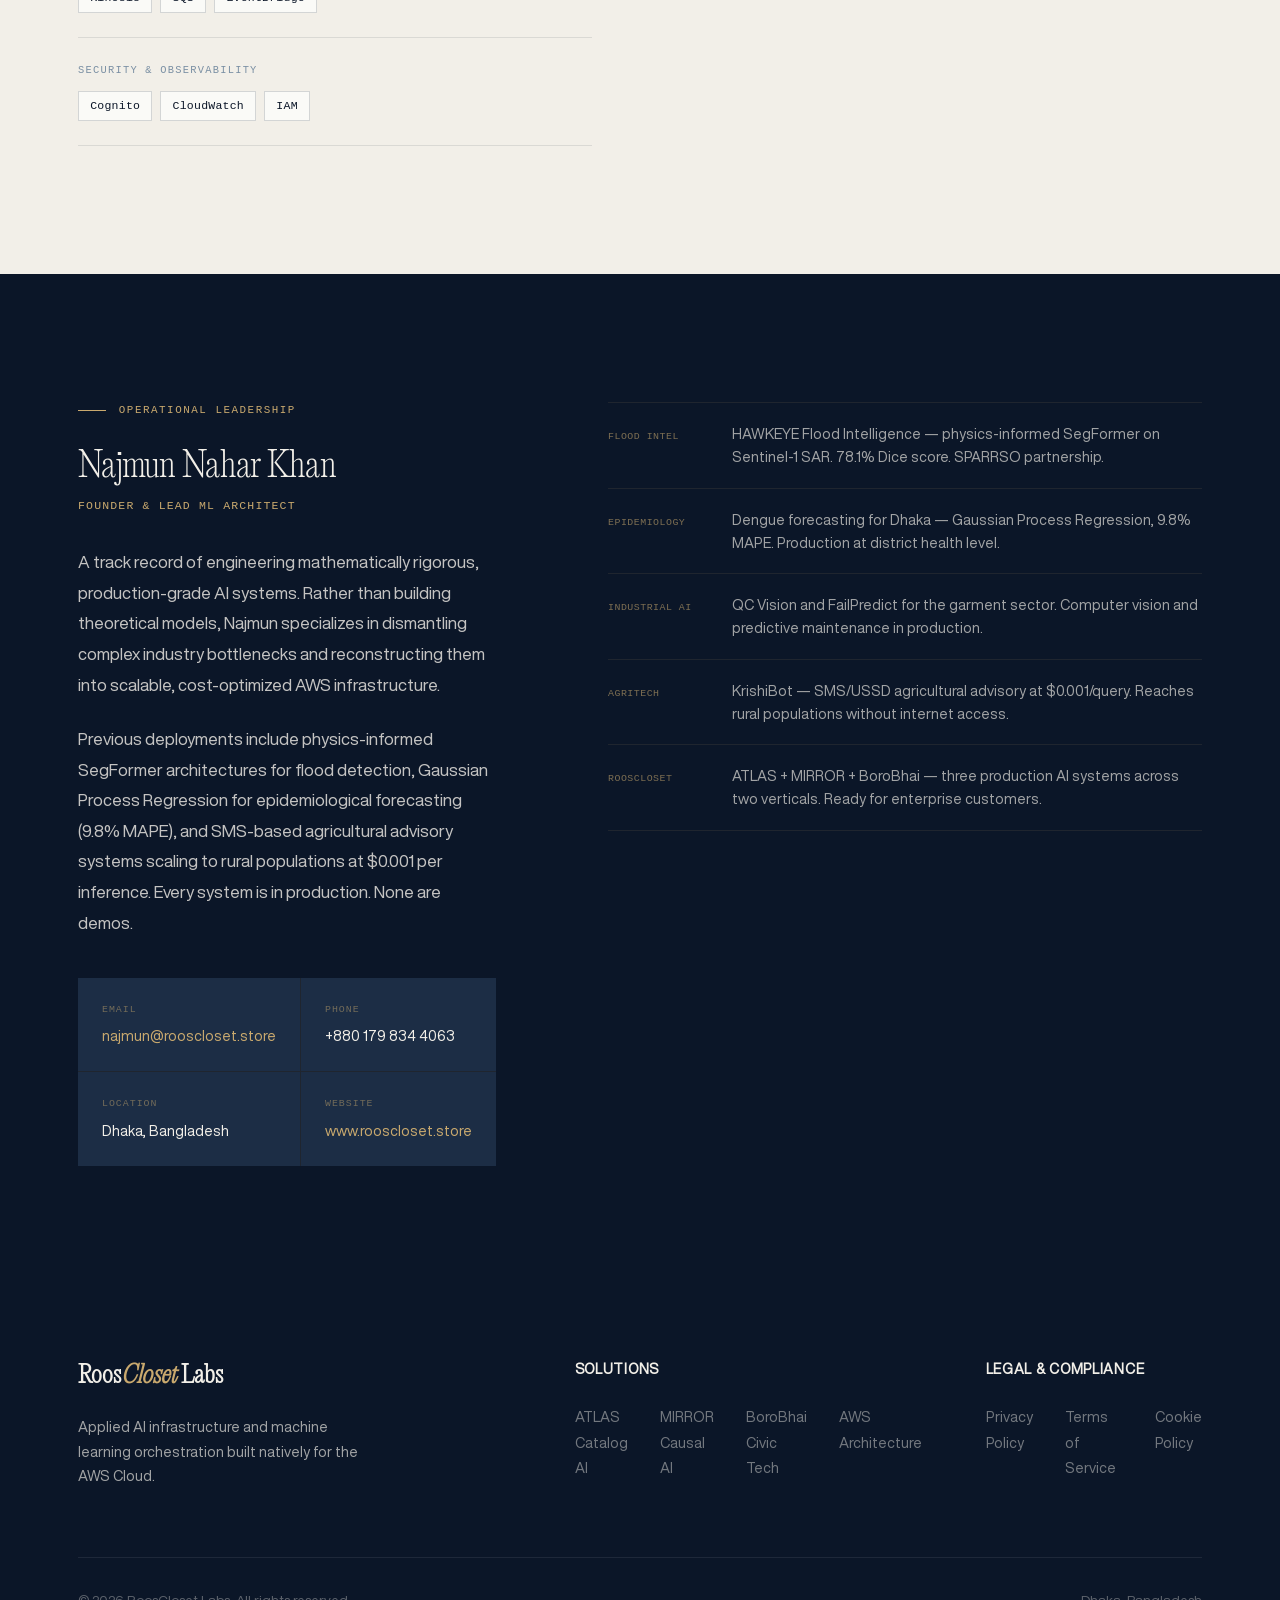
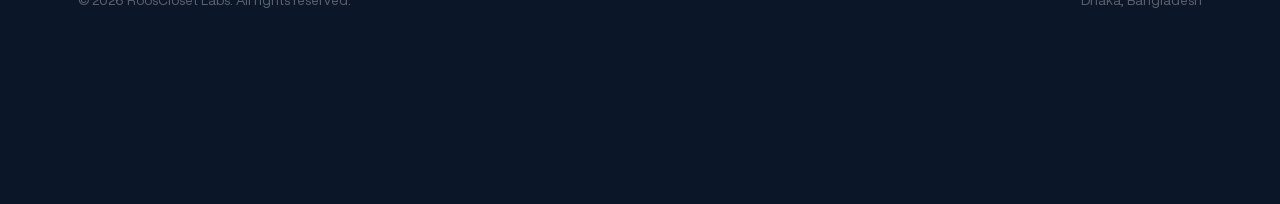
==== commit fed0af1d: "Update footer and navigation links in index.html Removed GitHub links and updated footer content." ====
--- a/index.html
+++ b/index.html
@@ -30,6 +30,45 @@
   </script>
 
   <link rel="stylesheet" href="/style.css">
+
+  <style>
+    .nav-wrapper {
+      top: auto !important;
+      bottom: 2rem !important;
+      left: 50% !important;
+      right: auto !important;
+      transform: translateX(-50%) !important;
+      background: rgba(242, 239, 232, 0.85) !important;
+      backdrop-filter: blur(20px) saturate(180%) !important;
+      -webkit-backdrop-filter: blur(20px) saturate(180%) !important;
+      border: 1px solid rgba(11, 22, 40, 0.08) !important;
+      border-radius: 100px !important;
+      padding: 0.4rem 0.6rem !important;
+      box-shadow: 0 20px 40px rgba(11, 22, 40, 0.12), 0 1px 3px rgba(11, 22, 40, 0.05) !important;
+      width: max-content !important;
+    }
+    .nav-brand { font-family: var(--font-display); font-size: 1.1rem; font-weight: 600; color: var(--navy); padding: 0.5rem 1.2rem; flex-shrink: 0; letter-spacing: -0.01em; }
+    .nav-links { border-left: 1px solid var(--rule); padding-left: 0.5rem; margin: 0; }
+    .nav-link { border-radius: 100px; padding: 0.6rem 1rem; transition: background 0.2s ease, color 0.2s ease; }
+    .nav-link:hover { background: rgba(11, 22, 40, 0.05); color: var(--navy); }
+    .nav-contact { background: var(--navy); color: var(--parchment); border-radius: 100px; margin-left: 0.5rem; border: none !important; }
+    .nav-contact:hover { transform: scale(1.03); background: var(--gold); color: var(--navy); }
+    
+    @media (max-width: 900px) {
+      .nav-wrapper { width: 90% !important; justify-content: space-between !important; padding: 0.4rem 0.4rem 0.4rem 1rem !important; }
+    }
+
+    /* Scroll Reveal Classes */
+    .reveal {
+      opacity: 0;
+      transform: translateY(30px);
+      transition: opacity 0.8s cubic-bezier(0.2, 0.8, 0.2, 1), transform 0.8s cubic-bezier(0.2, 0.8, 0.2, 1);
+    }
+    .reveal.active { opacity: 1; transform: translateY(0); }
+    .delay-1 { transition-delay: 0.1s; }
+    .delay-2 { transition-delay: 0.2s; }
+    .delay-3 { transition-delay: 0.3s; }
+  </style>
 </head>
 
 <body>
@@ -47,7 +86,7 @@
     </p>
     <div class="hero-cta reveal delay-3">
       <a href="#atlas" class="btn-primary-dark">Explore the Platforms</a>
-      <a href="https://github.com/najmun-ai" target="_blank" rel="noopener noreferrer" class="btn-ghost-dark">GitHub →</a>
+      <a href="mailto:najmun@rooscloset.store" class="btn-ghost-dark">Contact Sales →</a>
     </div>
     <div class="hero-stats reveal delay-3">
       <div class="stat-item">
@@ -261,10 +300,6 @@
             <div class="stat-num">12+</div>
             <div class="stat-label">Official forms generated</div>
           </div>
-          <div class="borobhai-stat">
-            <div class="stat-num">$22</div>
-            <div class="stat-label">Monthly infrastructure cost</div>
-          </div>
         </div>
       </div>
       <div class="reveal delay-1">
@@ -301,7 +336,7 @@
   </div>
 </section>
 
-<section class="infra-section" aria-labelledby="infra-heading">
+<section class="infra-section" id="architecture" aria-labelledby="infra-heading">
   <div class="container">
     <div class="eyebrow reveal">Infrastructure</div>
     <h2 id="infra-heading" class="reveal delay-1">Engineered for the <em>enterprise</em> reality.</h2>
@@ -358,24 +393,6 @@
         <p style="font-size:1.05rem; color:var(--ink-2); line-height:1.82; margin-bottom:2.5rem;">
           Multi-tenant isolation isn't a convention; it is cryptographically enforced. We utilize tenant-prefixed S3 paths, partition-keyed DynamoDB architectures, per-tenant OpenSearch indices, and Cognito with custom identity claims to ensure absolute data sovereignty for every client.
         </p>
-        <div class="cost-table">
-          <div class="cost-row">
-            <span class="cost-label">RoosCloset — current monthly (MVP)</span>
-            <span class="cost-val">$35–50</span>
-          </div>
-          <div class="cost-row">
-            <span class="cost-label">BoroBhai — current monthly</span>
-            <span class="cost-val">$22</span>
-          </div>
-          <div class="cost-row">
-            <span class="cost-label">RoosCloset at scale (10M orders/mo)</span>
-            <span class="cost-val projected">$1,500–2,500</span>
-          </div>
-          <div class="cost-row">
-            <span class="cost-label">Infrastructure as Code</span>
-            <span class="cost-val">AWS CDK (TypeScript)</span>
-          </div>
-        </div>
       </div>
     </div>
   </div>
@@ -441,108 +458,34 @@
   </div>
 </section>
 
-<section class="repo-section" id="repos" aria-labelledby="repos-heading">
-  <div class="container">
-    <div class="eyebrow reveal">Technical Transparency</div>
-    <h2 id="repos-heading" class="reveal delay-1">Institutional code.<br><em>Open</em> for audit.</h2>
-    <p class="lead reveal delay-2">
-      Enterprise procurement requires absolute technical trust. We build in the open. Our core infrastructure, Lambda handlers, and multi-tenant CDK deployment patterns are thoroughly documented and available for immediate technical review.
-    </p>
-    <div class="repo-grid reveal delay-3" role="list">
-      <div class="repo-card" role="listitem">
-        <div class="repo-card-product">Retail Intelligence</div>
-        <h3>RoosCloset</h3>
-        <p>ATLAS + MIRROR. Five-stage Step Functions pipeline, Kinesis streaming, DoWhy causal graph, OpenSearch vector indexing. Full multi-tenant CDK infra.</p>
-        <a href="https://github.com/najmun-ai/rooscloset-retail-intelligence" target="_blank" rel="noopener noreferrer" class="btn-outline" style="align-self: flex-start; padding: 0.5rem 1rem; font-size: 0.75rem;">View Repository</a>
-      </div>
-      <div class="repo-card" role="listitem">
-        <div class="repo-card-product">Civic Technology</div>
-        <h3>BoroBhai</h3>
-        <p>Next.js 14 frontend, Lambda orchestrator with Bedrock Claude 3.5 Sonnet, Amazon Titan Embeddings, Groq Whisper voice input, S3 document generation.</p>
-        <a href="https://github.com/najmun-ai/Bangla-AI" target="_blank" rel="noopener noreferrer" class="btn-outline" style="align-self: flex-start; padding: 0.5rem 1rem; font-size: 0.75rem;">View Repository</a>
-      </div>
-      <div class="repo-card" role="listitem">
-        <div class="repo-card-product">Company Profile</div>
-        <h3>RoosCloset Labs</h3>
-        <p>Strategic documentation, complete AWS architecture reference, business model documentation, and deployment planning guides.</p>
-        <a href="https://github.com/najmun-ai" target="_blank" rel="noopener noreferrer" class="btn-outline" style="align-self: flex-start; padding: 0.5rem 1rem; font-size: 0.75rem;">GitHub Org</a>
-      </div>
-    </div>
-  </div>
-</section>
-
-<section class="roadmap-section" aria-labelledby="roadmap-heading">
-  <div class="container">
-    <div class="eyebrow reveal">Strategic Roadmap</div>
-    <h2 id="roadmap-heading" class="reveal delay-1">The trajectory to<br><em>market capture</em>.</h2>
-    <div class="roadmap-grid reveal delay-2" role="list">
-      
-      <div class="roadmap-phase phase-current" role="listitem">
-        <div class="phase-marker">Current · Phase 1</div>
-        <div class="phase-title">Infrastructure Readiness</div>
-        <ul class="phase-items">
-          <li>Core platforms production-deployed</li>
-          <li>Serverless architecture validated</li>
-          <li>Data privacy baselines met</li>
-          <li>Open for enterprise pilots</li>
+<footer class="footer">
+  <div class="container">
+    <div class="footer-grid reveal">
+      <div>
+        <a href="/" style="font-family: var(--font-display); font-size: 1.5rem; font-weight: 600; color: var(--parchment);">Roos<em style="color: var(--gold); font-style: italic;">Closet</em> Labs</a>
+        <p style="color: rgba(242, 239, 232, 0.65); font-size: 0.9rem; margin-top: 1.2rem; max-width: 300px; line-height: 1.7;">Applied AI infrastructure and machine learning orchestration built natively for the AWS Cloud.</p>
+      </div>
+      <div>
+        <h4 class="footer-heading">Solutions</h4>
+        <ul class="footer-links">
+          <li><a href="#atlas">ATLAS Catalog AI</a></li>
+          <li><a href="#mirror">MIRROR Causal AI</a></li>
+          <li><a href="#borobhai">BoroBhai Civic Tech</a></li>
+          <li><a href="#architecture">AWS Architecture</a></li>
         </ul>
       </div>
-      
-      <div class="roadmap-phase" role="listitem">
-        <div class="phase-marker">Phase 2</div>
-        <div class="phase-title">Commercial Integration</div>
-        <ul class="phase-items">
-          <li>Onboard inaugural retail partners</li>
-          <li>Initiate municipal integrations</li>
-          <li>Validate sub-150ms latency</li>
-          <li>Establish baseline intervention ROI</li>
+      <div>
+        <h4 class="footer-heading">Legal & Compliance</h4>
+        <ul class="footer-links">
+          <li><a href="/privacy-policy.html">Privacy Policy</a></li>
+          <li><a href="/terms-of-service.html">Terms of Service</a></li>
+          <li><a href="/cookie-policy.html">Cookie Policy</a></li>
         </ul>
       </div>
-      
-      <div class="roadmap-phase" role="listitem">
-        <div class="phase-marker">Phase 3</div>
-        <div class="phase-title">Ecosystem Scale</div>
-        <ul class="phase-items">
-          <li>Expand to mid-market accounts</li>
-          <li>Release fully managed API gateways</li>
-          <li>Automate continuous retraining</li>
-          <li>Expand document capabilities</li>
-        </ul>
-      </div>
-      
-      <div class="roadmap-phase" role="listitem">
-        <div class="phase-marker">Phase 4</div>
-        <div class="phase-title">Market Expansion</div>
-        <ul class="phase-items">
-          <li>Process 1M+ catalog queries/mo</li>
-          <li>Deploy cross-border causal mapping</li>
-          <li>Scale operational engineering team</li>
-          <li>Institutional-grade partnerships</li>
-        </ul>
-      </div>
-    </div>
-  </div>
-</section>
-
-<footer>
-  <div class="container">
-    <div class="footer-inner">
-      <div class="footer-logo">Roos<em>Closet</em> Labs</div>
-      <div class="footer-links">
-        <a href="https://github.com/najmun-ai/Bangla-AI" target="_blank" rel="noopener noreferrer" class="footer-link">BoroBhai</a>
-        <a href="https://github.com/najmun-ai/rooscloset-retail-intelligence" target="_blank" rel="noopener noreferrer" class="footer-link">RoosCloset</a>
-        <a href="https://github.com/najmun-ai" target="_blank" rel="noopener noreferrer" class="footer-link">GitHub</a>
-      </div>
-    </div>
-    <div class="footer-legal">
-      <p>AWS, Amazon Web Services, and all AWS product names are trademarks of Amazon.com, Inc. or its affiliates. RoosCloset Labs is an independent company and is not endorsed by, affiliated with, or sponsored by Amazon Web Services, Inc.</p>
-      <p style="margin-top:0.8rem;">RoosCloset Labs is registered in Dhaka, Bangladesh. Built on AWS-native infrastructure. <br>&copy; 2026 RoosCloset Labs. All rights reserved.</p>
-      
-      <div style="margin-top: 1.5rem; display: flex; gap: 1.5rem;">
-          <a href="/privacy-policy.html" style="color: rgba(242,239,232,0.4); text-decoration: underline;">Privacy Policy</a>
-          <a href="/terms-of-service.html" style="color: rgba(242,239,232,0.4); text-decoration: underline;">Terms of Service</a>
-          <a href="/cookie-policy.html" style="color: rgba(242,239,232,0.4); text-decoration: underline;">Cookie Policy</a>
-      </div>
+    </div>
+    <div class="footer-bottom reveal delay-1" style="padding-bottom: 4rem;">
+      <span>&copy; 2026 RoosCloset Labs. All rights reserved.</span>
+      <span>Dhaka, Bangladesh</span>
     </div>
   </div>
 </footer>
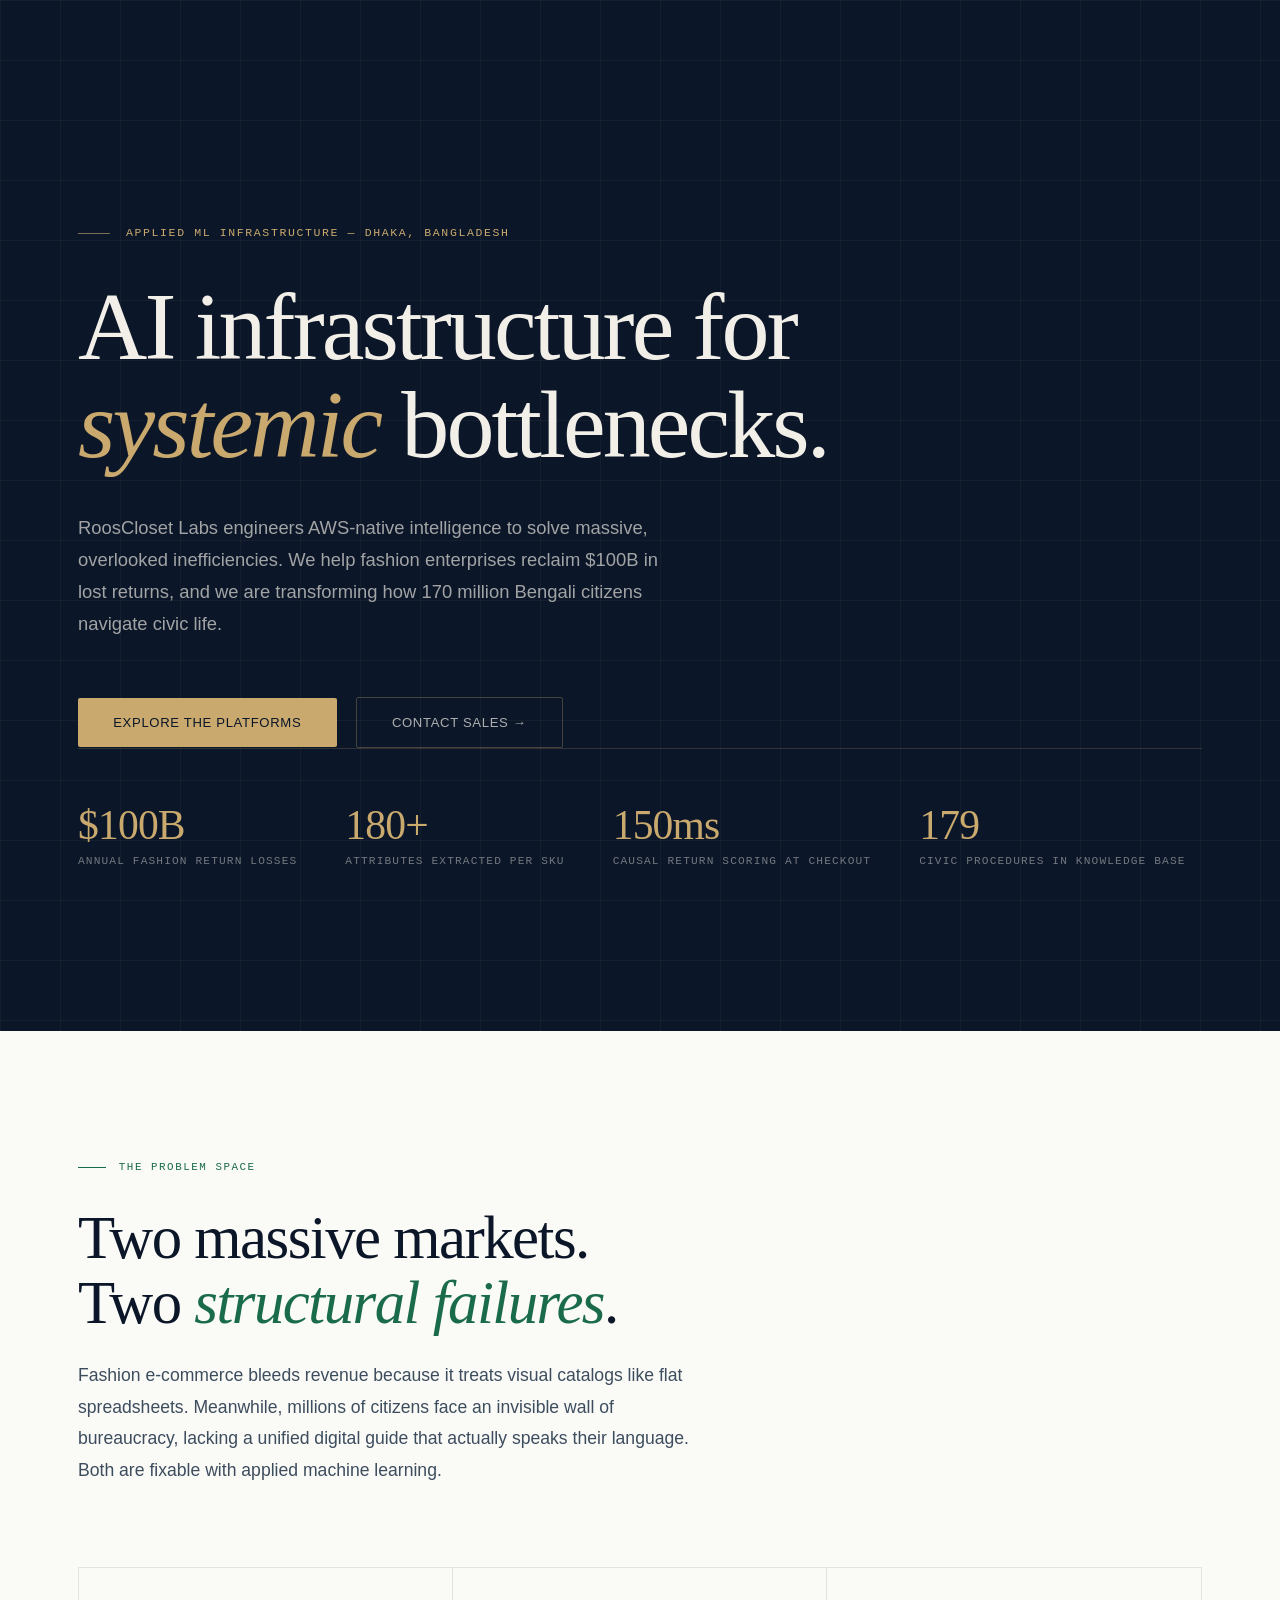
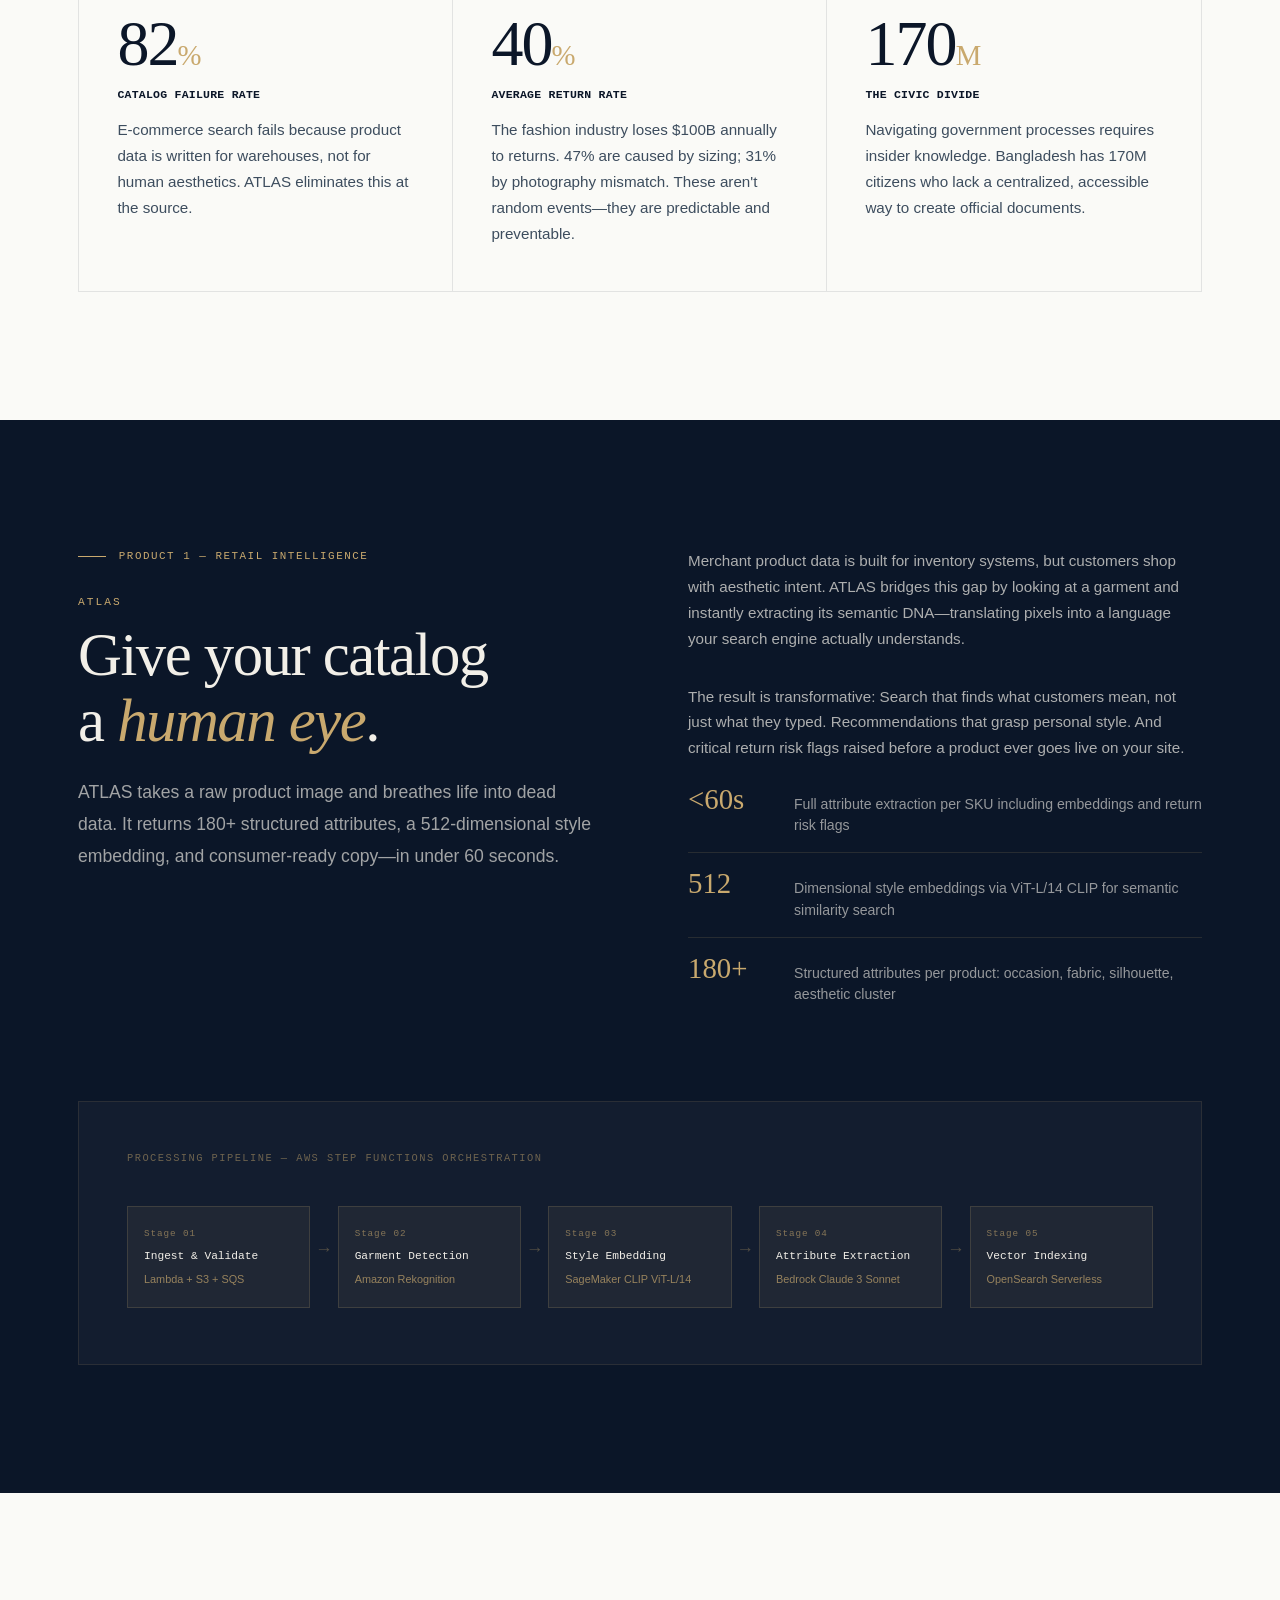
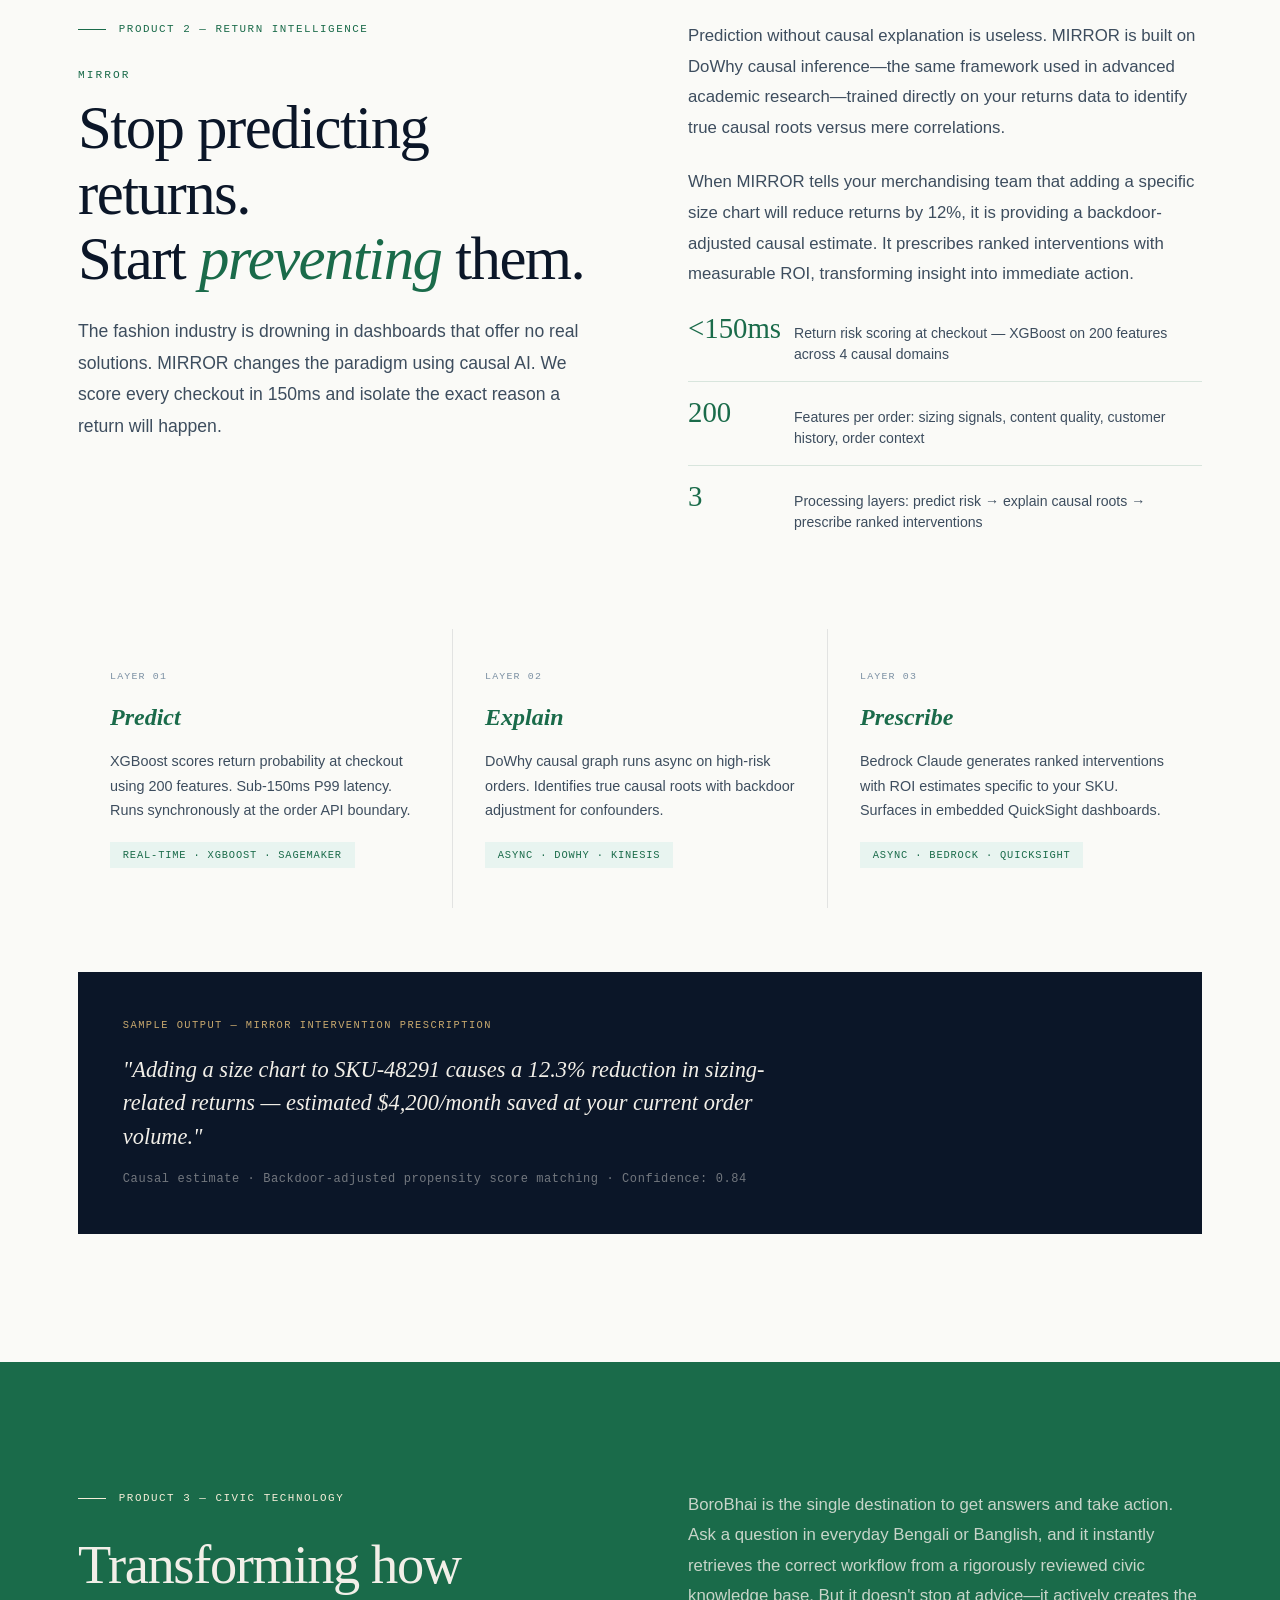
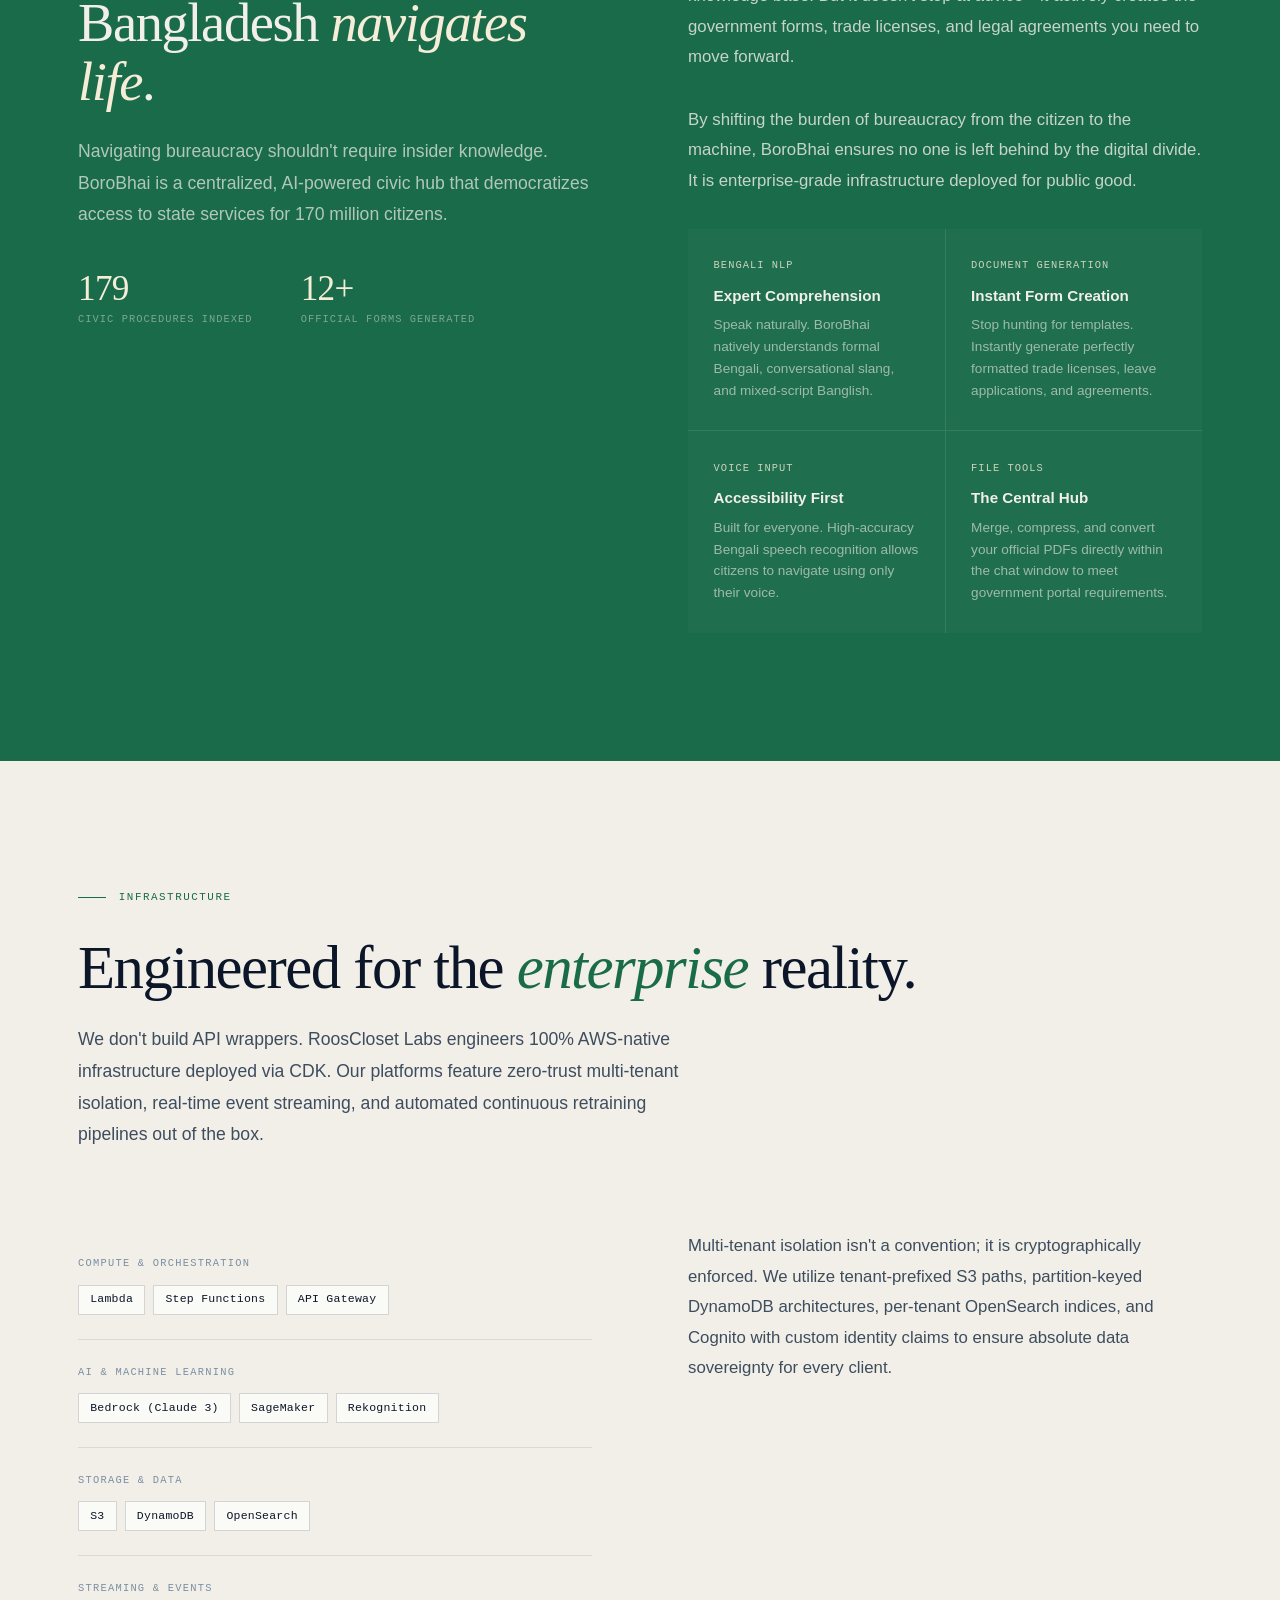
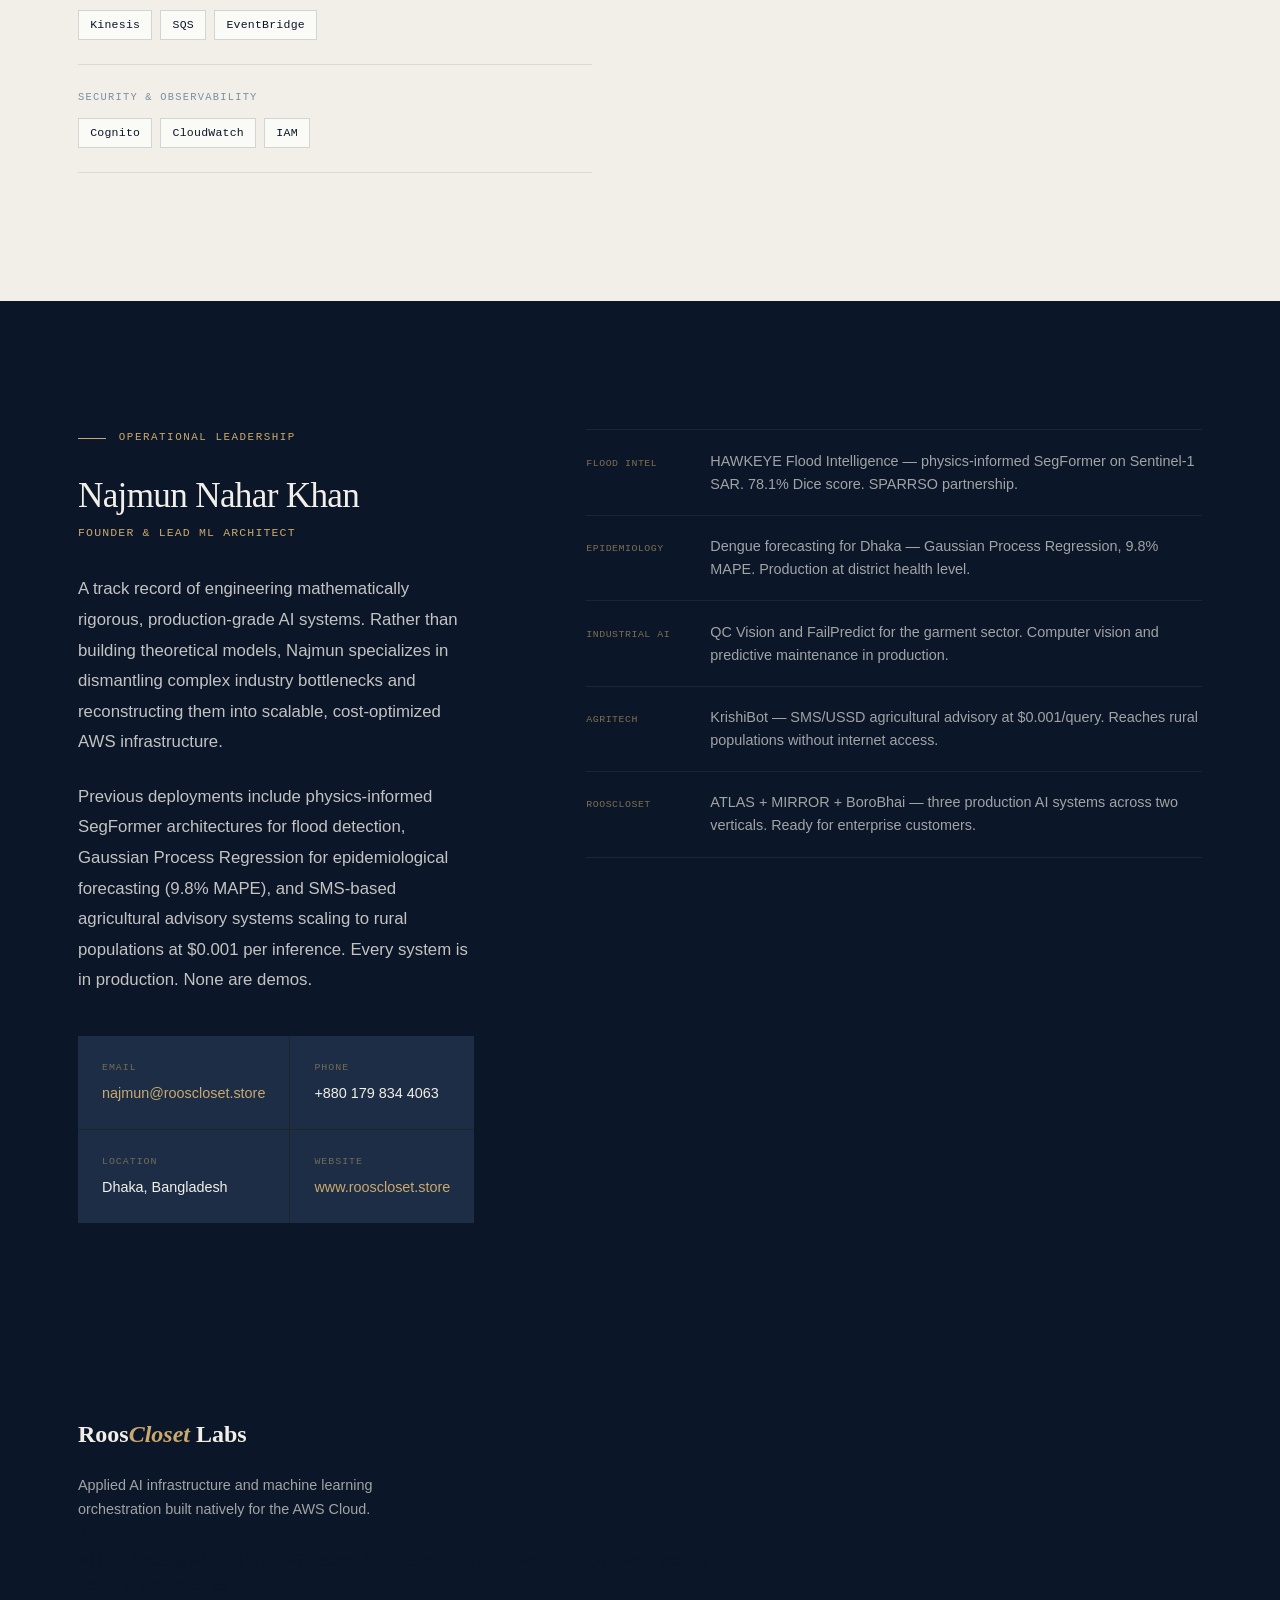
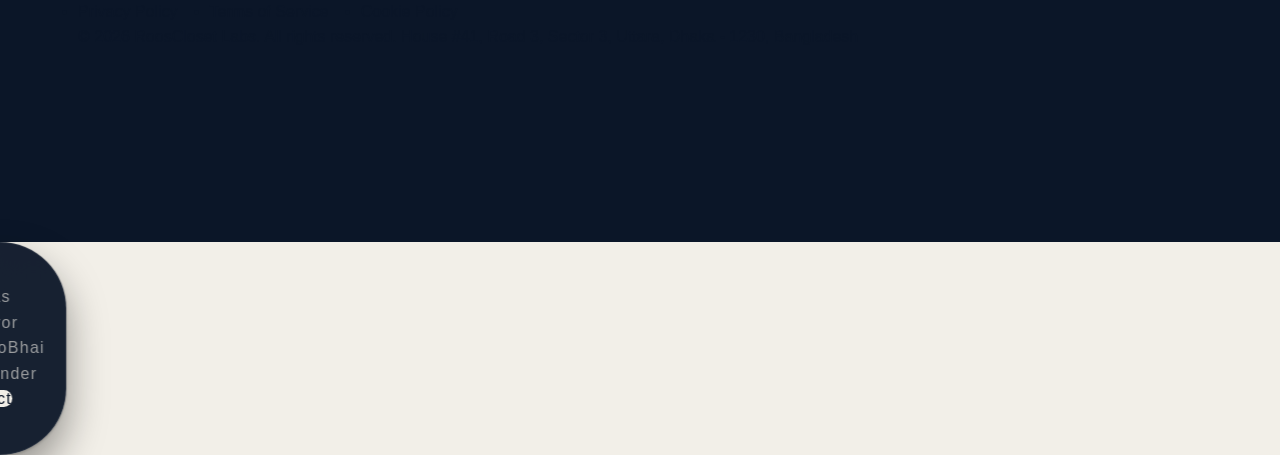
==== commit d1194254: "Update index.html" ====
--- a/index.html
+++ b/index.html
@@ -20,6 +20,31 @@
   <link rel="icon" type="image/png" sizes="32x32" href="/favicon-32x32.png">
   <link rel="icon" type="image/png" sizes="16x16" href="/favicon-16x16.png">
   <link rel="manifest" href="/site.webmanifest">
+
+  <!-- Schema.org Structured Data -->
+  <script type="application/ld+json">
+  {
+    "@context": "https://schema.org",
+    "@type": "Organization",
+    "name": "RoosCloset Labs",
+    "url": "https://www.rooscloset.store",
+    "description": "Applied ML infrastructure company building production AI systems for fashion e-commerce and civic administration.",
+    "founder": {
+      "@type": "Person",
+      "name": "Najmun Nahar Khan",
+      "email": "najmun@rooscloset.store",
+      "telephone": "+8801798344063"
+    },
+    "address": {
+      "@type": "PostalAddress",
+      "streetAddress": "House #41, Road 3, Sector 3, Uttara",
+      "addressLocality": "Dhaka",
+      "postalCode": "1230",
+      "addressCountry": "BD"
+    },
+    "sameAs": ["https://github.com/najmun-ai"]
+  }
+  </script>
 
   <script async src="https://www.googletagmanager.com/gtag/js?id=G-0R1S9HVL22"></script>
   <script>
@@ -69,12 +94,19 @@
     .delay-2 { transition-delay: 0.2s; }
     .delay-3 { transition-delay: 0.3s; }
   </style>
+
+  <!-- JS Fallback: Ensures content is visible if JavaScript is disabled or blocked -->
+  <noscript>
+    <style>
+      .reveal { opacity: 1 !important; transform: none !important; }
+    </style>
+  </noscript>
 </head>
 
 <body>
 
 <section class="hero" aria-labelledby="hero-heading">
-  <div class="hero-grid" aria-hidden="true"></div>
+  <div class="hero-grid" aria-hidden="true" role="presentation"></div>
   <div class="container hero-content">
     <div class="hero-eyebrow reveal">Applied ML Infrastructure — Dhaka, Bangladesh</div>
     <h1 id="hero-heading" class="reveal delay-1">
@@ -86,7 +118,7 @@
     </p>
     <div class="hero-cta reveal delay-3">
       <a href="#atlas" class="btn-primary-dark">Explore the Platforms</a>
-      <a href="mailto:najmun@rooscloset.store" class="btn-ghost-dark">Contact Sales →</a>
+      <a href="mailto:najmun@rooscloset.store?subject=Enterprise%20AI%20Inquiry" class="btn-ghost-dark">Contact Sales →</a>
     </div>
     <div class="hero-stats reveal delay-3">
       <div class="stat-item">
@@ -414,7 +446,7 @@
         <div class="contact-grid" role="list">
           <div class="contact-item" role="listitem">
             <div class="contact-item-label">Email</div>
-            <div class="contact-item-val"><a href="mailto:najmun@rooscloset.store">najmun@rooscloset.store</a></div>
+            <div class="contact-item-val"><a href="mailto:najmun@rooscloset.store?subject=Enterprise%20AI%20Inquiry">najmun@rooscloset.store</a></div>
           </div>
           <div class="contact-item" role="listitem">
             <div class="contact-item-label">Phone</div>
@@ -485,20 +517,20 @@
     </div>
     <div class="footer-bottom reveal delay-1" style="padding-bottom: 4rem;">
       <span>&copy; 2026 RoosCloset Labs. All rights reserved.</span>
-      <span>Dhaka, Bangladesh</span>
+      <span>House #41, Road 3, Sector 3, Uttara, Dhaka - 1230, Bangladesh</span>
     </div>
   </div>
 </footer>
 
 <nav class="nav-wrapper" role="navigation" aria-label="Main navigation">
-  <div class="nav-brand">Roos<em>Closet</em></div>
+  <div class="nav-brand" aria-label="RoosCloset">Roos<em>Closet</em></div>
   <ul class="nav-links">
     <li><a href="#atlas" class="nav-link">Atlas</a></li>
     <li><a href="#mirror" class="nav-link">Mirror</a></li>
     <li><a href="#borobhai" class="nav-link">BoroBhai</a></li>
     <li><a href="#founder" class="nav-link">Founder</a></li>
   </ul>
-  <a href="mailto:najmun@rooscloset.store" class="nav-contact">Contact</a>
+  <a href="mailto:najmun@rooscloset.store?subject=Enterprise%20AI%20Inquiry" class="nav-contact">Contact</a>
 </nav>
 
 <script src="/main.js"></script>
--- a/style.css
+++ b/style.css
@@ -2,25 +2,70 @@
    ROOSCLOSET LABS — style.css
    ============================================================ */
 
-/* CUSTOM FONTS */
+/* ============================================================
+   1. TYPOGRAPHY (CUSTOM FONTS)
+   ============================================================ */
+
+/* Sweet Sans Pro */
 @font-face {
-  font-display: swap;
-  font-family: "HelveticaNowDisplay";
-  src: url("/fonts/HelveticaNowDisplay-Regular.woff2") format("woff2"),
-       url("/fonts/HelveticaNowDisplay-Regular.woff") format("woff");
+  font-family: "Sweet Sans Pro";
+  src: url("/fonts/SweetSansPro-Regular.woff2") format("woff2");
   font-weight: 400;
   font-style: normal;
+  font-display: swap;
 }
 @font-face {
+  font-family: "Sweet Sans Pro";
+  src: url("/fonts/SweetSansPro-Medium.woff2") format("woff2");
+  font-weight: 500;
+  font-style: normal;
   font-display: swap;
-  font-family: "LocomotiveNew";
-  src: url("/fonts/PPLocomotiveNew-Light.woff2") format("woff2"),
-       url("/fonts/PPLocomotiveNew-Light.woff") format("woff");
+}
+@font-face {
+  font-family: "Sweet Sans Pro";
+  src: url("/fonts/SweetSansPro-ThinItalic.woff2") format("woff2");
+  font-weight: 300;
+  font-style: italic;
+  font-display: swap;
+}
+
+/* Editorial New */
+@font-face {
+  font-family: "Editorial New";
+  src: url("/fonts/EditorialNew-Light.woff2") format("woff2"),
+       url("/fonts/EditorialNew-Light.woff") format("woff");
+  font-weight: 300;
+  font-style: normal;
+  font-display: swap;
+}
+@font-face {
+  font-family: "Editorial New";
+  src: url("/fonts/EditorialNew-Regular.woff2") format("woff2"),
+       url("/fonts/EditorialNew-Regular.woff") format("woff");
   font-weight: 400;
   font-style: normal;
-}
-
-/* DESIGN TOKENS */
+  font-display: swap;
+}
+@font-face {
+  font-family: "Editorial New";
+  src: url("/fonts/EditorialNew-Medium.woff2") format("woff2"),
+       url("/fonts/EditorialNew-Medium.woff") format("woff");
+  font-weight: 500;
+  font-style: normal;
+  font-display: swap;
+}
+@font-face {
+  font-family: "Editorial New";
+  src: url("/fonts/EditorialNew-Bold.woff2") format("woff2"),
+       url("/fonts/EditorialNew-Bold.woff") format("woff");
+  font-weight: 700;
+  font-style: normal;
+  font-display: swap;
+}
+
+/* ============================================================
+   2. DESIGN TOKENS
+   ============================================================ */
 :root {
   --navy: #0B1628;
   --navy-mid: #1C2D45;
@@ -36,12 +81,15 @@
   --ink-muted: #7A8FA3;
   --rule: rgba(11,22,40,0.10);
   --rule-mid: rgba(11,22,40,0.16);
-  --font-sans: "HelveticaNowDisplay", -apple-system, BlinkMacSystemFont, "Inter", "Segoe UI", Roboto, sans-serif;
-  --font-display: "LocomotiveNew", "Playfair Display", serif;
+  
+  --font-sans: "Sweet Sans Pro", -apple-system, BlinkMacSystemFont, "Inter", sans-serif;
+  --font-display: "Editorial New", "Playfair Display", serif;
   --font-mono: "IBM Plex Mono", "Space Mono", monospace;
 }
 
-/* RESET */
+/* ============================================================
+   3. RESET & BASE
+   ============================================================ */
 *,
 *::before,
 *::after {
@@ -49,9 +97,11 @@
   padding: 0;
   box-sizing: border-box;
 }
+
 html {
   -webkit-text-size-adjust: 100%;
 }
+
 body {
   font-family: var(--font-sans);
   background: var(--parchment);
@@ -61,130 +111,229 @@
   -webkit-font-smoothing: antialiased;
   -moz-osx-font-smoothing: grayscale;
 }
+
 a {
   color: inherit;
   text-decoration: none;
 }
+
 img {
   display: block;
   max-width: 100%;
 }
 
-/* SCROLL REVEAL ANIMATIONS */
+/* ============================================================
+   4. SCROLL REVEAL UTILITIES
+   ============================================================ */
 .reveal {
   opacity: 0;
   transform: translateY(30px);
   transition: opacity 0.8s cubic-bezier(0.2, 0.8, 0.2, 1), 
               transform 0.8s cubic-bezier(0.2, 0.8, 0.2, 1);
 }
+
 .reveal.active {
   opacity: 1;
   transform: translateY(0);
 }
+
 .delay-1 { transition-delay: 0.1s; }
 .delay-2 { transition-delay: 0.2s; }
 .delay-3 { transition-delay: 0.3s; }
 
-/* DYNAMIC ISLAND NAVIGATION */
-.nav-wrapper {
-  position: fixed;
-  bottom: 2rem;
-  left: 50%;
-  transform: translateX(-50%);
-  z-index: 1000;
-  background: rgba(242, 239, 232, 0.85);
-  backdrop-filter: blur(20px) saturate(180%);
-  -webkit-backdrop-filter: blur(20px) saturate(180%);
-  border: 1px solid rgba(11, 22, 40, 0.08);
+/* ============================================================
+   5. MINIMALIST BLACK ISLAND NAVIGATION (Overrides Inline HTML)
+   ============================================================ */
+body nav.nav-wrapper {
+  background: rgba(11, 22, 40, 0.95) !important;
+  backdrop-filter: blur(20px) saturate(180%) !important;
+  -webkit-backdrop-filter: blur(20px) saturate(180%) !important;
+  border: 1px solid rgba(255, 255, 255, 0.08) !important;
+  box-shadow: 0 20px 40px rgba(0, 0, 0, 0.4), 0 1px 3px rgba(0, 0, 0, 0.2) !important;
+  padding: 0.3rem 0.3rem 0.3rem 0.6rem !important;
+}
+
+/* Transforms "RoosCloset" into "RC" */
+body .nav-brand {
+  font-size: 0 !important;
+  cursor: pointer;
+  display: flex;
+  align-items: center;
+  justify-content: center;
+  width: 36px;
+  height: 36px;
+  background: transparent !important;
+  padding: 0 !important;
+  margin-right: 0.5rem;
+  transition: transform 0.2s ease;
+}
+
+body .nav-brand:hover {
+  transform: scale(1.05);
+}
+
+body .nav-brand::before {
+  content: 'RC';
+  font-size: 1.1rem;
+  font-family: var(--font-sans);
+  font-weight: 500;
+  letter-spacing: 0.05em;
+  color: var(--parchment);
+}
+
+body .nav-links {
+  border-left: 1px solid rgba(255, 255, 255, 0.15) !important;
+  padding-left: 0.5rem !important;
+}
+
+body .nav-link {
+  color: rgba(242, 239, 232, 0.6) !important;
+  font-weight: 400 !important;
+  letter-spacing: 0.08em !important;
+  font-family: var(--font-sans) !important;
+}
+
+body .nav-link:hover {
+  background: rgba(255, 255, 255, 0.08) !important;
+  color: var(--parchment) !important;
+}
+
+body .nav-contact {
+  background: var(--parchment) !important;
+  color: var(--navy) !important;
+  font-weight: 500 !important;
+  letter-spacing: 0.08em !important;
+  margin-left: 0.25rem !important;
+  font-family: var(--font-sans) !important;
+}
+
+body .nav-contact:hover {
+  background: var(--gold) !important;
+  color: var(--navy) !important;
+}
+
+/* Javascript-Injected Scroll-to-Top Button */
+.nav-to-top {
+  display: flex;
+  align-items: center;
+  justify-content: center;
+  width: 38px;
+  height: 38px;
   border-radius: 100px;
-  padding: 0.4rem 0.6rem;
-  box-shadow: 0 20px 40px rgba(11, 22, 40, 0.12), 0 1px 3px rgba(11, 22, 40, 0.05);
-  display: flex;
-  align-items: center;
-  gap: 0.5rem;
-  width: max-content;
-  transition: transform 0.3s ease, bottom 0.3s ease;
-}
-.nav-brand {
-  font-family: var(--font-display);
-  font-size: 1.1rem;
-  font-weight: 600;
-  color: var(--navy);
-  padding: 0.5rem 1.2rem;
-  flex-shrink: 0;
-  letter-spacing: -0.01em;
-}
-.nav-brand em {
-  font-style: italic;
-  color: var(--gold);
-}
-.nav-links {
-  display: flex;
-  align-items: center;
-  gap: 0.25rem;
-  list-style: none;
-  border-left: 1px solid var(--rule);
-  padding-left: 0.5rem;
-}
-.nav-link {
-  font-family: var(--font-sans);
-  font-size: 0.76rem;
-  font-weight: 500;
-  letter-spacing: 0.05em;
-  text-transform: uppercase;
-  color: var(--ink-2);
-  padding: 0.6rem 1rem;
-  border-radius: 100px;
+  background: rgba(255, 255, 255, 0.08);
+  color: var(--parchment);
+  margin-left: 0.4rem;
+  cursor: pointer;
   transition: background 0.2s ease, color 0.2s ease;
 }
-.nav-link:hover {
-  background: rgba(11, 22, 40, 0.05);
-  color: var(--navy);
-}
-.nav-contact {
-  font-family: var(--font-sans);
-  font-size: 0.76rem;
-  font-weight: 600;
-  letter-spacing: 0.05em;
-  text-transform: uppercase;
-  background: var(--navy);
-  color: var(--parchment);
-  padding: 0.6rem 1.4rem;
-  border-radius: 100px;
-  margin-left: 0.5rem;
-  transition: transform 0.2s ease, background 0.2s ease;
-}
-.nav-contact:hover {
-  transform: scale(1.03);
+
+.nav-to-top:hover {
   background: var(--gold);
   color: var(--navy);
 }
 
-/* LAYOUT & TYPOGRAPHY */
+.nav-to-top svg {
+  width: 18px;
+  height: 18px;
+  fill: none;
+}
+
+/* ============================================================
+   6. GLOBAL LAYOUT & TYPOGRAPHY
+   ============================================================ */
 .container {
   max-width: 1220px;
   margin: 0 auto;
   padding: 0 3rem;
 }
+
 section {
   padding: 8rem 0;
 }
 
+.eyebrow {
+  font-family: var(--font-mono);
+  font-size: 0.68rem;
+  letter-spacing: 0.14em;
+  text-transform: uppercase;
+  color: var(--forest);
+  display: flex;
+  align-items: center;
+  gap: 0.8rem;
+  margin-bottom: 1.8rem;
+}
+
+.eyebrow::before {
+  content: '';
+  width: 28px;
+  height: 1px;
+  background: var(--forest);
+}
+
+.eyebrow-dark {
+  color: var(--gold);
+}
+
+.eyebrow-dark::before {
+  background: var(--gold);
+}
+
+h2 {
+  font-family: var(--font-display);
+  font-size: clamp(2.4rem, 5vw, 3.8rem);
+  font-weight: 400;
+  line-height: 1.08;
+  letter-spacing: -0.025em;
+  color: var(--navy);
+  margin-bottom: 1.5rem;
+}
+
+h2 em {
+  font-style: italic;
+  color: var(--forest);
+}
+
+.lead {
+  font-size: 1.1rem;
+  font-weight: 300;
+  color: var(--ink-2);
+  line-height: 1.8;
+  max-width: 620px;
+}
+
+.rule {
+  width: 100%;
+  height: 1px;
+  background: var(--rule);
+}
+
+/* ============================================================
+   7. SECTIONS
+   ============================================================ */
+
+/* Hero Section */
 .hero {
   padding: 14rem 0 10rem;
   background: var(--navy);
   position: relative;
   overflow: hidden;
 }
+
 .hero-grid {
   position: absolute;
   inset: 0;
-  background-image:
-    linear-gradient(rgba(201, 169, 110, 0.06) 1px, transparent 1px),
+  background-image: 
+    linear-gradient(rgba(201, 169, 110, 0.06) 1px, transparent 1px), 
     linear-gradient(90deg, rgba(201, 169, 110, 0.06) 1px, transparent 1px);
   background-size: 60px 60px;
   pointer-events: none;
 }
+
+.hero-content {
+  position: relative;
+  z-index: 1;
+}
+
 .hero-eyebrow {
   font-family: var(--font-mono);
   font-size: 0.72rem;
@@ -196,6 +345,7 @@
   align-items: center;
   gap: 1rem;
 }
+
 .hero-eyebrow::before {
   content: '';
   display: inline-block;
@@ -204,6 +354,7 @@
   background: var(--gold);
   opacity: 0.6;
 }
+
 .hero h1 {
   font-family: var(--font-display);
   font-size: clamp(3.4rem, 7.5vw, 6.8rem);
@@ -214,10 +365,12 @@
   max-width: 900px;
   margin-bottom: 2.4rem;
 }
+
 .hero h1 em {
   font-style: italic;
   color: var(--gold);
 }
+
 .hero-sub {
   font-size: 1.15rem;
   font-weight: 300;
@@ -226,35 +379,14 @@
   line-height: 1.75;
   margin-bottom: 3.5rem;
 }
-.hero-stats {
-  display: flex;
-  gap: 3rem;
-  flex-wrap: wrap;
-  padding-top: 3.5rem;
-  border-top: 1px solid rgba(201, 169, 110, 0.2);
-}
-.stat-num {
-  font-family: var(--font-display);
-  font-size: 2.6rem;
-  font-weight: 600;
-  color: var(--gold);
-  line-height: 1;
-  letter-spacing: -0.02em;
-}
-.stat-label {
-  font-family: var(--font-mono);
-  font-size: 0.7rem;
-  letter-spacing: 0.1em;
-  text-transform: uppercase;
-  color: rgba(242, 239, 232, 0.45);
-  margin-top: 0.35rem;
-}
+
 .hero-cta {
   display: flex;
   align-items: center;
   gap: 1.2rem;
   flex-wrap: wrap;
 }
+
 .btn-primary-dark {
   display: inline-flex;
   align-items: center;
@@ -263,16 +395,18 @@
   background: var(--gold);
   color: var(--navy);
   font-size: 0.82rem;
-  font-weight: 600;
+  font-weight: 500;
   letter-spacing: 0.05em;
   text-transform: uppercase;
   border-radius: 2px;
   transition: background 0.25s, transform 0.25s;
 }
+
 .btn-primary-dark:hover {
   background: #d4b27c;
   transform: translateY(-2px);
 }
+
 .btn-ghost-dark {
   display: inline-flex;
   align-items: center;
@@ -287,63 +421,45 @@
   border-radius: 2px;
   transition: border-color 0.25s, color 0.25s;
 }
+
 .btn-ghost-dark:hover {
   border-color: var(--gold);
   color: var(--gold);
 }
 
-.eyebrow {
-  font-family: var(--font-mono);
-  font-size: 0.68rem;
-  letter-spacing: 0.14em;
-  text-transform: uppercase;
-  color: var(--forest);
-  display: flex;
-  align-items: center;
-  gap: 0.8rem;
-  margin-bottom: 1.8rem;
-}
-.eyebrow::before {
-  content: '';
-  width: 28px;
-  height: 1px;
-  background: var(--forest);
-}
-.eyebrow-dark {
-  color: var(--gold);
-}
-.eyebrow-dark::before {
-  background: var(--gold);
-}
-h2 {
-  font-family: var(--font-display);
-  font-size: clamp(2.4rem, 5vw, 3.8rem);
-  font-weight: 400;
-  line-height: 1.08;
-  letter-spacing: -0.025em;
-  color: var(--navy);
-  margin-bottom: 1.5rem;
-}
-h2 em {
-  font-style: italic;
-  color: var(--forest);
-}
-.lead {
-  font-size: 1.1rem;
-  font-weight: 300;
-  color: var(--ink-2);
-  line-height: 1.8;
-  max-width: 620px;
-}
-.rule {
-  width: 100%;
-  height: 1px;
-  background: var(--rule);
-}
-
+.hero-stats {
+  display: flex;
+  gap: 3rem;
+  flex-wrap: wrap;
+  padding-top: 3.5rem;
+  border-top: 1px solid rgba(201, 169, 110, 0.2);
+}
+
+.stat-item {}
+
+.stat-num {
+  font-family: var(--font-display);
+  font-size: 2.6rem;
+  font-weight: 500;
+  color: var(--gold);
+  line-height: 1;
+  letter-spacing: -0.02em;
+}
+
+.stat-label {
+  font-family: var(--font-mono);
+  font-size: 0.7rem;
+  letter-spacing: 0.1em;
+  text-transform: uppercase;
+  color: rgba(242, 239, 232, 0.45);
+  margin-top: 0.35rem;
+}
+
+/* Problem Section */
 .problem {
   background: var(--parchment-alt);
 }
+
 .problem-grid {
   display: grid;
   grid-template-columns: 1fr 1fr 1fr;
@@ -351,26 +467,31 @@
   margin-top: 5rem;
   border: 1px solid var(--rule);
 }
+
 .problem-item {
   padding: 2.8rem 2.4rem;
   border-right: 1px solid var(--rule);
 }
+
 .problem-item:last-child {
   border-right: none;
 }
+
 .problem-pct {
   font-family: var(--font-display);
   font-size: 4rem;
-  font-weight: 600;
+  font-weight: 500;
   color: var(--navy);
   line-height: 1;
   letter-spacing: -0.03em;
   margin-bottom: 0.6rem;
 }
+
 .problem-pct span {
   font-size: 1.8rem;
   color: var(--gold);
 }
+
 .problem-item h3 {
   font-family: var(--font-mono);
   font-size: 0.72rem;
@@ -380,23 +501,28 @@
   margin-bottom: 0.8rem;
   text-transform: uppercase;
 }
+
 .problem-item p {
   font-size: 0.95rem;
   color: var(--ink-2);
   line-height: 1.7;
 }
 
+/* Atlas Section */
 .atlas-section {
   background: var(--navy);
   color: var(--parchment);
 }
+
 .atlas-section h2 {
   color: var(--parchment);
 }
+
 .atlas-section h2 em {
   color: var(--gold);
   font-style: italic;
 }
+
 .atlas-section .lead {
   color: rgba(242, 239, 232, 0.65);
 }
@@ -408,6 +534,7 @@
   align-items: start;
   margin-bottom: 5rem;
 }
+
 .product-name {
   font-family: var(--font-mono);
   font-size: 0.7rem;
@@ -415,17 +542,21 @@
   text-transform: uppercase;
   margin-bottom: 0.6rem;
 }
+
 .atlas-section .product-name {
   color: var(--gold);
 }
+
 .mirror-section .product-name {
   color: var(--forest);
 }
+
 .product-tagline {
   font-size: 0.95rem;
   line-height: 1.7;
   margin-bottom: 2rem;
 }
+
 .atlas-section .product-tagline {
   color: rgba(242, 239, 232, 0.7);
 }
@@ -436,6 +567,7 @@
   gap: 1rem;
   margin-top: 1.5rem;
 }
+
 .metric-item {
   display: flex;
   align-items: baseline;
@@ -443,29 +575,34 @@
   padding-bottom: 1rem;
   border-bottom: 1px solid rgba(201, 169, 110, 0.15);
 }
+
 .metric-item:last-child {
   border-bottom: none;
 }
+
 .metric-val {
   font-family: var(--font-display);
   font-size: 1.8rem;
-  font-weight: 600;
+  font-weight: 500;
   color: var(--gold);
   line-height: 1;
   min-width: 90px;
 }
+
 .metric-desc {
   font-size: 0.88rem;
   color: rgba(242, 239, 232, 0.6);
   line-height: 1.5;
 }
 
+/* Pipeline Wrappers */
 .pipeline-wrap {
   margin-top: 4rem;
   padding: 3rem;
   background: rgba(255, 255, 255, 0.03);
   border: 1px solid rgba(201, 169, 110, 0.12);
 }
+
 .pipeline-label {
   font-family: var(--font-mono);
   font-size: 0.65rem;
@@ -474,6 +611,7 @@
   color: rgba(201, 169, 110, 0.5);
   margin-bottom: 2.5rem;
 }
+
 .pipeline {
   display: flex;
   align-items: center;
@@ -481,24 +619,29 @@
   overflow-x: auto;
   padding-bottom: 0.5rem;
 }
+
 .pipeline::-webkit-scrollbar {
   height: 2px;
 }
+
 .pipeline::-webkit-scrollbar-thumb {
   background: rgba(201, 169, 110, 0.3);
 }
+
 .p-stage {
   display: flex;
   flex-direction: column;
   min-width: 140px;
   flex: 1;
 }
+
 .p-stage-inner {
   background: rgba(201, 169, 110, 0.07);
   border: 1px solid rgba(201, 169, 110, 0.18);
   padding: 1.2rem 1rem;
   position: relative;
 }
+
 .p-stage-num {
   font-family: var(--font-mono);
   font-size: 0.58rem;
@@ -507,6 +650,7 @@
   opacity: 0.6;
   margin-bottom: 0.4rem;
 }
+
 .p-stage-name {
   font-family: var(--font-mono);
   font-size: 0.7rem;
@@ -514,11 +658,13 @@
   color: var(--parchment);
   margin-bottom: 0.3rem;
 }
+
 .p-stage-service {
   font-size: 0.68rem;
   color: var(--gold);
   opacity: 0.7;
 }
+
 .p-arrow {
   color: rgba(201, 169, 110, 0.35);
   font-size: 1.1rem;
@@ -527,6 +673,31 @@
   margin-top: -1rem;
 }
 
+/* Mirror Section */
+.mirror-section {
+  background: var(--parchment-alt);
+}
+
+.mirror-product-header {
+  display: grid;
+  grid-template-columns: 1fr 1fr;
+  gap: 6rem;
+  align-items: start;
+  margin-bottom: 5rem;
+}
+
+.mirror-metric .metric-val {
+  color: var(--forest);
+}
+
+.mirror-metric .metric-item {
+  border-color: rgba(26, 107, 74, 0.15);
+}
+
+.mirror-metric .metric-desc {
+  color: var(--ink-2);
+}
+
 .mirror-pipeline {
   display: grid;
   grid-template-columns: 1fr 1fr 1fr;
@@ -534,11 +705,13 @@
   margin-top: 3rem;
   background: var(--rule);
 }
+
 .mirror-stage {
   padding: 2.5rem 2rem;
   background: var(--parchment-alt);
   position: relative;
 }
+
 .mirror-stage-num {
   font-family: var(--font-mono);
   font-size: 0.62rem;
@@ -547,6 +720,7 @@
   margin-bottom: 0.8rem;
   text-transform: uppercase;
 }
+
 .mirror-stage-name {
   font-family: var(--font-display);
   font-size: 1.5rem;
@@ -554,15 +728,18 @@
   color: var(--navy);
   margin-bottom: 0.8rem;
 }
+
 .mirror-stage-name em {
   color: var(--forest);
   font-style: italic;
 }
+
 .mirror-stage p {
   font-size: 0.9rem;
   color: var(--ink-2);
   line-height: 1.7;
 }
+
 .mirror-stage-badge {
   display: inline-block;
   margin-top: 1.2rem;
@@ -575,32 +752,13 @@
   text-transform: uppercase;
 }
 
-.mirror-section {
-  background: var(--parchment-alt);
-}
-.mirror-product-header {
-  display: grid;
-  grid-template-columns: 1fr 1fr;
-  gap: 6rem;
-  align-items: start;
-  margin-bottom: 5rem;
-}
-.mirror-metric .metric-val {
-  color: var(--forest);
-}
-.mirror-metric .metric-item {
-  border-color: rgba(26, 107, 74, 0.15);
-}
-.mirror-metric .metric-desc {
-  color: var(--ink-2);
-}
-
 .causal-proof {
   margin-top: 4rem;
   padding: 2.8rem;
   background: var(--navy);
   color: var(--parchment);
 }
+
 .causal-proof-label {
   font-family: var(--font-mono);
   font-size: 0.65rem;
@@ -609,6 +767,7 @@
   text-transform: uppercase;
   margin-bottom: 1.2rem;
 }
+
 .causal-proof-quote {
   font-family: var(--font-display);
   font-size: 1.4rem;
@@ -618,6 +777,7 @@
   max-width: 700px;
   margin-bottom: 1rem;
 }
+
 .causal-proof-sub {
   font-family: var(--font-mono);
   font-size: 0.75rem;
@@ -625,28 +785,35 @@
   letter-spacing: 0.05em;
 }
 
+/* Borobhai Section */
 .borobhai-section {
   background: var(--forest);
 }
+
 .borobhai-inner {
   display: grid;
   grid-template-columns: 1fr 1fr;
   gap: 6rem;
   align-items: start;
 }
+
 .borobhai-section h2 {
   color: var(--parchment);
   font-size: clamp(2.2rem, 4.5vw, 3.4rem);
 }
+
 .borobhai-section h2 em {
   color: var(--gold-pale);
 }
+
 .borobhai-section .lead {
   color: rgba(242, 239, 232, 0.7);
 }
+
 .borobhai-section .eyebrow {
   color: var(--gold-pale);
 }
+
 .borobhai-section .eyebrow::before {
   background: var(--gold-pale);
 }
@@ -658,10 +825,12 @@
   background: rgba(255, 255, 255, 0.12);
   margin-top: 2rem;
 }
+
 .borobhai-feat {
   padding: 1.8rem 1.6rem;
   background: rgba(26, 107, 74, 0.8);
 }
+
 .borobhai-feat-icon {
   font-family: var(--font-mono);
   font-size: 0.65rem;
@@ -671,29 +840,34 @@
   margin-bottom: 0.6rem;
   opacity: 0.8;
 }
+
 .borobhai-feat h4 {
   font-size: 0.95rem;
   font-weight: 600;
   color: var(--parchment);
   margin-bottom: 0.4rem;
 }
+
 .borobhai-feat p {
   font-size: 0.85rem;
   color: rgba(242, 239, 232, 0.6);
   line-height: 1.6;
 }
+
 .borobhai-stat-row {
   display: flex;
   gap: 3rem;
   margin-top: 2.5rem;
 }
+
 .borobhai-stat .stat-num {
   font-family: var(--font-display);
   font-size: 2.2rem;
-  font-weight: 600;
+  font-weight: 500;
   color: var(--gold-pale);
   line-height: 1;
 }
+
 .borobhai-stat .stat-label {
   font-family: var(--font-mono);
   font-size: 0.65rem;
@@ -703,9 +877,11 @@
   text-transform: uppercase;
 }
 
+/* Infrastructure Section */
 .infra-section {
   background: var(--parchment);
 }
+
 .infra-grid {
   display: grid;
   grid-template-columns: 1fr 1fr;
@@ -713,15 +889,18 @@
   align-items: start;
   margin-top: 5rem;
 }
+
 .service-list {
   display: flex;
   flex-direction: column;
   gap: 0;
 }
+
 .service-category {
   padding: 1.5rem 0;
   border-bottom: 1px solid var(--rule);
 }
+
 .service-cat-name {
   font-family: var(--font-mono);
   font-size: 0.65rem;
@@ -730,11 +909,13 @@
   color: var(--ink-muted);
   margin-bottom: 0.8rem;
 }
+
 .service-tags {
   display: flex;
   flex-wrap: wrap;
   gap: 0.5rem;
 }
+
 .service-tag {
   font-family: var(--font-mono);
   font-size: 0.72rem;
@@ -748,6 +929,7 @@
 .cost-table {
   margin-top: 3rem;
 }
+
 .cost-row {
   display: flex;
   justify-content: space-between;
@@ -755,44 +937,55 @@
   padding: 1.1rem 0;
   border-bottom: 1px solid var(--rule);
 }
+
 .cost-row:first-child {
   border-top: 1px solid var(--rule);
 }
+
 .cost-label {
   font-size: 0.9rem;
   color: var(--ink-2);
 }
+
 .cost-val {
   font-family: var(--font-mono);
   font-size: 0.85rem;
   color: var(--navy);
   font-weight: 500;
 }
+
 .cost-val.projected {
   color: var(--forest);
 }
 
+/* Founder Section */
 .founder-section {
   background: var(--navy);
 }
+
 .founder-inner {
   display: grid;
   grid-template-columns: 1fr 1.6fr;
   gap: 7rem;
   align-items: start;
 }
+
 .founder-section .eyebrow {
   color: var(--gold);
 }
+
 .founder-section .eyebrow::before {
   background: var(--gold);
 }
+
 .founder-section h2 {
   color: var(--parchment);
 }
+
 .founder-section h2 em {
   color: var(--gold);
 }
+
 .founder-name-display {
   font-family: var(--font-display);
   font-size: 2.2rem;
@@ -802,6 +995,7 @@
   letter-spacing: -0.02em;
   margin-bottom: 0.5rem;
 }
+
 .founder-title-line {
   font-family: var(--font-mono);
   font-size: 0.72rem;
@@ -810,17 +1004,20 @@
   text-transform: uppercase;
   margin-bottom: 2rem;
 }
+
 .founder-bio {
   font-size: 1rem;
   color: rgba(242, 239, 232, 0.65);
   line-height: 1.8;
   margin-bottom: 2.5rem;
 }
+
 .founder-track {
   display: flex;
   flex-direction: column;
   gap: 0;
 }
+
 .track-item {
   display: flex;
   gap: 1.5rem;
@@ -828,9 +1025,11 @@
   border-bottom: 1px solid rgba(201, 169, 110, 0.1);
   align-items: baseline;
 }
+
 .track-item:first-child {
   border-top: 1px solid rgba(201, 169, 110, 0.1);
 }
+
 .track-tag {
   font-family: var(--font-mono);
   font-size: 0.62rem;
@@ -841,6 +1040,7 @@
   text-transform: uppercase;
   padding-top: 0.1rem;
 }
+
 .track-text {
   font-size: 0.9rem;
   color: rgba(242, 239, 232, 0.65);
@@ -854,10 +1054,12 @@
   background: rgba(201, 169, 110, 0.1);
   margin-top: 2.5rem;
 }
+
 .contact-item {
   padding: 1.5rem;
   background: var(--navy-mid);
 }
+
 .contact-item-label {
   font-family: var(--font-mono);
   font-size: 0.62rem;
@@ -866,27 +1068,33 @@
   color: rgba(201, 169, 110, 0.5);
   margin-bottom: 0.4rem;
 }
+
 .contact-item-val {
   font-size: 0.9rem;
   color: var(--parchment);
   font-weight: 500;
 }
+
 .contact-item-val a {
   color: var(--gold);
 }
+
 .contact-item-val a:hover {
   text-decoration: underline;
 }
 
+/* Legacy Components (Repos & Roadmap) */
 .repo-section {
   background: var(--parchment-alt);
 }
+
 .repo-grid {
   display: grid;
   grid-template-columns: 1fr 1fr 1fr;
   gap: 1.5rem;
   margin-top: 4rem;
 }
+
 .repo-card {
   padding: 2.4rem;
   border: 1px solid var(--rule-mid);
@@ -894,6 +1102,7 @@
   display: flex;
   flex-direction: column;
 }
+
 .repo-card-product {
   font-family: var(--font-mono);
   font-size: 0.62rem;
@@ -902,14 +1111,16 @@
   color: var(--ink-muted);
   margin-bottom: 0.8rem;
 }
+
 .repo-card h3 {
   font-family: var(--font-display);
   font-size: 1.5rem;
-  font-weight: 600;
+  font-weight: 500;
   color: var(--navy);
   margin-bottom: 1rem;
   letter-spacing: -0.01em;
 }
+
 .repo-card p {
   font-size: 0.88rem;
   color: var(--ink-2);
@@ -917,6 +1128,7 @@
   flex: 1;
   margin-bottom: 1.8rem;
 }
+
 .repo-files {
   font-family: var(--font-mono);
   font-size: 0.68rem;
@@ -924,6 +1136,7 @@
   letter-spacing: 0.04em;
   margin-bottom: 1.5rem;
 }
+
 .btn-repo {
   display: inline-flex;
   align-items: center;
@@ -939,10 +1152,12 @@
   transition: background 0.2s, color 0.2s;
   align-self: flex-start;
 }
+
 .btn-repo:hover {
   background: var(--navy);
   color: var(--parchment);
 }
+
 .btn-repo svg {
   width: 14px;
   height: 14px;
@@ -952,6 +1167,7 @@
 .roadmap-section {
   background: var(--parchment);
 }
+
 .roadmap-grid {
   display: grid;
   grid-template-columns: repeat(4, 1fr);
@@ -959,17 +1175,21 @@
   margin-top: 4rem;
   border-top: 2px solid var(--navy);
 }
+
 .roadmap-phase {
   padding: 2.5rem 2rem 2.5rem 0;
   border-right: 1px solid var(--rule);
   padding-right: 2rem;
 }
+
 .roadmap-phase:first-child {
   padding-left: 0;
 }
+
 .roadmap-phase:last-child {
   border-right: none;
 }
+
 .phase-marker {
   font-family: var(--font-mono);
   font-size: 0.62rem;
@@ -978,20 +1198,23 @@
   color: var(--ink-muted);
   margin-bottom: 0.5rem;
 }
+
 .phase-title {
   font-family: var(--font-display);
   font-size: 1.2rem;
-  font-weight: 600;
+  font-weight: 500;
   color: var(--navy);
   margin-bottom: 1rem;
   letter-spacing: -0.01em;
 }
+
 .phase-items {
   list-style: none;
   display: flex;
   flex-direction: column;
   gap: 0.5rem;
 }
+
 .phase-items li {
   font-size: 0.85rem;
   color: var(--ink-2);
@@ -999,6 +1222,7 @@
   padding-left: 1rem;
   position: relative;
 }
+
 .phase-items li::before {
   content: '—';
   position: absolute;
@@ -1006,18 +1230,23 @@
   color: var(--forest);
   font-size: 0.75rem;
 }
+
 .phase-current .phase-marker {
   color: var(--forest);
 }
+
 .phase-current .phase-title {
   color: var(--forest);
 }
 
+/* ============================================================
+   8. FOOTER & LEGALS
+   ============================================================ */
 .footer {
   background: var(--navy);
-  /* Added extra bottom padding to account for the dynamic island */
-  padding: 4rem 0 8rem;
-}
+  padding: 4rem 0 8rem; /* Extra padding accounts for bottom nav */
+}
+
 .footer-inner {
   display: flex;
   align-items: center;
@@ -1027,19 +1256,23 @@
   flex-wrap: wrap;
   gap: 1.5rem;
 }
+
 .footer-logo {
   font-family: var(--font-display);
   font-size: 1.2rem;
-  font-weight: 600;
+  font-weight: 500;
   color: var(--parchment);
 }
+
 .footer-logo .gold {
   color: var(--gold);
 }
+
 .footer-links {
   display: flex;
   gap: 2rem;
 }
+
 .footer-link {
   font-size: 0.78rem;
   font-weight: 500;
@@ -1048,9 +1281,11 @@
   color: rgba(242, 239, 232, 0.45);
   transition: color 0.2s;
 }
+
 .footer-link:hover {
   color: var(--gold);
 }
+
 .footer-legal {
   padding-top: 2rem;
   font-size: 0.75rem;
@@ -1058,6 +1293,7 @@
   line-height: 1.7;
   max-width: 800px;
 }
+
 .footer-copy {
   font-size: 0.78rem;
   color: rgba(242, 239, 232, 0.35);
@@ -1071,19 +1307,24 @@
   border: 1px solid var(--rule);
   border-radius: 2px;
 }
+
 .legal-content h1 {
   font-family: var(--font-display);
   font-size: 2.5rem;
   margin-bottom: 0.5rem;
   color: var(--navy);
-}
+  font-weight: 500;
+}
+
 .legal-content h2 {
   font-family: var(--font-display);
   font-size: 1.75rem;
   margin-top: 2.5rem;
   margin-bottom: 1rem;
   color: var(--navy);
-}
+  font-weight: 500;
+}
+
 .legal-content h3 {
   font-family: var(--font-display);
   font-size: 1.25rem;
@@ -1091,6 +1332,7 @@
   margin-bottom: 0.75rem;
   color: var(--navy);
 }
+
 .legal-content h4 {
   font-family: var(--font-display);
   font-size: 1.1rem;
@@ -1098,279 +1340,145 @@
   margin-bottom: 0.5rem;
   color: var(--navy);
 }
+
 .legal-content p {
   margin-bottom: 1rem;
   color: var(--ink-2);
 }
+
 .legal-content ul {
   margin-left: 1.5rem;
   margin-bottom: 1.5rem;
   color: var(--ink-2);
 }
+
 .legal-content li {
   margin-bottom: 0.5rem;
 }
+
 .legal-content a {
   color: var(--forest);
   text-decoration: underline;
 }
+
 .legal-content a:hover {
   color: var(--gold);
 }
 
-.grid-2 {
-  display: grid;
-  grid-template-columns: 1fr 1fr;
-  gap: 4rem;
-  align-items: start;
-}
-.grid-3 {
-  display: grid;
-  grid-template-columns: repeat(3, 1fr);
-  gap: 2rem;
-}
-
-.card {
-  background: var(--parchment);
-  padding: 2.5rem;
-  border: 1px solid var(--rule);
-  border-radius: 2px;
-  transition: border-color 0.3s, box-shadow 0.3s;
-  height: 100%;
-  display: flex;
-  flex-direction: column;
-}
-.card:hover {
-  box-shadow: 0 12px 24px rgba(0, 0, 0, 0.04);
-  border-color: var(--rule-mid);
-}
-.card-tag {
-  display: inline-block;
-  padding: 0.25rem 0.75rem;
-  background: var(--parchment-alt);
-  border: 1px solid var(--rule);
-  border-radius: 2px;
-  font-family: var(--font-mono);
-  font-size: 0.7rem;
-  font-weight: 700;
-  margin-bottom: 1.5rem;
-  text-transform: uppercase;
-  letter-spacing: 0.05em;
-}
-.tech-grid {
-  display: flex;
-  flex-wrap: wrap;
-  gap: 0.75rem;
-  margin-top: 1.5rem;
-}
-.tech-tag {
-  font-family: var(--font-mono);
-  font-size: 0.72rem;
-  color: var(--forest);
-  background: var(--forest-pale);
-  padding: 0.25rem 0.75rem;
-  border-radius: 2px;
-  border: 1px solid rgba(26, 107, 74, 0.15);
-}
-
-.aws-section {
-  background: var(--navy);
-  color: var(--parchment);
-}
-.aws-section h2 {
-  color: var(--parchment);
-}
-.aws-section h2 em {
-  color: var(--gold);
-}
-.aws-section .lead {
-  color: rgba(242, 239, 232, 0.65);
-}
-.aws-grid {
-  display: grid;
-  grid-template-columns: repeat(auto-fill, minmax(250px, 1fr));
-  gap: 1.5rem;
-  margin-top: 3rem;
-}
-.aws-item {
-  border-left: 2px solid var(--gold);
-  padding-left: 1rem;
-}
-.aws-item-title {
-  font-family: var(--font-mono);
-  font-size: 0.85rem;
-  color: var(--gold);
-  margin-bottom: 0.25rem;
-  font-weight: 700;
-}
-.aws-item-desc {
-  font-size: 0.85rem;
-  color: rgba(242, 239, 232, 0.5);
-  margin: 0;
-}
-
-.footer-grid {
-  display: grid;
-  grid-template-columns: 2fr 1fr 1fr;
-  gap: 4rem;
-  margin-bottom: 4rem;
-}
-.footer-heading {
-  font-size: 0.875rem;
-  font-weight: 600;
-  text-transform: uppercase;
-  letter-spacing: 0.05em;
-  margin-bottom: 1.5rem;
-  color: var(--parchment);
-}
-.footer-links {
-  list-style: none;
-}
-.footer-links li {
-  margin-bottom: 0.75rem;
-}
-.footer-links a {
-  color: rgba(242, 239, 232, 0.45);
-  font-size: 0.9rem;
-  transition: color 0.2s;
-}
-.footer-links a:hover {
-  color: var(--gold);
-}
-.footer-bottom {
-  border-top: 1px solid rgba(255, 255, 255, 0.08);
-  padding-top: 2rem;
-  display: flex;
-  justify-content: space-between;
-  font-size: 0.85rem;
-  color: rgba(242, 239, 232, 0.35);
-}
-
-.btn {
-  display: inline-flex;
-  align-items: center;
-  justify-content: center;
-  padding: 0.75rem 1.5rem;
-  font-weight: 500;
-  border-radius: 2px;
-  cursor: pointer;
-  transition: background 0.25s, transform 0.25s, border-color 0.25s;
-  border: 1px solid transparent;
-  font-size: 0.82rem;
-  text-transform: uppercase;
-  letter-spacing: 0.05em;
-}
-.btn-primary {
-  background: var(--gold);
-  color: var(--navy);
-}
-.btn-primary:hover {
-  background: #d4b27c;
-  transform: translateY(-2px);
-}
-.btn-outline {
-  border-color: var(--rule-mid);
-  background: transparent;
-  color: var(--navy);
-}
-.btn-outline:hover {
-  border-color: var(--navy);
-}
-
+/* ============================================================
+   9. RESPONSIVE (MOBILE)
+   ============================================================ */
 @media (max-width: 900px) {
-  /* Dynamic Island adjustments for mobile */
-  .nav-wrapper {
-    bottom: 1.5rem;
-    width: 90%;
-    justify-content: space-between;
-    padding: 0.4rem 0.4rem 0.4rem 1rem;
-    left: 50%;
-    transform: translateX(-50%);
-  }
-  .nav-links {
-    display: none;
-  }
+  body .nav-wrapper {
+    bottom: 1.5rem !important;
+    width: 90% !important;
+    justify-content: space-between !important;
+    padding: 0.4rem 0.4rem 0.4rem 1rem !important;
+    left: 50% !important;
+    transform: translateX(-50%) !important;
+  }
+  
+  body .nav-links {
+    display: none !important;
+  }
+  
   .container {
     padding: 0 1.5rem;
   }
+  
   section {
     padding: 5rem 0;
   }
+  
   .hero {
     padding: 10rem 0 6rem;
   }
-  .product-header,
-  .mirror-product-header,
-  .borobhai-inner,
-  .infra-grid,
+  
+  .product-header, 
+  .mirror-product-header, 
+  .borobhai-inner, 
+  .infra-grid, 
   .founder-inner {
     grid-template-columns: 1fr;
     gap: 3rem;
   }
+  
   .mirror-pipeline {
     grid-template-columns: 1fr;
   }
+  
   .problem-grid {
     grid-template-columns: 1fr;
   }
+  
   .problem-item {
     border-right: none;
     border-bottom: 1px solid var(--rule);
   }
+  
   .problem-item:last-child {
     border-bottom: none;
   }
+  
   .repo-grid {
     grid-template-columns: 1fr;
   }
+  
   .roadmap-grid {
     grid-template-columns: 1fr 1fr;
   }
+  
   .contact-grid {
     grid-template-columns: 1fr;
   }
+  
   .pipeline {
     flex-direction: column;
   }
+  
   .p-stage {
     min-width: unset;
   }
+  
   .p-arrow {
     transform: rotate(90deg);
     align-self: center;
   }
+  
   .hero-stats {
     gap: 2rem;
   }
+  
   .borobhai-features {
     grid-template-columns: 1fr;
   }
+  
   .footer-grid {
     grid-template-columns: 1fr;
     gap: 2.5rem;
   }
+  
   .footer-inner {
     flex-direction: column;
     align-items: flex-start;
   }
+  
   .footer-links {
     flex-wrap: wrap;
     gap: 1.5rem;
   }
-  .grid-2,
-  .grid-3 {
-    grid-template-columns: 1fr;
-    gap: 2.5rem;
-  }
-}
-
+}
+
+/* ============================================================
+   10. ACCESSIBILITY & UTILITIES
+   ============================================================ */
 @media (prefers-reduced-motion: reduce) {
   * {
     transition: none !important;
   }
 }
 
-a:focus-visible,
+a:focus-visible, 
 button:focus-visible {
   outline: 2px solid var(--gold);
   outline-offset: 3px;
